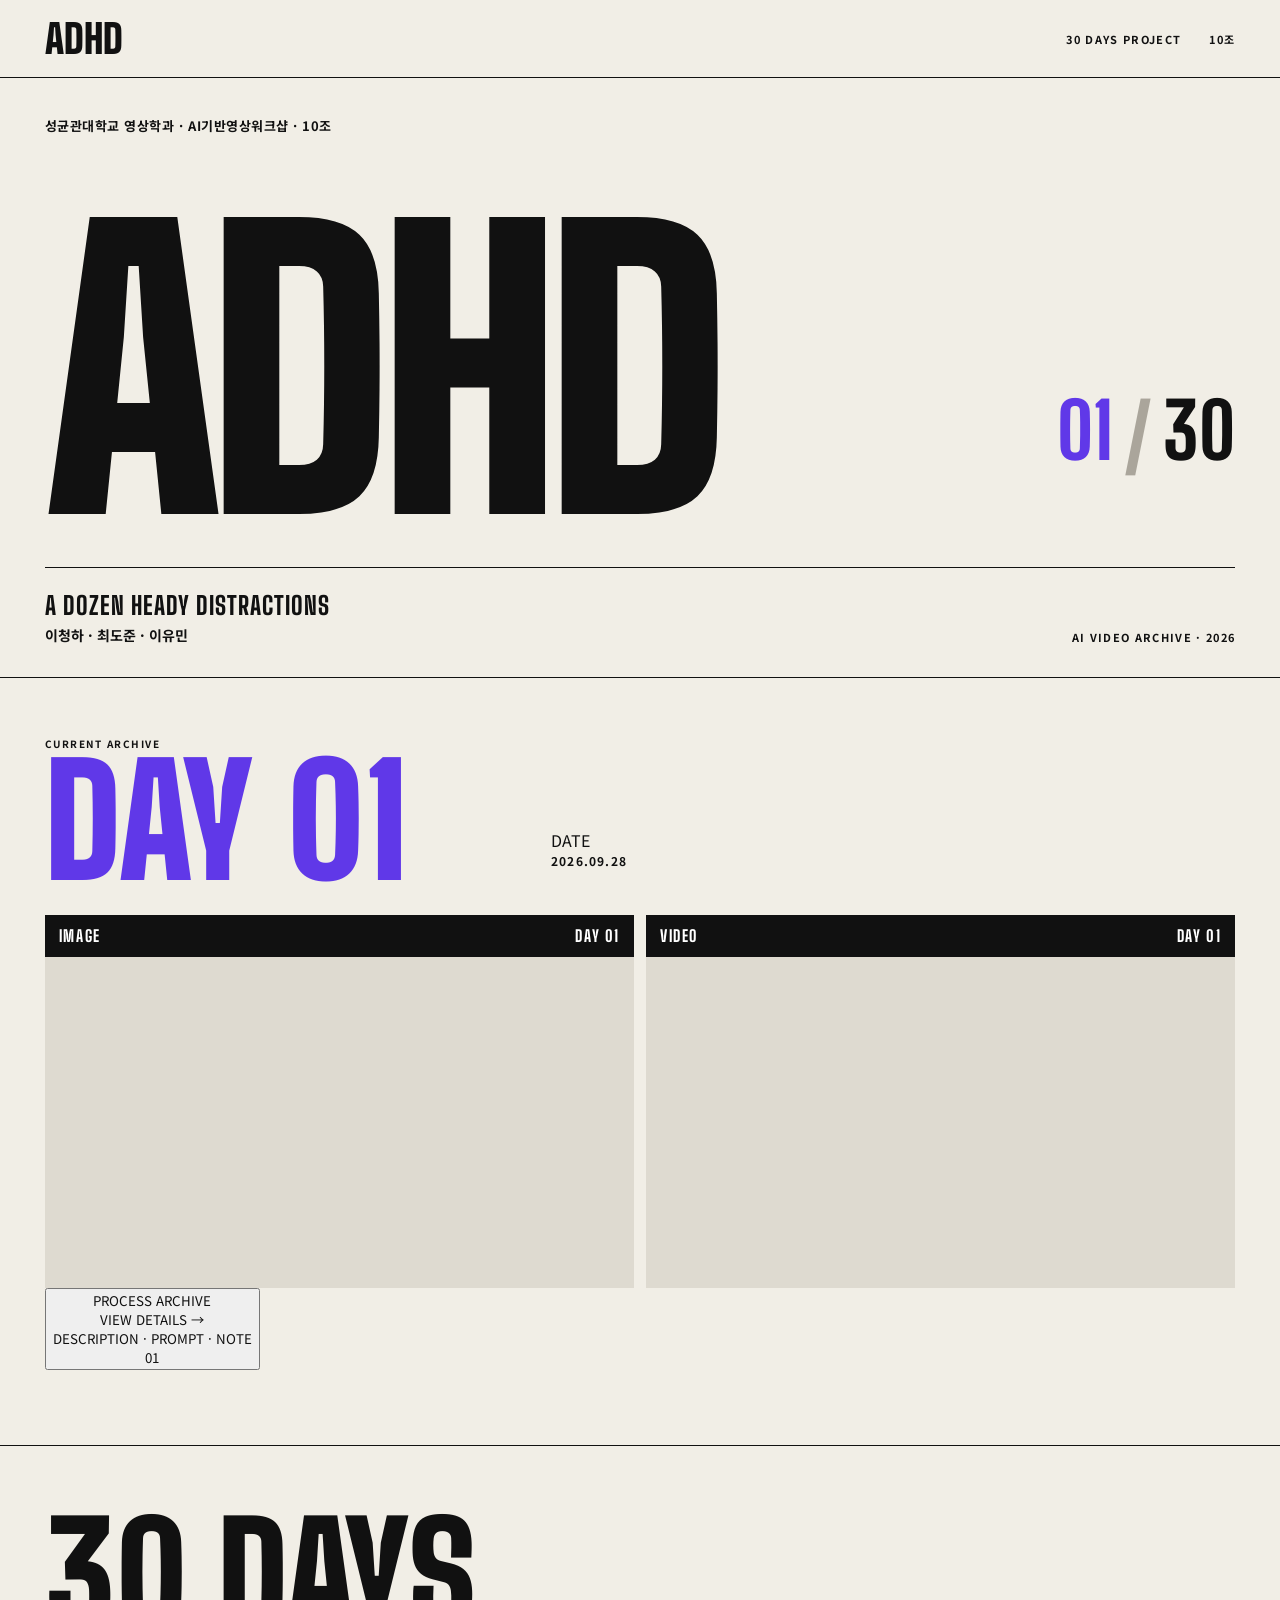
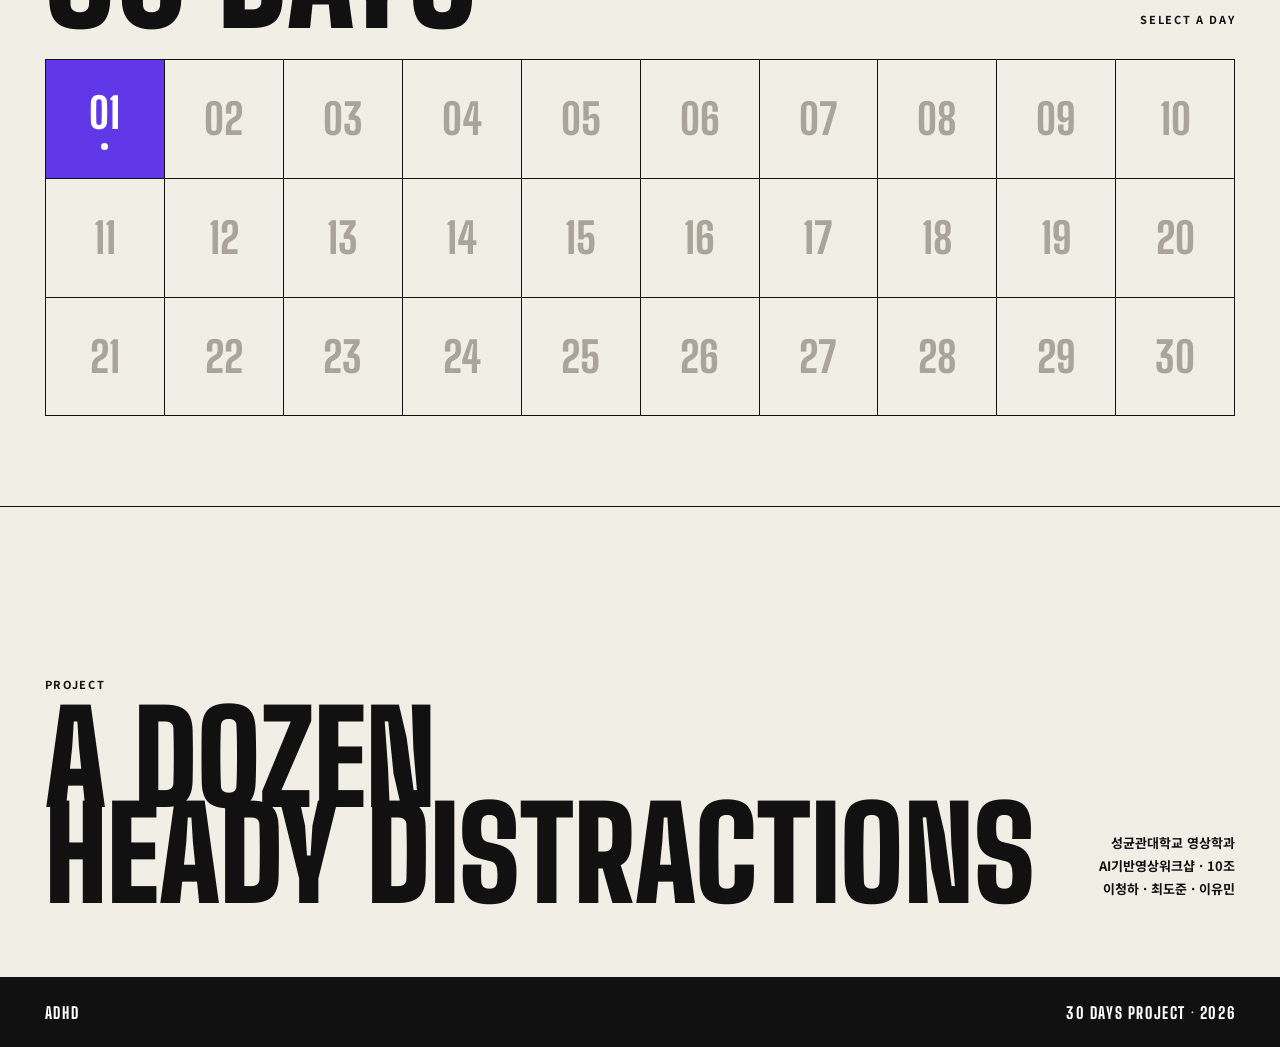
==== index.html @ 07d56ac0 "Update index.html" ====
<!DOCTYPE html>
<html lang="ko">

<head>
  <meta charset="UTF-8">
  <meta name="viewport" content="width=device-width, initial-scale=1.0">

  <title>ADHD — 30 DAYS PROJECT</title>

  <link rel="preconnect" href="https://fonts.googleapis.com">
  <link rel="preconnect" href="https://fonts.gstatic.com" crossorigin>

  <link
    href="https://fonts.googleapis.com/css2?family=Big+Shoulders+Display:wght@700;800;900&family=Noto+Sans+KR:wght@400;500;700&display=swap"
    rel="stylesheet"
  >

  <link rel="stylesheet" href="style.css">
</head>


<body>

  <!-- HEADER -->
  <header class="header">

    <a href="#" class="logo">
      ADHD
    </a>

    <div class="header-right">
      <span>30 DAYS PROJECT</span>
      <span>10조</span>
    </div>

  </header>


  <!-- =====================================================
       MAIN ARCHIVE
       ===================================================== -->

  <main id="archive-page">

    <!-- HERO -->
    <section class="hero">

      <p class="school">
        성균관대학교 영상학과 · AI기반영상워크샵 · 10조
      </p>


      <div class="hero-title">

        <h1>ADHD</h1>

        <div class="counter">

          <span id="current-count">
            01
          </span>

          <span class="slash">
            /
          </span>

          <span>
            30
          </span>

        </div>

      </div>


      <div class="hero-bottom">

        <div>

          <p class="project-name">
            A DOZEN HEADY DISTRACTIONS
          </p>

          <p class="members">
            이청하 · 최도준 · 이유민
          </p>

        </div>


        <p class="archive-label">
          AI VIDEO ARCHIVE · 2026
        </p>

      </div>

    </section>


    <!-- =====================================================
         SELECTED DAY
         ===================================================== -->

    <section class="featured">

      <div class="day-heading">

        <div>

          <p class="mini-label">
            CURRENT ARCHIVE
          </p>

          <div
            class="day-number"
            id="day-number"
          >
            DAY 01
          </div>

        </div>


        <!-- 제목은 메인에서 제거하고 날짜만 표시 -->
        <div class="day-date-area">

          <span class="date-label">
            DATE
          </span>

          <p
            class="date"
            id="day-date"
          >
            2026.09.28
          </p>

        </div>

      </div>


      <!-- IMAGE / VIDEO -->
      <div class="media-grid">

        <article class="media-card">

          <div class="media-top">

            <span>
              IMAGE
            </span>

            <span id="image-day-label">
              DAY 01
            </span>

          </div>


          <div
            class="image-box"
            id="image-box"
          ></div>

        </article>


        <article class="media-card">

          <div class="media-top">

            <span>
              VIDEO
            </span>

            <span id="video-day-label">
              DAY 01
            </span>

          </div>


          <div
            class="video-box"
            id="video-box"
          ></div>

        </article>

      </div>


      <!-- =================================================
           DETAIL LINK
           ================================================= -->

      <button
        class="details-card"
        id="details-button"
        type="button"
        aria-label="상세 제작 기록 보기"
      >

        <div class="details-card-left">

          <span class="details-kicker">
            PROCESS ARCHIVE
          </span>

          <div class="details-main-link">
            VIEW DETAILS <span class="details-arrow">→</span>
          </div>

          <span class="details-description">
            DESCRIPTION · PROMPT · NOTE
          </span>

        </div>


        <div class="details-card-number">
          01
        </div>

      </button>

    </section>



    <!-- =====================================================
         30 DAYS
         ===================================================== -->

    <section class="days">

      <div class="days-heading">

        <h2>
          30 DAYS
        </h2>

        <p>
          SELECT A DAY
        </p>

      </div>


      <div
        class="day-grid"
        id="day-grid"
      ></div>

    </section>



    <!-- =====================================================
         PROJECT FOOTER
         ===================================================== -->

    <section class="project-footer">

      <div>

        <span class="small-label">
          PROJECT
        </span>

        <h2>
          A DOZEN<br>
          HEADY DISTRACTIONS
        </h2>

      </div>


      <div class="footer-info">

        <p>
          성균관대학교 영상학과
        </p>

        <p>
          AI기반영상워크샵 · 10조
        </p>

        <p>
          이청하 · 최도준 · 이유민
        </p>

      </div>

    </section>

  </main>



  <!-- =====================================================
       DETAIL PAGE
       ===================================================== -->

  <main
    id="detail-page"
    class="detail-page hidden"
  >

    <!-- DETAIL HERO -->
    <section class="detail-hero">

      <button
        class="back-button"
        id="back-button"
        type="button"
      >
        ← BACK TO ARCHIVE
      </button>


      <div class="detail-title-row">

        <div>

          <p
            class="detail-date"
            id="detail-date"
          ></p>

          <h1
            class="detail-day"
            id="detail-day"
          >
            DAY 01
          </h1>

        </div>


        <div class="detail-title-box">

          <p>
            PROCESS ARCHIVE
          </p>

          <h2 id="detail-title"></h2>

        </div>

      </div>

    </section>



    <!-- DESCRIPTION -->
    <section class="detail-section">

      <div class="detail-label">
        01
      </div>

      <div class="detail-content">

        <p class="section-name">
          DESCRIPTION
        </p>

        <p
          class="description-text"
          id="detail-description"
        ></p>

      </div>

    </section>



    <!-- PROMPT -->
    <section class="detail-section">

      <div class="detail-label">
        02
      </div>

      <div class="detail-content">

        <p class="section-name">
          PROMPT
        </p>


        <div class="prompt-box">

          <pre id="detail-prompt"></pre>

          <button
            class="copy-button"
            id="copy-button"
            type="button"
          >
            COPY PROMPT
          </button>

        </div>

      </div>

    </section>



    <!-- NOTE -->
    <section class="detail-section">

      <div class="detail-label">
        03
      </div>

      <div class="detail-content">

        <p class="section-name">
          NOTE
        </p>

        <p
          class="description-text"
          id="detail-note"
        ></p>

      </div>

    </section>



    <!-- PREV / NEXT -->
    <section class="detail-navigation">

      <button
        id="detail-prev"
        type="button"
      >
        ← PREVIOUS DAY
      </button>

      <button
        id="detail-next"
        type="button"
      >
        NEXT DAY →
      </button>

    </section>

  </main>



  <!-- FOOTER -->
  <footer>

    <span>
      ADHD
    </span>

    <span>
      30 DAYS PROJECT · 2026
    </span>

  </footer>


  <script src="data.js"></script>
  <script src="script.js"></script>

</body>

</html>
---- style.css ----
/* =========================================
   COLORS / FONTS
   ========================================= */

:root {

  --paper: #f1eee6;

  --black: #111111;

  --gray: #d9d5cc;

  --gray2: #aaa59b;

  --purple: #6038e8;

  --red: #ff4d38;

}


* {

  box-sizing: border-box;

}


html {

  scroll-behavior: smooth;

}


body {

  margin: 0;

  background: var(--paper);

  color: var(--black);

  font-family:
    "Noto Sans KR",
    sans-serif;

}


button,
a {

  color: inherit;

}


button {

  font-family: inherit;

}


.hidden {

  display: none !important;

}



/* =========================================
   HEADER
   ========================================= */

.header {

  height: 78px;

  padding:
    0 3.5vw;


  display: flex;

  align-items: center;

  justify-content: space-between;


  position: sticky;

  top: 0;

  z-index: 100;


  border-bottom:
    1px solid
    var(--black);


  background:
    rgba(
      241,
      238,
      230,
      .96
    );


  backdrop-filter:
    blur(10px);

}


.logo {

  font-family:
    "Big Shoulders Display",
    sans-serif;


  font-size:
    40px;


  font-weight:
    900;


  line-height:
    1;


  text-decoration:
    none;

}


.header-right {

  display: flex;

  gap: 28px;


  font-size:
    11px;


  font-weight:
    700;


  letter-spacing:
    .12em;

}



/* =========================================
   HERO
   ========================================= */

.hero {

  min-height:
    600px;


  padding:
    38px 3.5vw 32px;


  display: flex;

  flex-direction: column;

  justify-content: space-between;


  border-bottom:
    1px solid
    var(--black);

}


.school {

  margin: 0;


  font-size:
    13px;


  font-weight:
    700;


  letter-spacing:
    .04em;

}


.hero-title {

  display: flex;

  align-items: flex-end;

  justify-content: space-between;


  gap:
    30px;


  margin-top:
    25px;

}


.hero h1 {

  margin:
    0 0 -1.3vw;


  font-family:
    "Big Shoulders Display",
    sans-serif;


  font-size:
    clamp(
      160px,
      29vw,
      470px
    );


  font-weight:
    900;


  line-height:
    .72;


  letter-spacing:
    -.035em;

}


.counter {

  display: flex;

  align-items: baseline;


  padding-bottom:
    1vw;


  font-family:
    "Big Shoulders Display",
    sans-serif;


  font-size:
    clamp(
      45px,
      6vw,
      95px
    );


  font-weight:
    800;

}


.counter #current-count {

  color:
    var(--purple);

}


.counter .slash {

  margin:
    0 10px;


  color:
    var(--gray2);

}


.hero-bottom {

  padding-top:
    22px;


  display: flex;

  align-items: flex-end;

  justify-content: space-between;


  gap:
    30px;


  border-top:
    1px solid
    var(--black);

}


.project-name {

  margin:
    0 0 5px;


  font-family:
    "Big Shoulders Display",
    sans-serif;


  font-size:
    25px;


  font-weight:
    800;


  letter-spacing:
    .04em;

}


.members {

  margin: 0;


  font-size:
    14px;


  font-weight:
    700;

}


.archive-label {

  margin: 0;


  font-size:
    11px;


  font-weight:
    700;


  letter-spacing:
    .12em;

}



/* =========================================
   FEATURED DAY
   ========================================= */

.featured {

  padding:
    58px 3.5vw 75px;


  scroll-margin-top:
    78px;


  border-bottom:
    1px solid
    var(--black);

}


.day-heading {

  display: grid;


  grid-template-columns:
    minmax(
      320px,
      .8fr
    )
    1.2fr;


  align-items: end;


  gap:
    50px;


  margin-bottom:
    38px;

}


.mini-label {

  margin:
    0 0 15px;


  font-size:
    10px;


  font-weight:
    700;


  letter-spacing:
    .15em;

}


.day-number {

  font-family:
    "Big Shoulders Display",
    sans-serif;


  font-size:
    clamp(
      90px,
      12vw,
      180px
    );


  font-weight:
    900;


  line-height:
    .72;


  color:
    var(--purple);

}


.day-description {

  padding-bottom:
    2px;

}


.date {

  margin:
    0 0 8px;


  font-size:
    12px;


  font-weight:
    700;


  letter-spacing:
    .1em;

}


.day-description h2 {

  max-width:
    750px;


  margin: 0;


  font-size:
    clamp(
      23px,
      3vw,
      43px
    );


  line-height:
    1.25;

}



/* =========================================
   IMAGE / VIDEO
   ========================================= */

.media-grid {

  display: grid;


  grid-template-columns:
    1fr 1fr;


  gap:
    12px;

}


.media-card {

  min-width: 0;

}


.media-top {

  height:
    42px;


  padding:
    0 14px;


  display: flex;

  align-items: center;

  justify-content: space-between;


  background:
    var(--black);


  color:
    white;


  font-family:
    "Big Shoulders Display",
    sans-serif;


  font-size:
    16px;


  font-weight:
    800;


  letter-spacing:
    .1em;

}


.image-box,
.video-box {

  width:
    100%;


  aspect-ratio:
    16 / 9;


  overflow:
    hidden;


  background:
    #dedad0;

}


.image-box img {

  display: block;


  width:
    100%;


  height:
    100%;


  object-fit:
    contain;


  background:
    #dedad0;

}


.video-box iframe {

  display: block;


  width:
    100%;


  height:
    100%;


  border:
    0;

}


.empty {

  width:
    100%;


  height:
    100%;


  display: flex;

  flex-direction: column;

  align-items: center;

  justify-content: center;


  color:
    #817d74;

}


.empty span {

  font-family:
    "Big Shoulders Display",
    sans-serif;


  font-size:
    clamp(
      70px,
      10vw,
      150px
    );


  font-weight:
    900;


  line-height:
    .8;

}


.empty p {

  margin:
    15px 0 0;


  font-family:
    "Big Shoulders Display",
    sans-serif;


  font-weight:
    800;


  letter-spacing:
    .12em;

}


.empty.dark {

  background:
    #171717;


  color:
    #696969;

}



/* =========================================
   VIEW DETAILS
   ========================================= */

.details-link-wrap {

  margin-top:
    18px;

}


.details-button {

  width:
    100%;


  padding:
    21px 0;


  display: flex;

  justify-content: space-between;

  align-items: center;


  border:
    0;


  border-top:
    1px solid
    var(--black);


  border-bottom:
    1px solid
    var(--black);


  background:
    transparent;


  cursor:
    pointer;


  font-family:
    "Big Shoulders Display",
    sans-serif;


  font-size:
    25px;


  font-weight:
    800;


  letter-spacing:
    .08em;


  transition:
    padding .2s ease,
    background .2s ease,
    color .2s ease;

}


.details-button:hover {

  padding-left:
    18px;


  padding-right:
    18px;


  background:
    var(--purple);


  color:
    white;

}



/* =========================================
   30 DAYS
   ========================================= */

.days {

  padding:
    75px 3.5vw 90px;


  border-bottom:
    1px solid
    var(--black);

}


.days-heading {

  margin-bottom:
    32px;


  display: flex;

  align-items: flex-end;

  justify-content: space-between;

}


.days-heading h2 {

  margin: 0;


  font-family:
    "Big Shoulders Display",
    sans-serif;


  font-size:
    clamp(
      80px,
      11vw,
      165px
    );


  font-weight:
    900;


  line-height:
    .75;

}


.days-heading p {

  margin: 0;


  font-size:
    11px;


  font-weight:
    700;


  letter-spacing:
    .15em;

}


.day-grid {

  display: grid;


  grid-template-columns:
    repeat(
      10,
      1fr
    );


  border-top:
    1px solid
    var(--black);


  border-left:
    1px solid
    var(--black);

}


.day-button {

  aspect-ratio:
    1 / 1;


  border:
    0;


  border-right:
    1px solid
    var(--black);


  border-bottom:
    1px solid
    var(--black);


  background:
    transparent;


  color:
    #aaa59b;


  cursor:
    pointer;


  font-family:
    "Big Shoulders Display",
    sans-serif;


  font-size:
    clamp(
      25px,
      3.3vw,
      55px
    );


  font-weight:
    800;


  transition:
    background .18s ease,
    color .18s ease;

}


.day-button:hover {

  background:
    var(--black);


  color:
    white;

}


.day-button.available {

  color:
    var(--black);

}


.day-button.available::after {

  content: "";


  display: block;


  width:
    7px;


  height:
    7px;


  margin:
    5px auto 0;


  border-radius:
    50%;


  background:
    var(--red);

}


.day-button.active {

  background:
    var(--purple);


  color:
    white;

}


.day-button.active::after {

  background:
    white;

}



/* =========================================
   PROJECT FOOTER
   ========================================= */

.project-footer {

  min-height:
    470px;


  padding:
    75px 3.5vw;


  display: flex;

  align-items: flex-end;

  justify-content: space-between;


  gap:
    50px;

}


.small-label {

  display: block;


  margin-bottom:
    18px;


  font-size:
    11px;


  font-weight:
    700;


  letter-spacing:
    .15em;

}


.project-footer h2 {

  margin: 0;


  font-family:
    "Big Shoulders Display",
    sans-serif;


  font-size:
    clamp(
      70px,
      10vw,
      150px
    );


  font-weight:
    900;


  line-height:
    .75;

}


.footer-info {

  text-align:
    right;


  font-size:
    13px;


  font-weight:
    700;

}


.footer-info p {

  margin:
    4px 0;

}



/* =========================================
   DETAIL PAGE
   ========================================= */

.detail-page {

  min-height:
    100vh;

}


.detail-hero {

  min-height:
    580px;


  padding:
    45px 3.5vw 55px;


  display: flex;

  flex-direction: column;

  justify-content: space-between;


  background:
    var(--purple);


  color:
    white;

}


.back-button {

  align-self:
    flex-start;


  padding:
    10px 0;


  border:
    0;


  border-bottom:
    1px solid
    white;


  background:
    transparent;


  color:
    white;


  cursor:
    pointer;


  font-family:
    "Big Shoulders Display",
    sans-serif;


  font-size:
    18px;


  font-weight:
    800;


  letter-spacing:
    .08em;

}


.detail-title-row {

  display: grid;


  grid-template-columns:
    1fr 1fr;


  gap:
    60px;


  align-items: end;

}


.detail-date {

  margin:
    0 0 15px;


  font-size:
    12px;


  font-weight:
    700;


  letter-spacing:
    .12em;

}


.detail-day {

  margin: 0;


  font-family:
    "Big Shoulders Display",
    sans-serif;


  font-size:
    clamp(
      120px,
      17vw,
      270px
    );


  font-weight:
    900;


  line-height:
    .7;

}


.detail-title-box {

  padding-bottom:
    5px;

}


.detail-title-box p {

  margin:
    0 0 10px;


  font-size:
    11px;


  font-weight:
    700;


  letter-spacing:
    .15em;

}


.detail-title-box h2 {

  max-width:
    700px;


  margin: 0;


  font-size:
    clamp(
      30px,
      4vw,
      60px
    );


  line-height:
    1.15;

}



/* =========================================
   DETAIL SECTIONS
   ========================================= */

.detail-section {

  display: grid;


  grid-template-columns:
    160px 1fr;


  gap:
    40px;


  padding:
    75px 3.5vw;


  border-bottom:
    1px solid
    var(--black);

}


.detail-label {

  font-family:
    "Big Shoulders Display",
    sans-serif;


  font-size:
    55px;


  font-weight:
    900;


  color:
    var(--purple);

}


.detail-content {

  max-width:
    1100px;

}


.section-name {

  margin:
    0 0 30px;


  padding-bottom:
    12px;


  border-bottom:
    1px solid
    var(--black);


  font-family:
    "Big Shoulders Display",
    sans-serif;


  font-size:
    26px;


  font-weight:
    800;


  letter-spacing:
    .1em;

}


.description-text {

  max-width:
    900px;


  margin: 0;


  font-size:
    clamp(
      18px,
      2vw,
      27px
    );


  line-height:
    1.8;


  white-space:
    pre-line;

}



/* =========================================
   PROMPT
   ========================================= */

.prompt-box {

  position:
    relative;


  padding:
    35px;


  background:
    var(--black);


  color:
    white;

}


.prompt-box pre {

  min-height:
    180px;


  margin:
    0 0 40px;


  white-space:
    pre-wrap;


  word-break:
    break-word;


  font-family:
    "Noto Sans KR",
    sans-serif;


  font-size:
    15px;


  line-height:
    1.8;

}


.copy-button {

  padding:
    11px 17px;


  border:
    1px solid
    white;


  background:
    transparent;


  color:
    white;


  cursor:
    pointer;


  font-family:
    "Big Shoulders Display",
    sans-serif;


  font-size:
    16px;


  font-weight:
    800;


  letter-spacing:
    .08em;

}


.copy-button:hover {

  background:
    white;


  color:
    var(--black);

}



/* =========================================
   DETAIL NAVIGATION
   ========================================= */

.detail-navigation {

  display: grid;


  grid-template-columns:
    1fr 1fr;

}


.detail-navigation button {

  min-height:
    150px;


  padding:
    30px 3.5vw;


  border:
    0;


  background:
    var(--paper);


  cursor:
    pointer;


  font-family:
    "Big Shoulders Display",
    sans-serif;


  font-size:
    clamp(
      25px,
      3vw,
      45px
    );


  font-weight:
    800;

}


.detail-navigation button:first-child {

  text-align:
    left;


  border-right:
    1px solid
    var(--black);

}


.detail-navigation button:last-child {

  text-align:
    right;

}


.detail-navigation button:hover:not(:disabled) {

  background:
    var(--purple);


  color:
    white;

}


.detail-navigation button:disabled {

  opacity:
    .25;


  cursor:
    default;

}



/* =========================================
   FOOTER
   ========================================= */

footer {

  min-height:
    70px;


  padding:
    0 3.5vw;


  display: flex;

  align-items: center;

  justify-content: space-between;


  background:
    var(--black);


  color:
    white;


  font-family:
    "Big Shoulders Display",
    sans-serif;


  font-weight:
    800;


  letter-spacing:
    .1em;

}



/* =========================================
   TABLET
   ========================================= */

@media (
  max-width: 900px
) {

  .hero {

    min-height:
      500px;

  }


  .day-heading {

    grid-template-columns:
      1fr;


    gap:
      30px;

  }


  .media-grid {

    grid-template-columns:
      1fr;

  }


  .day-grid {

    grid-template-columns:
      repeat(
        6,
        1fr
      );

  }


  .project-footer {

    display: block;


    min-height:
      auto;

  }


  .footer-info {

    margin-top:
      70px;


    text-align:
      left;

  }


  .detail-title-row {

    grid-template-columns:
      1fr;


    gap:
      60px;

  }


  .detail-section {

    grid-template-columns:
      100px 1fr;

  }

}



/* =========================================
   MOBILE
   ========================================= */

@media (
  max-width: 600px
) {

  .header {

    height:
      64px;


    padding:
      0 18px;

  }


  .logo {

    font-size:
      32px;

  }


  .header-right span:first-child {

    display:
      none;

  }


  .hero {

    min-height:
      450px;


    padding:
      25px 18px;

  }


  .school {

    font-size:
      11px;

  }


  .hero-title {

    display: block;

  }


  .hero h1 {

    margin-top:
      40px;


    font-size:
      42vw;

  }


  .counter {

    margin-top:
      45px;

  }


  .hero-bottom {

    display: block;

  }


  .archive-label {

    margin-top:
      18px;

  }


  .featured,
  .days,
  .project-footer {

    padding-left:
      18px;


    padding-right:
      18px;

  }


  .day-grid {

    grid-template-columns:
      repeat(
        5,
        1fr
      );

  }


  .day-button {

    font-size:
      30px;

  }


  .detail-hero {

    min-height:
      520px;


    padding:
      30px 18px;

  }


  .detail-day {

    font-size:
      34vw;

  }


  .detail-section {

    display: block;


    padding:
      50px 18px;

  }


  .detail-label {

    margin-bottom:
      25px;


    font-size:
      38px;

  }


  .prompt-box {

    padding:
      24px;

  }


  .detail-navigation {

    grid-template-columns:
      1fr;

  }


  .detail-navigation button:first-child {

    border-right:
      0;


    border-bottom:
      1px solid
      var(--black);

  }


  footer {

    padding:
      0 18px;


    font-size:
      12px;

  }

}
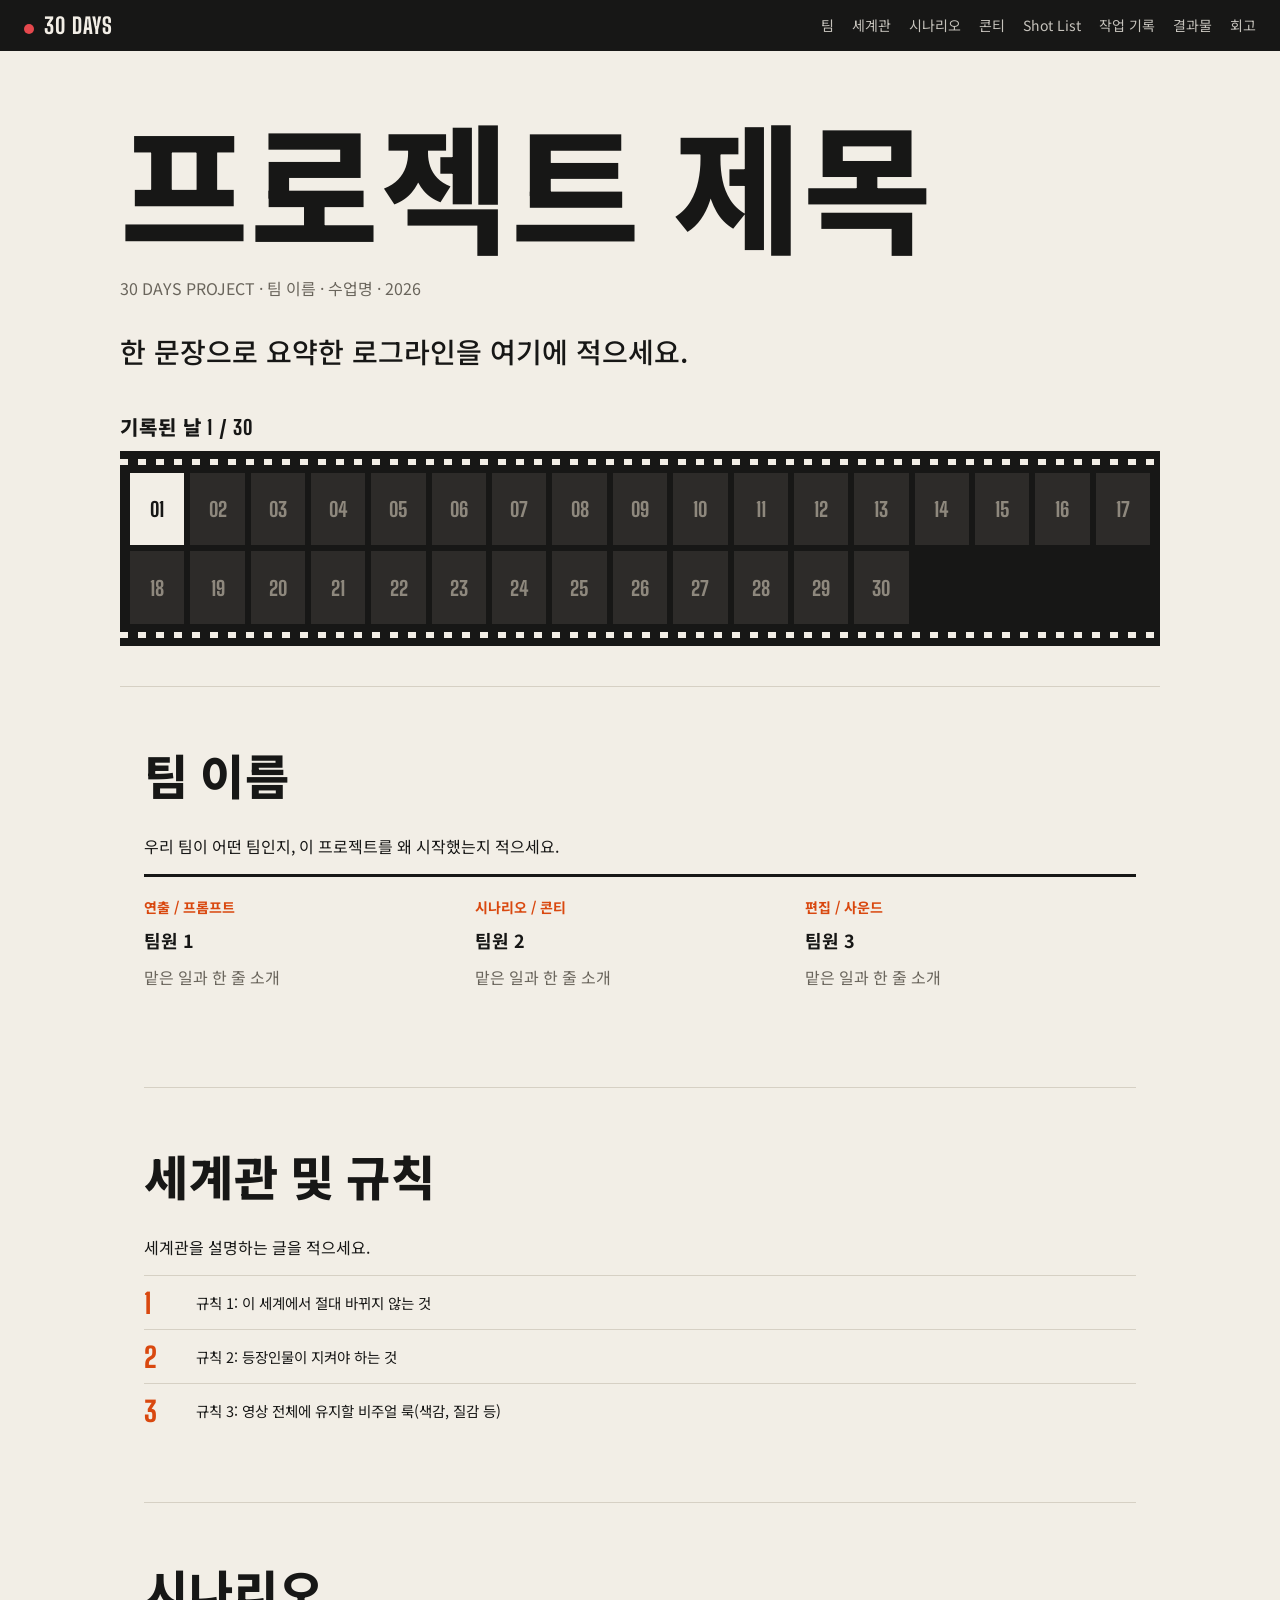
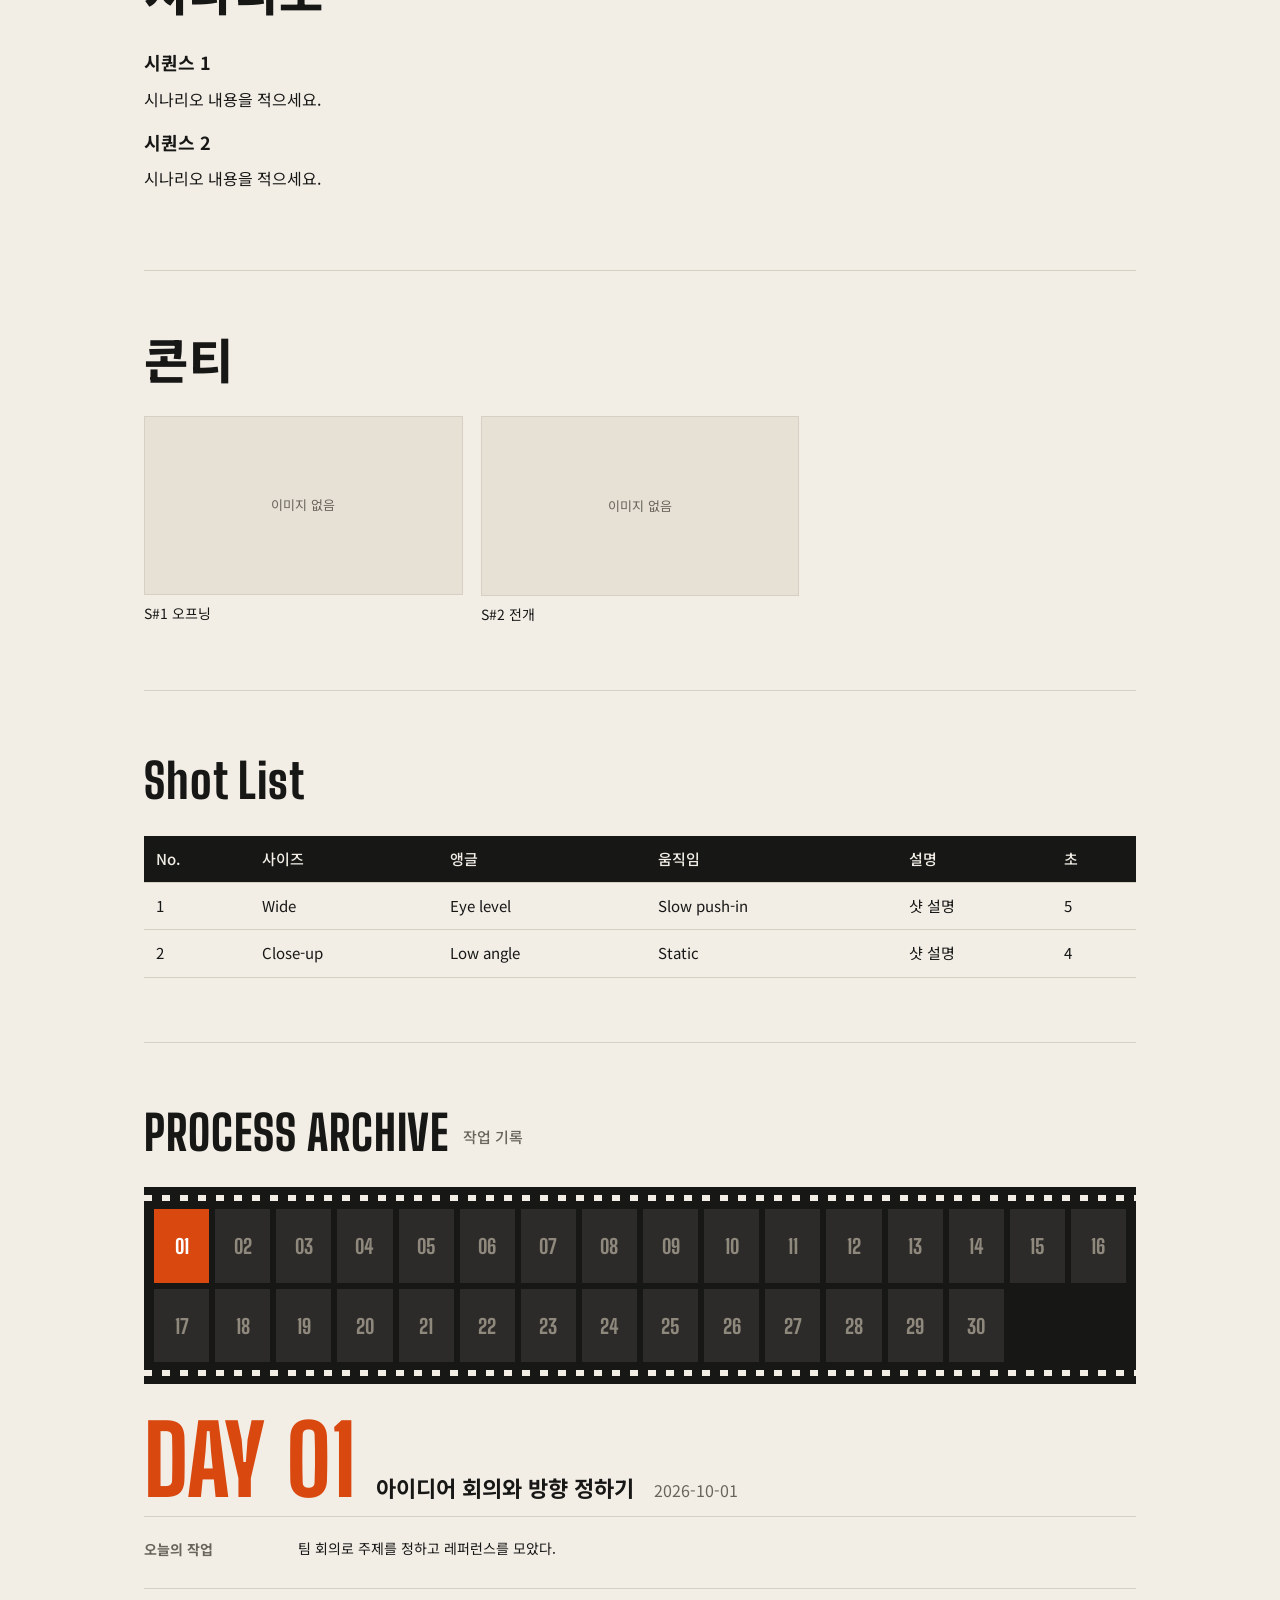
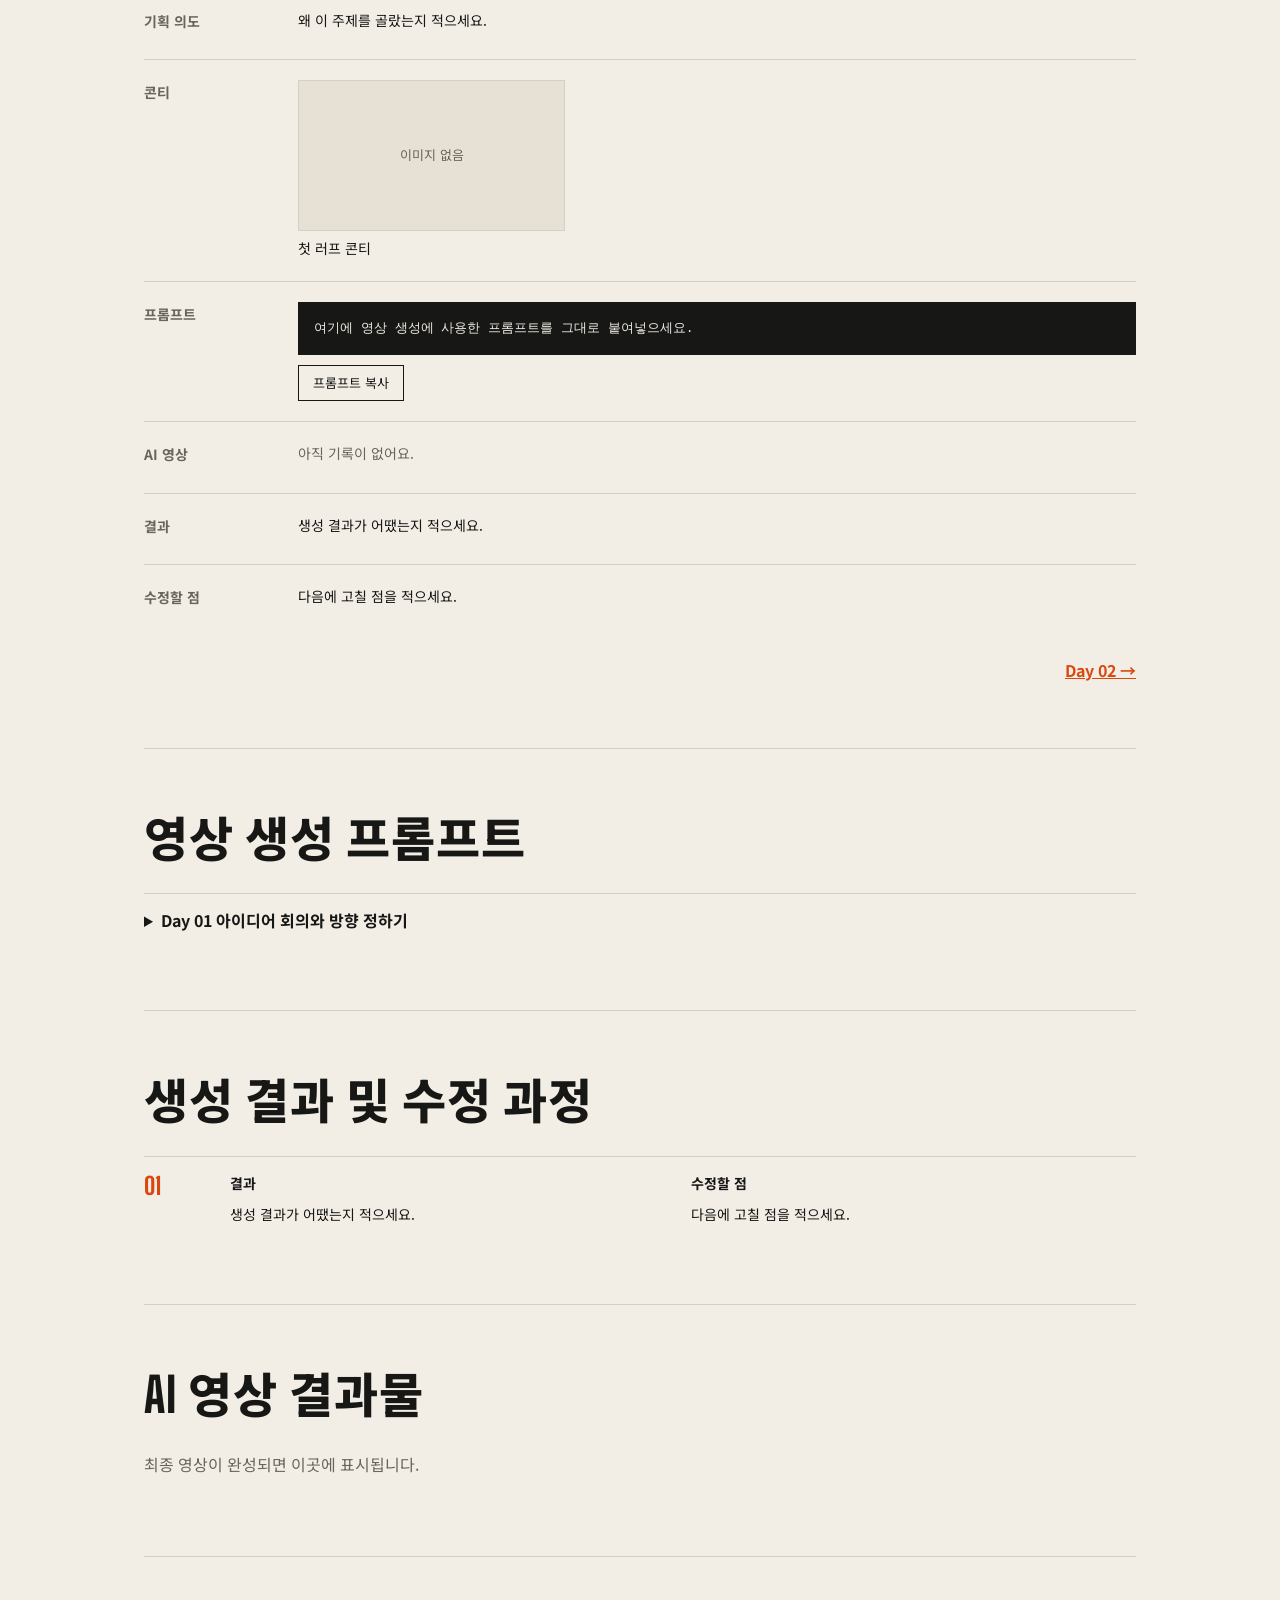
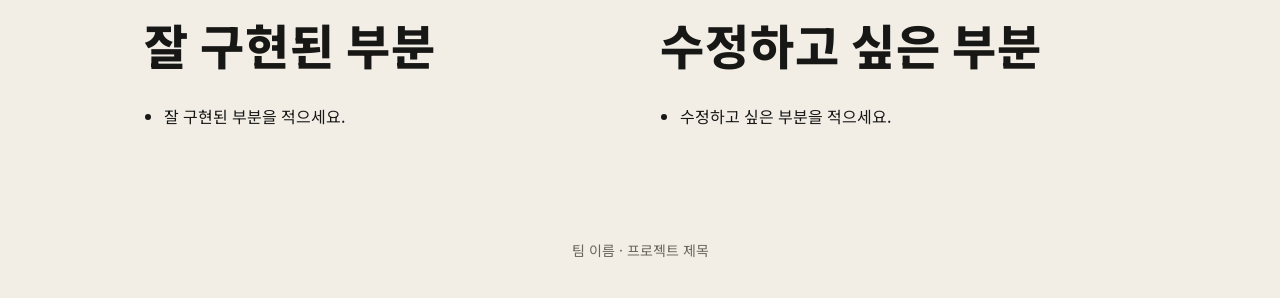
==== commit 5f0c9821: "Add files via upload" ====
--- a/index.html
+++ b/index.html
@@ -1,482 +1,19 @@
-<!DOCTYPE html>
+<!doctype html>
 <html lang="ko">
-
 <head>
-  <meta charset="UTF-8">
-  <meta name="viewport" content="width=device-width, initial-scale=1.0">
-
-  <title>ADHD — 30 DAYS PROJECT</title>
-
-  <link rel="preconnect" href="https://fonts.googleapis.com">
-  <link rel="preconnect" href="https://fonts.gstatic.com" crossorigin>
-
-  <link
-    href="https://fonts.googleapis.com/css2?family=Big+Shoulders+Display:wght@700;800;900&family=Noto+Sans+KR:wght@400;500;700&display=swap"
-    rel="stylesheet"
-  >
-
-  <link rel="stylesheet" href="style.css">
+<meta charset="utf-8">
+<meta name="viewport" content="width=device-width,initial-scale=1">
+<title>30 DAYS PROJECT</title>
+<link rel="preconnect" href="https://fonts.googleapis.com">
+<link rel="preconnect" href="https://fonts.gstatic.com" crossorigin>
+<link href="https://fonts.googleapis.com/css2?family=Big+Shoulders+Display:wght@800&family=Noto+Sans+KR:wght@400;500;700&display=swap" rel="stylesheet">
+<link rel="stylesheet" href="style.css">
 </head>
-
-
-<body>
-
-  <!-- HEADER -->
-  <header class="header">
-
-    <a href="#" class="logo">
-      ADHD
-    </a>
-
-    <div class="header-right">
-      <span>30 DAYS PROJECT</span>
-      <span>10조</span>
-    </div>
-
-  </header>
-
-
-  <!-- =====================================================
-       MAIN ARCHIVE
-       ===================================================== -->
-
-  <main id="archive-page">
-
-    <!-- HERO -->
-    <section class="hero">
-
-      <p class="school">
-        성균관대학교 영상학과 · AI기반영상워크샵 · 10조
-      </p>
-
-
-      <div class="hero-title">
-
-        <h1>ADHD</h1>
-
-        <div class="counter">
-
-          <span id="current-count">
-            01
-          </span>
-
-          <span class="slash">
-            /
-          </span>
-
-          <span>
-            30
-          </span>
-
-        </div>
-
-      </div>
-
-
-      <div class="hero-bottom">
-
-        <div>
-
-          <p class="project-name">
-            A DOZEN HEADY DISTRACTIONS
-          </p>
-
-          <p class="members">
-            이청하 · 최도준 · 이유민
-          </p>
-
-        </div>
-
-
-        <p class="archive-label">
-          AI VIDEO ARCHIVE · 2026
-        </p>
-
-      </div>
-
-    </section>
-
-
-    <!-- =====================================================
-         SELECTED DAY
-         ===================================================== -->
-
-    <section class="featured">
-
-      <div class="day-heading">
-
-        <div>
-
-          <p class="mini-label">
-            CURRENT ARCHIVE
-          </p>
-
-          <div
-            class="day-number"
-            id="day-number"
-          >
-            DAY 01
-          </div>
-
-        </div>
-
-
-        <!-- 제목은 메인에서 제거하고 날짜만 표시 -->
-        <div class="day-date-area">
-
-          <span class="date-label">
-            DATE
-          </span>
-
-          <p
-            class="date"
-            id="day-date"
-          >
-            2026.09.28
-          </p>
-
-        </div>
-
-      </div>
-
-
-      <!-- IMAGE / VIDEO -->
-      <div class="media-grid">
-
-        <article class="media-card">
-
-          <div class="media-top">
-
-            <span>
-              IMAGE
-            </span>
-
-            <span id="image-day-label">
-              DAY 01
-            </span>
-
-          </div>
-
-
-          <div
-            class="image-box"
-            id="image-box"
-          ></div>
-
-        </article>
-
-
-        <article class="media-card">
-
-          <div class="media-top">
-
-            <span>
-              VIDEO
-            </span>
-
-            <span id="video-day-label">
-              DAY 01
-            </span>
-
-          </div>
-
-
-          <div
-            class="video-box"
-            id="video-box"
-          ></div>
-
-        </article>
-
-      </div>
-
-
-      <!-- =================================================
-           DETAIL LINK
-           ================================================= -->
-
-      <button
-        class="details-card"
-        id="details-button"
-        type="button"
-        aria-label="상세 제작 기록 보기"
-      >
-
-        <div class="details-card-left">
-
-          <span class="details-kicker">
-            PROCESS ARCHIVE
-          </span>
-
-          <div class="details-main-link">
-            VIEW DETAILS <span class="details-arrow">→</span>
-          </div>
-
-          <span class="details-description">
-            DESCRIPTION · PROMPT · NOTE
-          </span>
-
-        </div>
-
-
-        <div class="details-card-number">
-          01
-        </div>
-
-      </button>
-
-    </section>
-
-
-
-    <!-- =====================================================
-         30 DAYS
-         ===================================================== -->
-
-    <section class="days">
-
-      <div class="days-heading">
-
-        <h2>
-          30 DAYS
-        </h2>
-
-        <p>
-          SELECT A DAY
-        </p>
-
-      </div>
-
-
-      <div
-        class="day-grid"
-        id="day-grid"
-      ></div>
-
-    </section>
-
-
-
-    <!-- =====================================================
-         PROJECT FOOTER
-         ===================================================== -->
-
-    <section class="project-footer">
-
-      <div>
-
-        <span class="small-label">
-          PROJECT
-        </span>
-
-        <h2>
-          A DOZEN<br>
-          HEADY DISTRACTIONS
-        </h2>
-
-      </div>
-
-
-      <div class="footer-info">
-
-        <p>
-          성균관대학교 영상학과
-        </p>
-
-        <p>
-          AI기반영상워크샵 · 10조
-        </p>
-
-        <p>
-          이청하 · 최도준 · 이유민
-        </p>
-
-      </div>
-
-    </section>
-
-  </main>
-
-
-
-  <!-- =====================================================
-       DETAIL PAGE
-       ===================================================== -->
-
-  <main
-    id="detail-page"
-    class="detail-page hidden"
-  >
-
-    <!-- DETAIL HERO -->
-    <section class="detail-hero">
-
-      <button
-        class="back-button"
-        id="back-button"
-        type="button"
-      >
-        ← BACK TO ARCHIVE
-      </button>
-
-
-      <div class="detail-title-row">
-
-        <div>
-
-          <p
-            class="detail-date"
-            id="detail-date"
-          ></p>
-
-          <h1
-            class="detail-day"
-            id="detail-day"
-          >
-            DAY 01
-          </h1>
-
-        </div>
-
-
-        <div class="detail-title-box">
-
-          <p>
-            PROCESS ARCHIVE
-          </p>
-
-          <h2 id="detail-title"></h2>
-
-        </div>
-
-      </div>
-
-    </section>
-
-
-
-    <!-- DESCRIPTION -->
-    <section class="detail-section">
-
-      <div class="detail-label">
-        01
-      </div>
-
-      <div class="detail-content">
-
-        <p class="section-name">
-          DESCRIPTION
-        </p>
-
-        <p
-          class="description-text"
-          id="detail-description"
-        ></p>
-
-      </div>
-
-    </section>
-
-
-
-    <!-- PROMPT -->
-    <section class="detail-section">
-
-      <div class="detail-label">
-        02
-      </div>
-
-      <div class="detail-content">
-
-        <p class="section-name">
-          PROMPT
-        </p>
-
-
-        <div class="prompt-box">
-
-          <pre id="detail-prompt"></pre>
-
-          <button
-            class="copy-button"
-            id="copy-button"
-            type="button"
-          >
-            COPY PROMPT
-          </button>
-
-        </div>
-
-      </div>
-
-    </section>
-
-
-
-    <!-- NOTE -->
-    <section class="detail-section">
-
-      <div class="detail-label">
-        03
-      </div>
-
-      <div class="detail-content">
-
-        <p class="section-name">
-          NOTE
-        </p>
-
-        <p
-          class="description-text"
-          id="detail-note"
-        ></p>
-
-      </div>
-
-    </section>
-
-
-
-    <!-- PREV / NEXT -->
-    <section class="detail-navigation">
-
-      <button
-        id="detail-prev"
-        type="button"
-      >
-        ← PREVIOUS DAY
-      </button>
-
-      <button
-        id="detail-next"
-        type="button"
-      >
-        NEXT DAY →
-      </button>
-
-    </section>
-
-  </main>
-
-
-
-  <!-- FOOTER -->
-  <footer>
-
-    <span>
-      ADHD
-    </span>
-
-    <span>
-      30 DAYS PROJECT · 2026
-    </span>
-
-  </footer>
-
-
-  <script src="data.js"></script>
-  <script src="script.js"></script>
-
+<body id="top">
+<header class="top"><a class="brand" href="#top" id="brand"></a><nav id="nav"></nav></header>
+<main id="app"></main>
+<footer id="foot"></footer>
+<script src="data.js"></script>
+<script src="script.js"></script>
 </body>
-
 </html>
--- a/style.css
+++ b/style.css
@@ -1,2087 +1,70 @@
-/* =========================================
-   COLORS / FONTS
-   ========================================= */
+:root{--paper:#F2EEE6;--ink:#171716;--mute:#6A655C;--line:#D6D0C4;--cell:#2D2B29;--acc:#D9480F;--rec:#E5484D;
+--disp:"Big Shoulders Display","Noto Sans KR",sans-serif;--body:"Noto Sans KR",system-ui,sans-serif}
+*{box-sizing:border-box}
+html{scroll-behavior:smooth;scroll-padding-top:64px}
+body{margin:0;background:var(--paper);color:var(--ink);font:400 16px/1.75 var(--body)}
+a{color:inherit}
+:focus-visible{outline:3px solid var(--acc);outline-offset:2px}
+.top{position:sticky;top:0;z-index:5;display:flex;justify-content:space-between;align-items:center;gap:16px;padding:12px 24px;background:var(--ink);color:var(--paper)}
+.brand{font:800 22px var(--disp);letter-spacing:.04em;text-decoration:none;white-space:nowrap}
+.brand::before{content:"";display:inline-block;width:10px;height:10px;border-radius:50%;background:var(--rec);margin-right:10px}
+nav{display:flex;gap:18px;overflow-x:auto;font-size:14px}
+nav a{text-decoration:none;white-space:nowrap;opacity:.8}nav a:hover{opacity:1;text-decoration:underline}
+.wrap{max-width:1040px;margin:0 auto;padding:0 24px}
+.hero{padding:72px 0 40px;border-bottom:1px solid var(--line)}
+.hero h1{font:800 clamp(56px,11vw,140px)/.95 var(--disp);letter-spacing:.01em;margin:0 0 18px;word-break:keep-all}
+.hero .sub{color:var(--mute);margin:0 0 28px}
+.logline{font-size:clamp(20px,3vw,28px);line-height:1.5;font-weight:500;max-width:34em;margin:0 0 40px;word-break:keep-all}
+.count{font:800 20px var(--disp);letter-spacing:.06em;margin:0 0 10px}
+.strip{position:relative;display:grid;grid-template-columns:repeat(auto-fill,minmax(52px,1fr));gap:6px;background:var(--ink);padding:22px 10px}
+.strip::before,.strip::after{content:"";position:absolute;left:0;right:0;height:6px;background:repeating-linear-gradient(90deg,var(--paper) 0 8px,transparent 8px 18px)}
+.strip::before{top:8px}.strip::after{bottom:8px}
+.cell{display:flex;align-items:center;justify-content:center;aspect-ratio:3/4;background:var(--cell);color:#8E887D;font:800 20px var(--disp);text-decoration:none}
+.cell.has{background:var(--paper);color:var(--ink)}
+.cell.on{background:var(--acc);color:#fff}
+.cell:hover{outline:2px solid var(--rec)}
+section{padding:64px 0;border-bottom:1px solid var(--line)}
+h2{font:800 clamp(32px,5vw,48px)/1.1 var(--disp);margin:0 0 28px;letter-spacing:.02em}
+h3{font-size:18px;margin:0 0 6px}
+p{margin:0 0 14px;max-width:44em;word-break:keep-all}
+.muted{color:var(--mute)}
+.cols{display:grid;grid-template-columns:repeat(auto-fit,minmax(220px,1fr));gap:0}
+.cols>div{padding:18px 24px 18px 0;border-top:3px solid var(--ink)}
+.cols .role{color:var(--acc);font-weight:700;font-size:14px;margin-bottom:6px}
+.rules{margin:0;padding:0;list-style:none;counter-reset:r}
+.rules li{font-size:14.5px;counter-increment:r;padding:14px 0 14px 52px;border-top:1px solid var(--line);position:relative}
+.rules li::before{content:counter(r);position:absolute;left:0;top:10px;font:800 28px var(--disp);color:var(--acc)}
+.boards{display:grid;grid-template-columns:repeat(auto-fill,minmax(240px,1fr));gap:18px}
+figure{margin:0}
+.frame{aspect-ratio:16/9;background:#E6E0D5;border:1px solid var(--line);display:flex;align-items:center;justify-content:center;color:var(--mute);font-size:13px;overflow:hidden}
+.frame img{width:100%;height:100%;object-fit:cover}
+figcaption{font-size:14px;margin-top:6px}
+.tw{overflow-x:auto}
+table{border-collapse:collapse;width:100%;min-width:640px;font-size:15px}
+th,td{text-align:left;padding:10px 12px;border-bottom:1px solid var(--line);vertical-align:top}
+th{background:var(--ink);color:var(--paper);font-weight:500}
+.dayhead{display:flex;align-items:baseline;flex-wrap:wrap;gap:8px 20px;margin:28px 0 8px}
+.dayhead .n{font:800 clamp(56px,9vw,96px)/1 var(--disp);color:var(--acc)}
+.dayhead .t{font-size:22px;font-weight:700}
+.row{display:grid;grid-template-columns:130px 1fr;gap:8px 24px;padding:20px 0;border-top:1px solid var(--line)}
+.row>div{font-size:14px;line-height:1.7}
+.row>h3{font-size:14px;color:var(--mute);font-weight:700}
+@media(max-width:640px){.row{grid-template-columns:1fr}.top{padding:10px 14px}}
+pre{white-space:pre-wrap;word-break:break-word;background:var(--ink);color:#F0ECE4;padding:16px;margin:0 0 10px;font:13px/1.65 ui-monospace,Menlo,Consolas,monospace}
+button{font:inherit;font-size:13px;padding:6px 14px;border:1px solid var(--ink);background:none;color:var(--ink);cursor:pointer}
+button:hover{background:var(--ink);color:var(--paper)}
+.video{aspect-ratio:16/9;margin:0 0 14px;background:#000}
+.video iframe,.video video{width:100%;height:100%;border:0}
+.pn{display:flex;justify-content:space-between;margin-top:20px}
+.pn a{color:var(--acc);font-weight:700}
+details{border-top:1px solid var(--line);padding:12px 0}
+summary{cursor:pointer;font-weight:700}
+.flow{display:grid;grid-template-columns:70px 1fr 1fr;gap:16px;padding:14px 0;border-top:1px solid var(--line);font-size:14px}
+.flow h3{font-size:14px}
+.flow b{font:800 24px var(--disp);color:var(--acc)}
+@media(max-width:640px){.flow{grid-template-columns:1fr}}
+.two{display:grid;grid-template-columns:repeat(auto-fit,minmax(280px,1fr));gap:40px}
+.two ul{margin:0;padding-left:20px}.two li{margin-bottom:8px}
+footer{padding:36px 24px;text-align:center;color:var(--mute);font-size:14px}
 
-:root {
-
-  --paper: #f1eee6;
-
-  --black: #111111;
-
-  --gray: #d9d5cc;
-
-  --gray2: #aaa59b;
-
-  --purple: #6038e8;
-
-  --red: #ff4d38;
-
-}
-
-
-* {
-
-  box-sizing: border-box;
-
-}
-
-
-html {
-
-  scroll-behavior: smooth;
-
-}
-
-
-body {
-
-  margin: 0;
-
-  background: var(--paper);
-
-  color: var(--black);
-
-  font-family:
-    "Noto Sans KR",
-    sans-serif;
-
-}
-
-
-button,
-a {
-
-  color: inherit;
-
-}
-
-
-button {
-
-  font-family: inherit;
-
-}
-
-
-.hidden {
-
-  display: none !important;
-
-}
-
-
-
-/* =========================================
-   HEADER
-   ========================================= */
-
-.header {
-
-  height: 78px;
-
-  padding:
-    0 3.5vw;
-
-
-  display: flex;
-
-  align-items: center;
-
-  justify-content: space-between;
-
-
-  position: sticky;
-
-  top: 0;
-
-  z-index: 100;
-
-
-  border-bottom:
-    1px solid
-    var(--black);
-
-
-  background:
-    rgba(
-      241,
-      238,
-      230,
-      .96
-    );
-
-
-  backdrop-filter:
-    blur(10px);
-
-}
-
-
-.logo {
-
-  font-family:
-    "Big Shoulders Display",
-    sans-serif;
-
-
-  font-size:
-    40px;
-
-
-  font-weight:
-    900;
-
-
-  line-height:
-    1;
-
-
-  text-decoration:
-    none;
-
-}
-
-
-.header-right {
-
-  display: flex;
-
-  gap: 28px;
-
-
-  font-size:
-    11px;
-
-
-  font-weight:
-    700;
-
-
-  letter-spacing:
-    .12em;
-
-}
-
-
-
-/* =========================================
-   HERO
-   ========================================= */
-
-.hero {
-
-  min-height:
-    600px;
-
-
-  padding:
-    38px 3.5vw 32px;
-
-
-  display: flex;
-
-  flex-direction: column;
-
-  justify-content: space-between;
-
-
-  border-bottom:
-    1px solid
-    var(--black);
-
-}
-
-
-.school {
-
-  margin: 0;
-
-
-  font-size:
-    13px;
-
-
-  font-weight:
-    700;
-
-
-  letter-spacing:
-    .04em;
-
-}
-
-
-.hero-title {
-
-  display: flex;
-
-  align-items: flex-end;
-
-  justify-content: space-between;
-
-
-  gap:
-    30px;
-
-
-  margin-top:
-    25px;
-
-}
-
-
-.hero h1 {
-
-  margin:
-    0 0 -1.3vw;
-
-
-  font-family:
-    "Big Shoulders Display",
-    sans-serif;
-
-
-  font-size:
-    clamp(
-      160px,
-      29vw,
-      470px
-    );
-
-
-  font-weight:
-    900;
-
-
-  line-height:
-    .72;
-
-
-  letter-spacing:
-    -.035em;
-
-}
-
-
-.counter {
-
-  display: flex;
-
-  align-items: baseline;
-
-
-  padding-bottom:
-    1vw;
-
-
-  font-family:
-    "Big Shoulders Display",
-    sans-serif;
-
-
-  font-size:
-    clamp(
-      45px,
-      6vw,
-      95px
-    );
-
-
-  font-weight:
-    800;
-
-}
-
-
-.counter #current-count {
-
-  color:
-    var(--purple);
-
-}
-
-
-.counter .slash {
-
-  margin:
-    0 10px;
-
-
-  color:
-    var(--gray2);
-
-}
-
-
-.hero-bottom {
-
-  padding-top:
-    22px;
-
-
-  display: flex;
-
-  align-items: flex-end;
-
-  justify-content: space-between;
-
-
-  gap:
-    30px;
-
-
-  border-top:
-    1px solid
-    var(--black);
-
-}
-
-
-.project-name {
-
-  margin:
-    0 0 5px;
-
-
-  font-family:
-    "Big Shoulders Display",
-    sans-serif;
-
-
-  font-size:
-    25px;
-
-
-  font-weight:
-    800;
-
-
-  letter-spacing:
-    .04em;
-
-}
-
-
-.members {
-
-  margin: 0;
-
-
-  font-size:
-    14px;
-
-
-  font-weight:
-    700;
-
-}
-
-
-.archive-label {
-
-  margin: 0;
-
-
-  font-size:
-    11px;
-
-
-  font-weight:
-    700;
-
-
-  letter-spacing:
-    .12em;
-
-}
-
-
-
-/* =========================================
-   FEATURED DAY
-   ========================================= */
-
-.featured {
-
-  padding:
-    58px 3.5vw 75px;
-
-
-  scroll-margin-top:
-    78px;
-
-
-  border-bottom:
-    1px solid
-    var(--black);
-
-}
-
-
-.day-heading {
-
-  display: grid;
-
-
-  grid-template-columns:
-    minmax(
-      320px,
-      .8fr
-    )
-    1.2fr;
-
-
-  align-items: end;
-
-
-  gap:
-    50px;
-
-
-  margin-bottom:
-    38px;
-
-}
-
-
-.mini-label {
-
-  margin:
-    0 0 15px;
-
-
-  font-size:
-    10px;
-
-
-  font-weight:
-    700;
-
-
-  letter-spacing:
-    .15em;
-
-}
-
-
-.day-number {
-
-  font-family:
-    "Big Shoulders Display",
-    sans-serif;
-
-
-  font-size:
-    clamp(
-      90px,
-      12vw,
-      180px
-    );
-
-
-  font-weight:
-    900;
-
-
-  line-height:
-    .72;
-
-
-  color:
-    var(--purple);
-
-}
-
-
-.day-description {
-
-  padding-bottom:
-    2px;
-
-}
-
-
-.date {
-
-  margin:
-    0 0 8px;
-
-
-  font-size:
-    12px;
-
-
-  font-weight:
-    700;
-
-
-  letter-spacing:
-    .1em;
-
-}
-
-
-.day-description h2 {
-
-  max-width:
-    750px;
-
-
-  margin: 0;
-
-
-  font-size:
-    clamp(
-      23px,
-      3vw,
-      43px
-    );
-
-
-  line-height:
-    1.25;
-
-}
-
-
-
-/* =========================================
-   IMAGE / VIDEO
-   ========================================= */
-
-.media-grid {
-
-  display: grid;
-
-
-  grid-template-columns:
-    1fr 1fr;
-
-
-  gap:
-    12px;
-
-}
-
-
-.media-card {
-
-  min-width: 0;
-
-}
-
-
-.media-top {
-
-  height:
-    42px;
-
-
-  padding:
-    0 14px;
-
-
-  display: flex;
-
-  align-items: center;
-
-  justify-content: space-between;
-
-
-  background:
-    var(--black);
-
-
-  color:
-    white;
-
-
-  font-family:
-    "Big Shoulders Display",
-    sans-serif;
-
-
-  font-size:
-    16px;
-
-
-  font-weight:
-    800;
-
-
-  letter-spacing:
-    .1em;
-
-}
-
-
-.image-box,
-.video-box {
-
-  width:
-    100%;
-
-
-  aspect-ratio:
-    16 / 9;
-
-
-  overflow:
-    hidden;
-
-
-  background:
-    #dedad0;
-
-}
-
-
-.image-box img {
-
-  display: block;
-
-
-  width:
-    100%;
-
-
-  height:
-    100%;
-
-
-  object-fit:
-    contain;
-
-
-  background:
-    #dedad0;
-
-}
-
-
-.video-box iframe {
-
-  display: block;
-
-
-  width:
-    100%;
-
-
-  height:
-    100%;
-
-
-  border:
-    0;
-
-}
-
-
-.empty {
-
-  width:
-    100%;
-
-
-  height:
-    100%;
-
-
-  display: flex;
-
-  flex-direction: column;
-
-  align-items: center;
-
-  justify-content: center;
-
-
-  color:
-    #817d74;
-
-}
-
-
-.empty span {
-
-  font-family:
-    "Big Shoulders Display",
-    sans-serif;
-
-
-  font-size:
-    clamp(
-      70px,
-      10vw,
-      150px
-    );
-
-
-  font-weight:
-    900;
-
-
-  line-height:
-    .8;
-
-}
-
-
-.empty p {
-
-  margin:
-    15px 0 0;
-
-
-  font-family:
-    "Big Shoulders Display",
-    sans-serif;
-
-
-  font-weight:
-    800;
-
-
-  letter-spacing:
-    .12em;
-
-}
-
-
-.empty.dark {
-
-  background:
-    #171717;
-
-
-  color:
-    #696969;
-
-}
-
-
-
-/* =========================================
-   VIEW DETAILS
-   ========================================= */
-
-.details-link-wrap {
-
-  margin-top:
-    18px;
-
-}
-
-
-.details-button {
-
-  width:
-    100%;
-
-
-  padding:
-    21px 0;
-
-
-  display: flex;
-
-  justify-content: space-between;
-
-  align-items: center;
-
-
-  border:
-    0;
-
-
-  border-top:
-    1px solid
-    var(--black);
-
-
-  border-bottom:
-    1px solid
-    var(--black);
-
-
-  background:
-    transparent;
-
-
-  cursor:
-    pointer;
-
-
-  font-family:
-    "Big Shoulders Display",
-    sans-serif;
-
-
-  font-size:
-    25px;
-
-
-  font-weight:
-    800;
-
-
-  letter-spacing:
-    .08em;
-
-
-  transition:
-    padding .2s ease,
-    background .2s ease,
-    color .2s ease;
-
-}
-
-
-.details-button:hover {
-
-  padding-left:
-    18px;
-
-
-  padding-right:
-    18px;
-
-
-  background:
-    var(--purple);
-
-
-  color:
-    white;
-
-}
-
-
-
-/* =========================================
-   30 DAYS
-   ========================================= */
-
-.days {
-
-  padding:
-    75px 3.5vw 90px;
-
-
-  border-bottom:
-    1px solid
-    var(--black);
-
-}
-
-
-.days-heading {
-
-  margin-bottom:
-    32px;
-
-
-  display: flex;
-
-  align-items: flex-end;
-
-  justify-content: space-between;
-
-}
-
-
-.days-heading h2 {
-
-  margin: 0;
-
-
-  font-family:
-    "Big Shoulders Display",
-    sans-serif;
-
-
-  font-size:
-    clamp(
-      80px,
-      11vw,
-      165px
-    );
-
-
-  font-weight:
-    900;
-
-
-  line-height:
-    .75;
-
-}
-
-
-.days-heading p {
-
-  margin: 0;
-
-
-  font-size:
-    11px;
-
-
-  font-weight:
-    700;
-
-
-  letter-spacing:
-    .15em;
-
-}
-
-
-.day-grid {
-
-  display: grid;
-
-
-  grid-template-columns:
-    repeat(
-      10,
-      1fr
-    );
-
-
-  border-top:
-    1px solid
-    var(--black);
-
-
-  border-left:
-    1px solid
-    var(--black);
-
-}
-
-
-.day-button {
-
-  aspect-ratio:
-    1 / 1;
-
-
-  border:
-    0;
-
-
-  border-right:
-    1px solid
-    var(--black);
-
-
-  border-bottom:
-    1px solid
-    var(--black);
-
-
-  background:
-    transparent;
-
-
-  color:
-    #aaa59b;
-
-
-  cursor:
-    pointer;
-
-
-  font-family:
-    "Big Shoulders Display",
-    sans-serif;
-
-
-  font-size:
-    clamp(
-      25px,
-      3.3vw,
-      55px
-    );
-
-
-  font-weight:
-    800;
-
-
-  transition:
-    background .18s ease,
-    color .18s ease;
-
-}
-
-
-.day-button:hover {
-
-  background:
-    var(--black);
-
-
-  color:
-    white;
-
-}
-
-
-.day-button.available {
-
-  color:
-    var(--black);
-
-}
-
-
-.day-button.available::after {
-
-  content: "";
-
-
-  display: block;
-
-
-  width:
-    7px;
-
-
-  height:
-    7px;
-
-
-  margin:
-    5px auto 0;
-
-
-  border-radius:
-    50%;
-
-
-  background:
-    var(--red);
-
-}
-
-
-.day-button.active {
-
-  background:
-    var(--purple);
-
-
-  color:
-    white;
-
-}
-
-
-.day-button.active::after {
-
-  background:
-    white;
-
-}
-
-
-
-/* =========================================
-   PROJECT FOOTER
-   ========================================= */
-
-.project-footer {
-
-  min-height:
-    470px;
-
-
-  padding:
-    75px 3.5vw;
-
-
-  display: flex;
-
-  align-items: flex-end;
-
-  justify-content: space-between;
-
-
-  gap:
-    50px;
-
-}
-
-
-.small-label {
-
-  display: block;
-
-
-  margin-bottom:
-    18px;
-
-
-  font-size:
-    11px;
-
-
-  font-weight:
-    700;
-
-
-  letter-spacing:
-    .15em;
-
-}
-
-
-.project-footer h2 {
-
-  margin: 0;
-
-
-  font-family:
-    "Big Shoulders Display",
-    sans-serif;
-
-
-  font-size:
-    clamp(
-      70px,
-      10vw,
-      150px
-    );
-
-
-  font-weight:
-    900;
-
-
-  line-height:
-    .75;
-
-}
-
-
-.footer-info {
-
-  text-align:
-    right;
-
-
-  font-size:
-    13px;
-
-
-  font-weight:
-    700;
-
-}
-
-
-.footer-info p {
-
-  margin:
-    4px 0;
-
-}
-
-
-
-/* =========================================
-   DETAIL PAGE
-   ========================================= */
-
-.detail-page {
-
-  min-height:
-    100vh;
-
-}
-
-
-.detail-hero {
-
-  min-height:
-    580px;
-
-
-  padding:
-    45px 3.5vw 55px;
-
-
-  display: flex;
-
-  flex-direction: column;
-
-  justify-content: space-between;
-
-
-  background:
-    var(--purple);
-
-
-  color:
-    white;
-
-}
-
-
-.back-button {
-
-  align-self:
-    flex-start;
-
-
-  padding:
-    10px 0;
-
-
-  border:
-    0;
-
-
-  border-bottom:
-    1px solid
-    white;
-
-
-  background:
-    transparent;
-
-
-  color:
-    white;
-
-
-  cursor:
-    pointer;
-
-
-  font-family:
-    "Big Shoulders Display",
-    sans-serif;
-
-
-  font-size:
-    18px;
-
-
-  font-weight:
-    800;
-
-
-  letter-spacing:
-    .08em;
-
-}
-
-
-.detail-title-row {
-
-  display: grid;
-
-
-  grid-template-columns:
-    1fr 1fr;
-
-
-  gap:
-    60px;
-
-
-  align-items: end;
-
-}
-
-
-.detail-date {
-
-  margin:
-    0 0 15px;
-
-
-  font-size:
-    12px;
-
-
-  font-weight:
-    700;
-
-
-  letter-spacing:
-    .12em;
-
-}
-
-
-.detail-day {
-
-  margin: 0;
-
-
-  font-family:
-    "Big Shoulders Display",
-    sans-serif;
-
-
-  font-size:
-    clamp(
-      120px,
-      17vw,
-      270px
-    );
-
-
-  font-weight:
-    900;
-
-
-  line-height:
-    .7;
-
-}
-
-
-.detail-title-box {
-
-  padding-bottom:
-    5px;
-
-}
-
-
-.detail-title-box p {
-
-  margin:
-    0 0 10px;
-
-
-  font-size:
-    11px;
-
-
-  font-weight:
-    700;
-
-
-  letter-spacing:
-    .15em;
-
-}
-
-
-.detail-title-box h2 {
-
-  max-width:
-    700px;
-
-
-  margin: 0;
-
-
-  font-size:
-    clamp(
-      30px,
-      4vw,
-      60px
-    );
-
-
-  line-height:
-    1.15;
-
-}
-
-
-
-/* =========================================
-   DETAIL SECTIONS
-   ========================================= */
-
-.detail-section {
-
-  display: grid;
-
-
-  grid-template-columns:
-    160px 1fr;
-
-
-  gap:
-    40px;
-
-
-  padding:
-    75px 3.5vw;
-
-
-  border-bottom:
-    1px solid
-    var(--black);
-
-}
-
-
-.detail-label {
-
-  font-family:
-    "Big Shoulders Display",
-    sans-serif;
-
-
-  font-size:
-    55px;
-
-
-  font-weight:
-    900;
-
-
-  color:
-    var(--purple);
-
-}
-
-
-.detail-content {
-
-  max-width:
-    1100px;
-
-}
-
-
-.section-name {
-
-  margin:
-    0 0 30px;
-
-
-  padding-bottom:
-    12px;
-
-
-  border-bottom:
-    1px solid
-    var(--black);
-
-
-  font-family:
-    "Big Shoulders Display",
-    sans-serif;
-
-
-  font-size:
-    26px;
-
-
-  font-weight:
-    800;
-
-
-  letter-spacing:
-    .1em;
-
-}
-
-
-.description-text {
-
-  max-width:
-    900px;
-
-
-  margin: 0;
-
-
-  font-size:
-    clamp(
-      18px,
-      2vw,
-      27px
-    );
-
-
-  line-height:
-    1.8;
-
-
-  white-space:
-    pre-line;
-
-}
-
-
-
-/* =========================================
-   PROMPT
-   ========================================= */
-
-.prompt-box {
-
-  position:
-    relative;
-
-
-  padding:
-    35px;
-
-
-  background:
-    var(--black);
-
-
-  color:
-    white;
-
-}
-
-
-.prompt-box pre {
-
-  min-height:
-    180px;
-
-
-  margin:
-    0 0 40px;
-
-
-  white-space:
-    pre-wrap;
-
-
-  word-break:
-    break-word;
-
-
-  font-family:
-    "Noto Sans KR",
-    sans-serif;
-
-
-  font-size:
-    15px;
-
-
-  line-height:
-    1.8;
-
-}
-
-
-.copy-button {
-
-  padding:
-    11px 17px;
-
-
-  border:
-    1px solid
-    white;
-
-
-  background:
-    transparent;
-
-
-  color:
-    white;
-
-
-  cursor:
-    pointer;
-
-
-  font-family:
-    "Big Shoulders Display",
-    sans-serif;
-
-
-  font-size:
-    16px;
-
-
-  font-weight:
-    800;
-
-
-  letter-spacing:
-    .08em;
-
-}
-
-
-.copy-button:hover {
-
-  background:
-    white;
-
-
-  color:
-    var(--black);
-
-}
-
-
-
-/* =========================================
-   DETAIL NAVIGATION
-   ========================================= */
-
-.detail-navigation {
-
-  display: grid;
-
-
-  grid-template-columns:
-    1fr 1fr;
-
-}
-
-
-.detail-navigation button {
-
-  min-height:
-    150px;
-
-
-  padding:
-    30px 3.5vw;
-
-
-  border:
-    0;
-
-
-  background:
-    var(--paper);
-
-
-  cursor:
-    pointer;
-
-
-  font-family:
-    "Big Shoulders Display",
-    sans-serif;
-
-
-  font-size:
-    clamp(
-      25px,
-      3vw,
-      45px
-    );
-
-
-  font-weight:
-    800;
-
-}
-
-
-.detail-navigation button:first-child {
-
-  text-align:
-    left;
-
-
-  border-right:
-    1px solid
-    var(--black);
-
-}
-
-
-.detail-navigation button:last-child {
-
-  text-align:
-    right;
-
-}
-
-
-.detail-navigation button:hover:not(:disabled) {
-
-  background:
-    var(--purple);
-
-
-  color:
-    white;
-
-}
-
-
-.detail-navigation button:disabled {
-
-  opacity:
-    .25;
-
-
-  cursor:
-    default;
-
-}
-
-
-
-/* =========================================
-   FOOTER
-   ========================================= */
-
-footer {
-
-  min-height:
-    70px;
-
-
-  padding:
-    0 3.5vw;
-
-
-  display: flex;
-
-  align-items: center;
-
-  justify-content: space-between;
-
-
-  background:
-    var(--black);
-
-
-  color:
-    white;
-
-
-  font-family:
-    "Big Shoulders Display",
-    sans-serif;
-
-
-  font-weight:
-    800;
-
-
-  letter-spacing:
-    .1em;
-
-}
-
-
-
-/* =========================================
-   TABLET
-   ========================================= */
-
-@media (
-  max-width: 900px
-) {
-
-  .hero {
-
-    min-height:
-      500px;
-
-  }
-
-
-  .day-heading {
-
-    grid-template-columns:
-      1fr;
-
-
-    gap:
-      30px;
-
-  }
-
-
-  .media-grid {
-
-    grid-template-columns:
-      1fr;
-
-  }
-
-
-  .day-grid {
-
-    grid-template-columns:
-      repeat(
-        6,
-        1fr
-      );
-
-  }
-
-
-  .project-footer {
-
-    display: block;
-
-
-    min-height:
-      auto;
-
-  }
-
-
-  .footer-info {
-
-    margin-top:
-      70px;
-
-
-    text-align:
-      left;
-
-  }
-
-
-  .detail-title-row {
-
-    grid-template-columns:
-      1fr;
-
-
-    gap:
-      60px;
-
-  }
-
-
-  .detail-section {
-
-    grid-template-columns:
-      100px 1fr;
-
-  }
-
-}
-
-
-
-/* =========================================
-   MOBILE
-   ========================================= */
-
-@media (
-  max-width: 600px
-) {
-
-  .header {
-
-    height:
-      64px;
-
-
-    padding:
-      0 18px;
-
-  }
-
-
-  .logo {
-
-    font-size:
-      32px;
-
-  }
-
-
-  .header-right span:first-child {
-
-    display:
-      none;
-
-  }
-
-
-  .hero {
-
-    min-height:
-      450px;
-
-
-    padding:
-      25px 18px;
-
-  }
-
-
-  .school {
-
-    font-size:
-      11px;
-
-  }
-
-
-  .hero-title {
-
-    display: block;
-
-  }
-
-
-  .hero h1 {
-
-    margin-top:
-      40px;
-
-
-    font-size:
-      42vw;
-
-  }
-
-
-  .counter {
-
-    margin-top:
-      45px;
-
-  }
-
-
-  .hero-bottom {
-
-    display: block;
-
-  }
-
-
-  .archive-label {
-
-    margin-top:
-      18px;
-
-  }
-
-
-  .featured,
-  .days,
-  .project-footer {
-
-    padding-left:
-      18px;
-
-
-    padding-right:
-      18px;
-
-  }
-
-
-  .day-grid {
-
-    grid-template-columns:
-      repeat(
-        5,
-        1fr
-      );
-
-  }
-
-
-  .day-button {
-
-    font-size:
-      30px;
-
-  }
-
-
-  .detail-hero {
-
-    min-height:
-      520px;
-
-
-    padding:
-      30px 18px;
-
-  }
-
-
-  .detail-day {
-
-    font-size:
-      34vw;
-
-  }
-
-
-  .detail-section {
-
-    display: block;
-
-
-    padding:
-      50px 18px;
-
-  }
-
-
-  .detail-label {
-
-    margin-bottom:
-      25px;
-
-
-    font-size:
-      38px;
-
-  }
-
-
-  .prompt-box {
-
-    padding:
-      24px;
-
-  }
-
-
-  .detail-navigation {
-
-    grid-template-columns:
-      1fr;
-
-  }
-
-
-  .detail-navigation button:first-child {
-
-    border-right:
-      0;
-
-
-    border-bottom:
-      1px solid
-      var(--black);
-
-  }
-
-
-  footer {
-
-    padding:
-      0 18px;
-
-
-    font-size:
-      12px;
-
-  }
-
-}
+h2 small{font:500 15px var(--body);letter-spacing:0;color:var(--mute);margin-left:14px;vertical-align:middle}
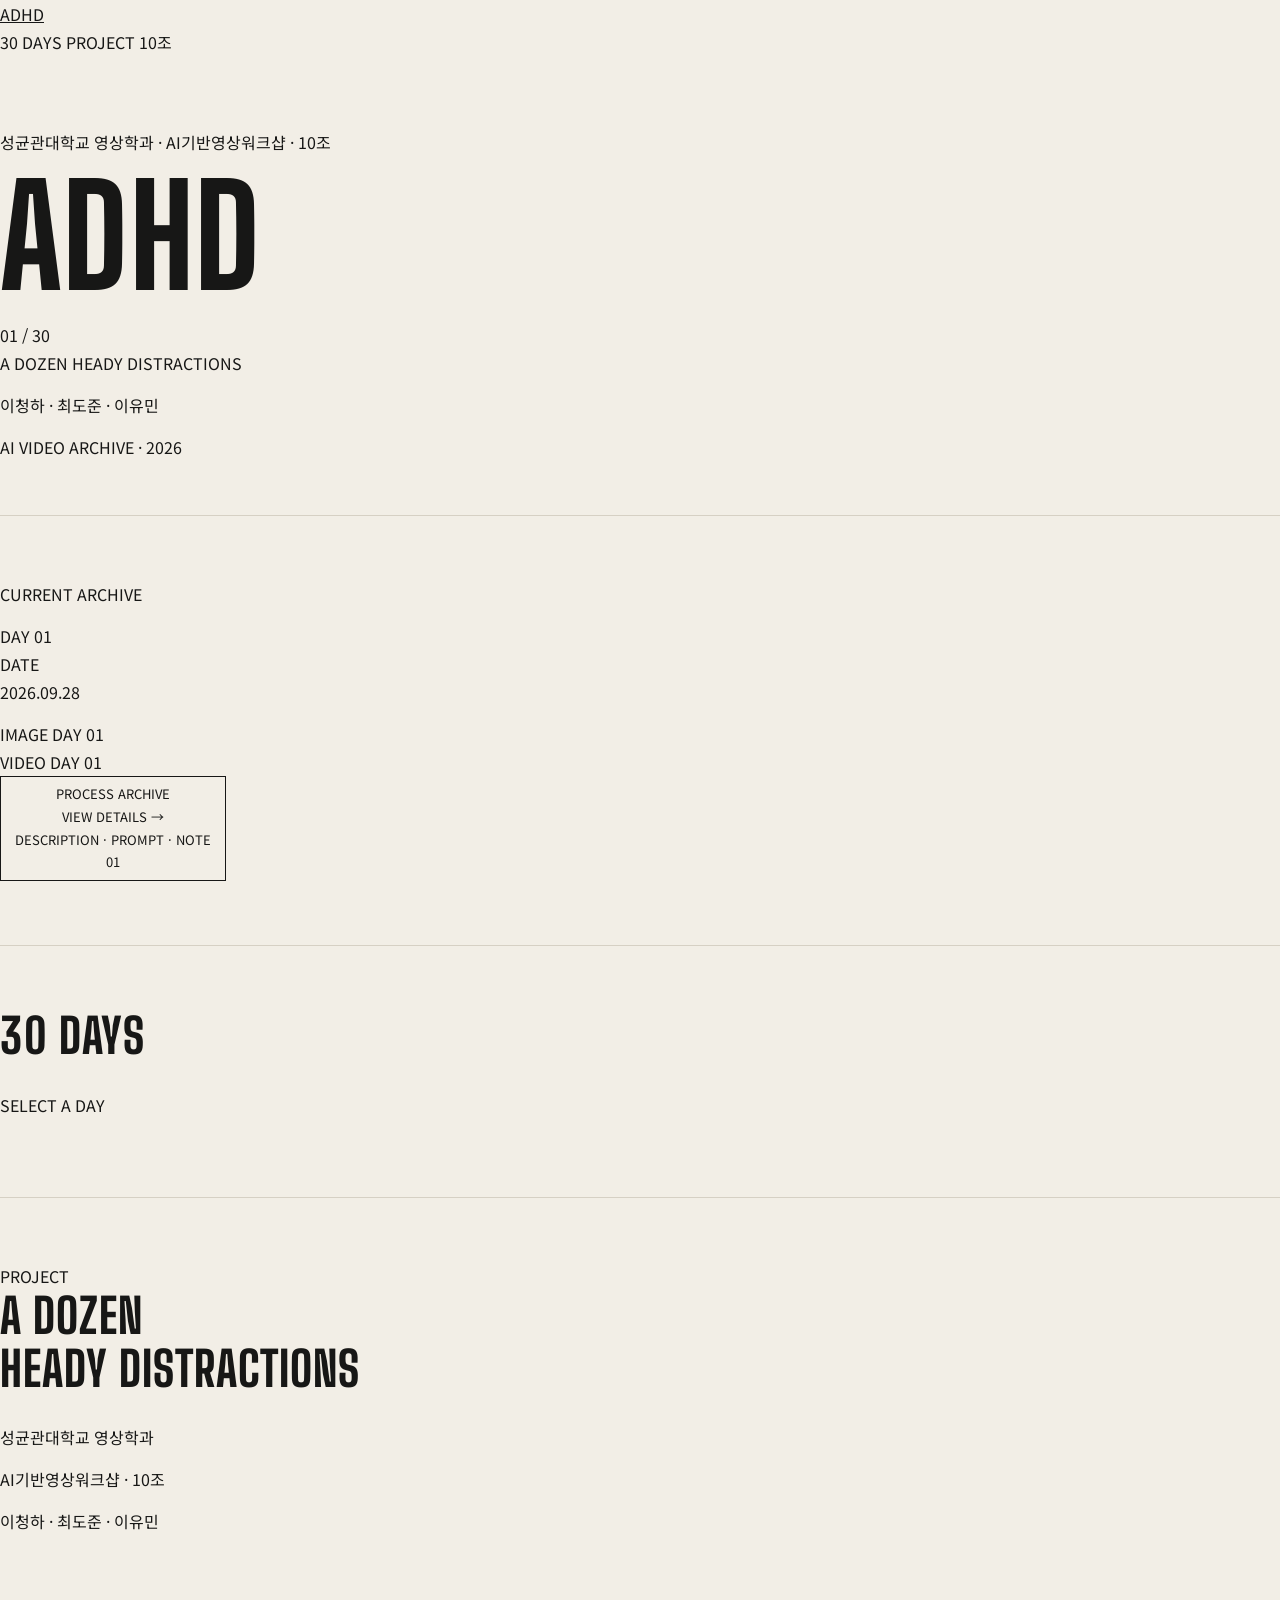
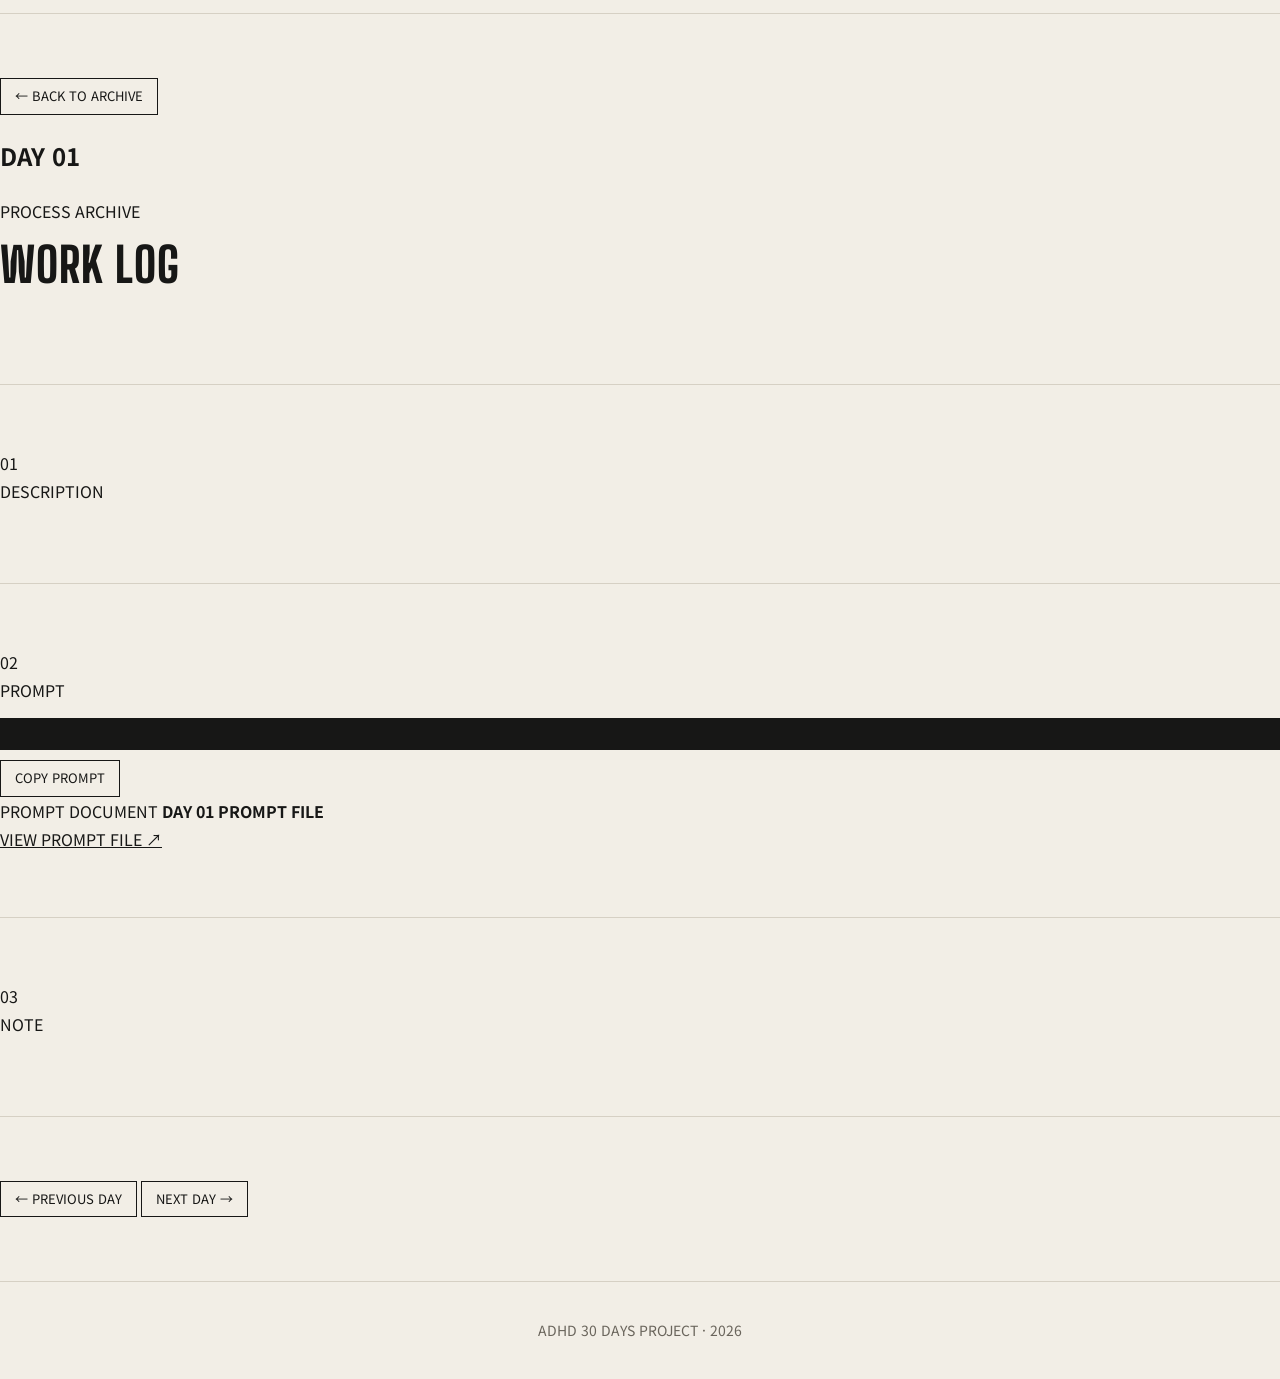
==== commit 18d3388e: "Update index.html" ====
--- a/index.html
+++ b/index.html
@@ -1,19 +1,524 @@
-<!doctype html>
+<!DOCTYPE html>
 <html lang="ko">
+
 <head>
-<meta charset="utf-8">
-<meta name="viewport" content="width=device-width,initial-scale=1">
-<title>30 DAYS PROJECT</title>
-<link rel="preconnect" href="https://fonts.googleapis.com">
-<link rel="preconnect" href="https://fonts.gstatic.com" crossorigin>
-<link href="https://fonts.googleapis.com/css2?family=Big+Shoulders+Display:wght@800&family=Noto+Sans+KR:wght@400;500;700&display=swap" rel="stylesheet">
-<link rel="stylesheet" href="style.css">
+  <meta charset="UTF-8">
+  <meta name="viewport" content="width=device-width, initial-scale=1.0">
+
+  <title>ADHD — 30 DAYS PROJECT</title>
+
+  <link rel="preconnect" href="https://fonts.googleapis.com">
+  <link rel="preconnect" href="https://fonts.gstatic.com" crossorigin>
+
+  <link
+    href="https://fonts.googleapis.com/css2?family=Big+Shoulders+Display:wght@700;800;900&family=Noto+Sans+KR:wght@400;500;700&display=swap"
+    rel="stylesheet"
+  >
+
+  <link rel="stylesheet" href="style.css">
 </head>
-<body id="top">
-<header class="top"><a class="brand" href="#top" id="brand"></a><nav id="nav"></nav></header>
-<main id="app"></main>
-<footer id="foot"></footer>
-<script src="data.js"></script>
-<script src="script.js"></script>
+
+<body>
+
+  <!-- HEADER -->
+  <header class="header">
+
+    <a href="#" class="logo">
+      ADHD
+    </a>
+
+    <div class="header-right">
+      <span>30 DAYS PROJECT</span>
+      <span>10조</span>
+    </div>
+
+  </header>
+
+
+  <!-- =====================================================
+       MAIN ARCHIVE
+       ===================================================== -->
+
+  <main id="archive-page">
+
+    <!-- HERO -->
+    <section class="hero">
+
+      <p class="school">
+        성균관대학교 영상학과 · AI기반영상워크샵 · 10조
+      </p>
+
+
+      <div class="hero-title">
+
+        <h1>ADHD</h1>
+
+        <div class="counter">
+
+          <span id="current-count">
+            01
+          </span>
+
+          <span class="slash">
+            /
+          </span>
+
+          <span>
+            30
+          </span>
+
+        </div>
+
+      </div>
+
+
+      <div class="hero-bottom">
+
+        <div>
+
+          <p class="project-name">
+            A DOZEN HEADY DISTRACTIONS
+          </p>
+
+          <p class="members">
+            이청하 · 최도준 · 이유민
+          </p>
+
+        </div>
+
+
+        <p class="archive-label">
+          AI VIDEO ARCHIVE · 2026
+        </p>
+
+      </div>
+
+    </section>
+
+
+    <!-- =====================================================
+         SELECTED DAY
+         ===================================================== -->
+
+    <section class="featured">
+
+      <div class="day-heading">
+
+        <div>
+
+          <p class="mini-label">
+            CURRENT ARCHIVE
+          </p>
+
+          <div
+            class="day-number"
+            id="day-number"
+          >
+            DAY 01
+          </div>
+
+        </div>
+
+
+        <div class="day-date-area">
+
+          <span class="date-label">
+            DATE
+          </span>
+
+          <p
+            class="date"
+            id="day-date"
+          >
+            2026.09.28
+          </p>
+
+        </div>
+
+      </div>
+
+
+      <!-- IMAGE / VIDEO -->
+      <div class="media-grid">
+
+        <article class="media-card">
+
+          <div class="media-top">
+
+            <span>
+              IMAGE
+            </span>
+
+            <span id="image-day-label">
+              DAY 01
+            </span>
+
+          </div>
+
+
+          <div
+            class="image-box"
+            id="image-box"
+          ></div>
+
+        </article>
+
+
+        <article class="media-card">
+
+          <div class="media-top">
+
+            <span>
+              VIDEO
+            </span>
+
+            <span id="video-day-label">
+              DAY 01
+            </span>
+
+          </div>
+
+
+          <div
+            class="video-box"
+            id="video-box"
+          ></div>
+
+        </article>
+
+      </div>
+
+
+      <!-- DETAIL LINK -->
+      <button
+        class="details-card"
+        id="details-button"
+        type="button"
+        aria-label="상세 제작 기록 보기"
+      >
+
+        <div class="details-card-left">
+
+          <span class="details-kicker">
+            PROCESS ARCHIVE
+          </span>
+
+          <div class="details-main-link">
+
+            <span>
+              VIEW DETAILS
+            </span>
+
+            <span class="details-arrow">
+              →
+            </span>
+
+          </div>
+
+          <span class="details-description">
+            DESCRIPTION · PROMPT · NOTE
+          </span>
+
+        </div>
+
+
+        <div class="details-card-number">
+          01
+        </div>
+
+      </button>
+
+    </section>
+
+
+
+    <!-- =====================================================
+         30 DAYS
+         ===================================================== -->
+
+    <section class="days">
+
+      <div class="days-heading">
+
+        <h2>
+          30 DAYS
+        </h2>
+
+        <p>
+          SELECT A DAY
+        </p>
+
+      </div>
+
+
+      <div
+        class="day-grid"
+        id="day-grid"
+      ></div>
+
+    </section>
+
+
+
+    <!-- =====================================================
+         PROJECT FOOTER
+         ===================================================== -->
+
+    <section class="project-footer">
+
+      <div>
+
+        <span class="small-label">
+          PROJECT
+        </span>
+
+        <h2>
+          A DOZEN<br>
+          HEADY DISTRACTIONS
+        </h2>
+
+      </div>
+
+
+      <div class="footer-info">
+
+        <p>
+          성균관대학교 영상학과
+        </p>
+
+        <p>
+          AI기반영상워크샵 · 10조
+        </p>
+
+        <p>
+          이청하 · 최도준 · 이유민
+        </p>
+
+      </div>
+
+    </section>
+
+  </main>
+
+
+
+  <!-- =====================================================
+       DETAIL PAGE
+       ===================================================== -->
+
+  <main
+    id="detail-page"
+    class="detail-page hidden"
+  >
+
+    <!-- DETAIL HERO -->
+    <section class="detail-hero">
+
+      <button
+        class="back-button"
+        id="back-button"
+        type="button"
+      >
+        ← BACK TO ARCHIVE
+      </button>
+
+
+      <div class="detail-title-row">
+
+        <div>
+
+          <p
+            class="detail-date"
+            id="detail-date"
+          ></p>
+
+          <h1
+            class="detail-day"
+            id="detail-day"
+          >
+            DAY 01
+          </h1>
+
+        </div>
+
+
+        <div class="detail-title-box">
+
+          <p>
+            PROCESS ARCHIVE
+          </p>
+
+          <h2 id="detail-title">
+            WORK LOG
+          </h2>
+
+        </div>
+
+      </div>
+
+    </section>
+
+
+
+    <!-- DESCRIPTION -->
+    <section class="detail-section">
+
+      <div class="detail-label">
+        01
+      </div>
+
+      <div class="detail-content">
+
+        <p class="section-name">
+          DESCRIPTION
+        </p>
+
+        <p
+          class="description-text"
+          id="detail-description"
+        ></p>
+
+      </div>
+
+    </section>
+
+
+
+    <!-- PROMPT -->
+    <section class="detail-section">
+
+      <div class="detail-label">
+        02
+      </div>
+
+      <div class="detail-content">
+
+        <p class="section-name">
+          PROMPT
+        </p>
+
+
+        <!-- 텍스트 프롬프트 -->
+        <div
+          class="prompt-box"
+          id="prompt-text-box"
+        >
+
+          <pre id="detail-prompt"></pre>
+
+          <button
+            class="copy-button"
+            id="copy-button"
+            type="button"
+          >
+            COPY PROMPT
+          </button>
+
+        </div>
+
+
+        <!-- 파일 프롬프트 -->
+        <div
+          class="prompt-file-box hidden"
+          id="prompt-file-box"
+        >
+
+          <div class="prompt-file-info">
+
+            <span class="prompt-file-label">
+              PROMPT DOCUMENT
+            </span>
+
+            <strong id="prompt-file-name">
+              DAY 01 PROMPT FILE
+            </strong>
+
+          </div>
+
+
+          <a
+            class="prompt-file-link"
+            id="prompt-file-link"
+            href="#"
+            target="_blank"
+            rel="noopener"
+          >
+            VIEW PROMPT FILE
+            <span>↗</span>
+          </a>
+
+        </div>
+
+      </div>
+
+    </section>
+
+
+
+    <!-- NOTE -->
+    <section class="detail-section">
+
+      <div class="detail-label">
+        03
+      </div>
+
+      <div class="detail-content">
+
+        <p class="section-name">
+          NOTE
+        </p>
+
+        <p
+          class="description-text"
+          id="detail-note"
+        ></p>
+
+      </div>
+
+    </section>
+
+
+
+    <!-- PREVIOUS / NEXT -->
+    <section class="detail-navigation">
+
+      <button
+        id="detail-prev"
+        type="button"
+      >
+        ← PREVIOUS DAY
+      </button>
+
+      <button
+        id="detail-next"
+        type="button"
+      >
+        NEXT DAY →
+      </button>
+
+    </section>
+
+  </main>
+
+
+
+  <!-- FOOTER -->
+  <footer>
+
+    <span>
+      ADHD
+    </span>
+
+    <span>
+      30 DAYS PROJECT · 2026
+    </span>
+
+  </footer>
+
+
+  <script src="data.js"></script>
+  <script src="script.js"></script>
+
 </body>
+
 </html>
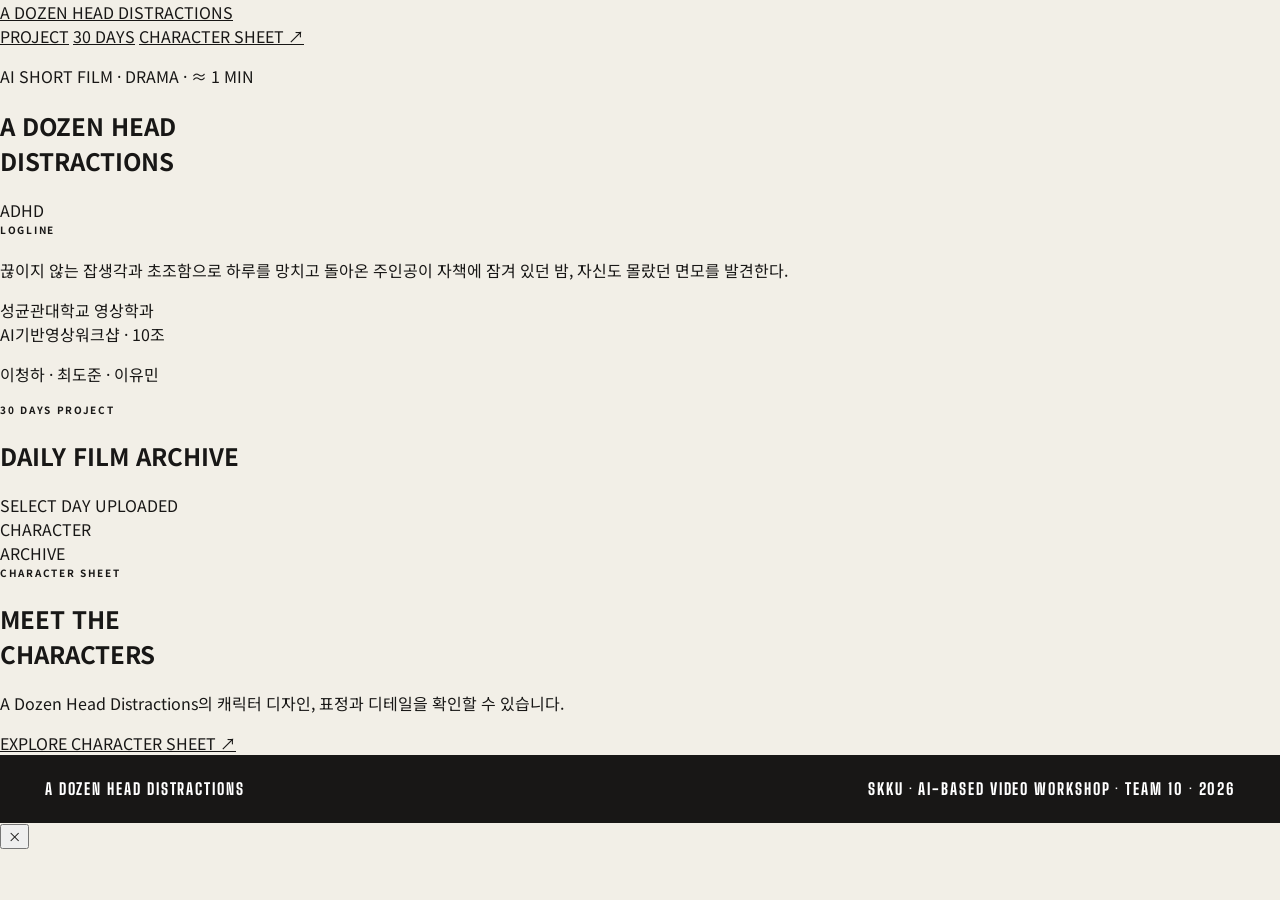
==== commit 289c7cea: "Update index.html" ====
--- a/index.html
+++ b/index.html
@@ -1,17 +1,16 @@
-<!DOCTYPE html>
+<!doctype html>
 <html lang="ko">
+<head>
+  <meta charset="utf-8">
+  <meta name="viewport" content="width=device-width, initial-scale=1">
 
-<head>
-  <meta charset="UTF-8">
-  <meta name="viewport" content="width=device-width, initial-scale=1.0">
-
-  <title>ADHD — 30 DAYS PROJECT</title>
+  <title>A DOZEN HEAD DISTRACTIONS</title>
 
   <link rel="preconnect" href="https://fonts.googleapis.com">
   <link rel="preconnect" href="https://fonts.gstatic.com" crossorigin>
 
   <link
-    href="https://fonts.googleapis.com/css2?family=Big+Shoulders+Display:wght@700;800;900&family=Noto+Sans+KR:wght@400;500;700&display=swap"
+    href="https://fonts.googleapis.com/css2?family=Big+Shoulders+Display:wght@600;700;800&family=Noto+Sans+KR:wght@400;500;600;700&display=swap"
     rel="stylesheet"
   >
 
@@ -20,505 +19,166 @@
 
 <body>
 
-  <!-- HEADER -->
-  <header class="header">
+<header class="site-header">
+  <a href="index.html" class="site-logo">
+    A DOZEN HEAD DISTRACTIONS
+  </a>
 
-    <a href="#" class="logo">
-      ADHD
-    </a>
+  <nav class="site-nav">
+    <a href="#project">PROJECT</a>
+    <a href="#archive">30 DAYS</a>
+    <a href="character.html">CHARACTER SHEET ↗</a>
+  </nav>
+</header>
 
-    <div class="header-right">
-      <span>30 DAYS PROJECT</span>
-      <span>10조</span>
+
+<main>
+
+  <!-- PROJECT INTRO -->
+  <section class="project-hero" id="project">
+
+    <div class="hero-title-area">
+      <p class="eyebrow">AI SHORT FILM · DRAMA · ≈ 1 MIN</p>
+
+      <h1>
+        A DOZEN HEAD<br>
+        DISTRACTIONS
+      </h1>
+
+      <div class="adhd-tag">ADHD</div>
     </div>
 
-  </header>
+
+    <div class="hero-logline">
+      <span class="small-label">LOGLINE</span>
+
+      <p>
+        끊이지 않는 잡생각과 초조함으로 하루를 망치고 돌아온
+        주인공이 자책에 잠겨 있던 밤,
+        자신도 몰랐던 면모를 발견한다.
+      </p>
+    </div>
 
 
-  <!-- =====================================================
-       MAIN ARCHIVE
-       ===================================================== -->
-
-  <main id="archive-page">
-
-    <!-- HERO -->
-    <section class="hero">
-
-      <p class="school">
-        성균관대학교 영상학과 · AI기반영상워크샵 · 10조
+    <div class="hero-credit">
+      <p>
+        성균관대학교 영상학과<br>
+        AI기반영상워크샵 · 10조
       </p>
 
+      <p class="member-names">
+        이청하 · 최도준 · 이유민
+      </p>
+    </div>
 
-      <div class="hero-title">
+  </section>
 
-        <h1>ADHD</h1>
 
-        <div class="counter">
+  <!-- 30 DAYS -->
+  <section class="archive-section" id="archive">
 
-          <span id="current-count">
-            01
-          </span>
-
-          <span class="slash">
-            /
-          </span>
-
-          <span>
-            30
-          </span>
-
-        </div>
-
+    <div class="archive-heading">
+      <div>
+        <span class="small-label">30 DAYS PROJECT</span>
+        <h2>DAILY FILM ARCHIVE</h2>
       </div>
 
-
-      <div class="hero-bottom">
-
-        <div>
-
-          <p class="project-name">
-            A DOZEN HEADY DISTRACTIONS
-          </p>
-
-          <p class="members">
-            이청하 · 최도준 · 이유민
-          </p>
-
-        </div>
+      <div id="archive-status"></div>
+    </div>
 
 
-        <p class="archive-label">
-          AI VIDEO ARCHIVE · 2026
-        </p>
+    <!-- 선택한 DAY 영상 -->
+    <div id="day-main"></div>
 
+
+    <!-- DAY 01 ~ 30 -->
+    <div class="day-selector-wrap">
+
+      <div class="selector-heading">
+        <span>SELECT DAY</span>
+
+        <span class="uploaded-key">
+          <i></i>
+          UPLOADED
+        </span>
       </div>
 
-    </section>
+      <div id="day-selector" class="day-selector"></div>
+
+    </div>
+
+  </section>
 
 
-    <!-- =====================================================
-         SELECTED DAY
-         ===================================================== -->
+  <!-- CHARACTER ENTRY -->
+  <section class="character-entry">
 
-    <section class="featured">
+    <div class="character-entry-number">
+      CHARACTER<br>
+      ARCHIVE
+    </div>
 
-      <div class="day-heading">
+    <div class="character-entry-copy">
 
-        <div>
+      <span class="small-label">
+        CHARACTER SHEET
+      </span>
 
-          <p class="mini-label">
-            CURRENT ARCHIVE
-          </p>
+      <h2>
+        MEET THE<br>
+        CHARACTERS
+      </h2>
 
-          <div
-            class="day-number"
-            id="day-number"
-          >
-            DAY 01
-          </div>
+      <p>
+        A Dozen Head Distractions의 캐릭터 디자인,
+        표정과 디테일을 확인할 수 있습니다.
+      </p>
 
-        </div>
+      <a href="character.html" class="detail-link">
+        EXPLORE CHARACTER SHEET
+        <span>↗</span>
+      </a>
+
+    </div>
+
+  </section>
+
+</main>
 
 
-        <div class="day-date-area">
+<footer>
+  <div>A DOZEN HEAD DISTRACTIONS</div>
 
-          <span class="date-label">
-            DATE
-          </span>
-
-          <p
-            class="date"
-            id="day-date"
-          >
-            2026.09.28
-          </p>
-
-        </div>
-
-      </div>
+  <div>
+    SKKU · AI-BASED VIDEO WORKSHOP · TEAM 10 · 2026
+  </div>
+</footer>
 
 
-      <!-- IMAGE / VIDEO -->
-      <div class="media-grid">
+<!-- DAY DETAIL MODAL -->
+<div id="detail-modal" class="modal" aria-hidden="true">
 
-        <article class="media-card">
+  <div class="modal-backdrop" data-close-modal></div>
 
-          <div class="media-top">
+  <div class="modal-panel">
 
-            <span>
-              IMAGE
-            </span>
+    <button
+      class="modal-close"
+      data-close-modal
+      aria-label="Close"
+    >
+      ×
+    </button>
 
-            <span id="image-day-label">
-              DAY 01
-            </span>
+    <div id="detail-content"></div>
 
-          </div>
+  </div>
+
+</div>
 
 
-          <div
-            class="image-box"
-            id="image-box"
-          ></div>
-
-        </article>
-
-
-        <article class="media-card">
-
-          <div class="media-top">
-
-            <span>
-              VIDEO
-            </span>
-
-            <span id="video-day-label">
-              DAY 01
-            </span>
-
-          </div>
-
-
-          <div
-            class="video-box"
-            id="video-box"
-          ></div>
-
-        </article>
-
-      </div>
-
-
-      <!-- DETAIL LINK -->
-      <button
-        class="details-card"
-        id="details-button"
-        type="button"
-        aria-label="상세 제작 기록 보기"
-      >
-
-        <div class="details-card-left">
-
-          <span class="details-kicker">
-            PROCESS ARCHIVE
-          </span>
-
-          <div class="details-main-link">
-
-            <span>
-              VIEW DETAILS
-            </span>
-
-            <span class="details-arrow">
-              →
-            </span>
-
-          </div>
-
-          <span class="details-description">
-            DESCRIPTION · PROMPT · NOTE
-          </span>
-
-        </div>
-
-
-        <div class="details-card-number">
-          01
-        </div>
-
-      </button>
-
-    </section>
-
-
-
-    <!-- =====================================================
-         30 DAYS
-         ===================================================== -->
-
-    <section class="days">
-
-      <div class="days-heading">
-
-        <h2>
-          30 DAYS
-        </h2>
-
-        <p>
-          SELECT A DAY
-        </p>
-
-      </div>
-
-
-      <div
-        class="day-grid"
-        id="day-grid"
-      ></div>
-
-    </section>
-
-
-
-    <!-- =====================================================
-         PROJECT FOOTER
-         ===================================================== -->
-
-    <section class="project-footer">
-
-      <div>
-
-        <span class="small-label">
-          PROJECT
-        </span>
-
-        <h2>
-          A DOZEN<br>
-          HEADY DISTRACTIONS
-        </h2>
-
-      </div>
-
-
-      <div class="footer-info">
-
-        <p>
-          성균관대학교 영상학과
-        </p>
-
-        <p>
-          AI기반영상워크샵 · 10조
-        </p>
-
-        <p>
-          이청하 · 최도준 · 이유민
-        </p>
-
-      </div>
-
-    </section>
-
-  </main>
-
-
-
-  <!-- =====================================================
-       DETAIL PAGE
-       ===================================================== -->
-
-  <main
-    id="detail-page"
-    class="detail-page hidden"
-  >
-
-    <!-- DETAIL HERO -->
-    <section class="detail-hero">
-
-      <button
-        class="back-button"
-        id="back-button"
-        type="button"
-      >
-        ← BACK TO ARCHIVE
-      </button>
-
-
-      <div class="detail-title-row">
-
-        <div>
-
-          <p
-            class="detail-date"
-            id="detail-date"
-          ></p>
-
-          <h1
-            class="detail-day"
-            id="detail-day"
-          >
-            DAY 01
-          </h1>
-
-        </div>
-
-
-        <div class="detail-title-box">
-
-          <p>
-            PROCESS ARCHIVE
-          </p>
-
-          <h2 id="detail-title">
-            WORK LOG
-          </h2>
-
-        </div>
-
-      </div>
-
-    </section>
-
-
-
-    <!-- DESCRIPTION -->
-    <section class="detail-section">
-
-      <div class="detail-label">
-        01
-      </div>
-
-      <div class="detail-content">
-
-        <p class="section-name">
-          DESCRIPTION
-        </p>
-
-        <p
-          class="description-text"
-          id="detail-description"
-        ></p>
-
-      </div>
-
-    </section>
-
-
-
-    <!-- PROMPT -->
-    <section class="detail-section">
-
-      <div class="detail-label">
-        02
-      </div>
-
-      <div class="detail-content">
-
-        <p class="section-name">
-          PROMPT
-        </p>
-
-
-        <!-- 텍스트 프롬프트 -->
-        <div
-          class="prompt-box"
-          id="prompt-text-box"
-        >
-
-          <pre id="detail-prompt"></pre>
-
-          <button
-            class="copy-button"
-            id="copy-button"
-            type="button"
-          >
-            COPY PROMPT
-          </button>
-
-        </div>
-
-
-        <!-- 파일 프롬프트 -->
-        <div
-          class="prompt-file-box hidden"
-          id="prompt-file-box"
-        >
-
-          <div class="prompt-file-info">
-
-            <span class="prompt-file-label">
-              PROMPT DOCUMENT
-            </span>
-
-            <strong id="prompt-file-name">
-              DAY 01 PROMPT FILE
-            </strong>
-
-          </div>
-
-
-          <a
-            class="prompt-file-link"
-            id="prompt-file-link"
-            href="#"
-            target="_blank"
-            rel="noopener"
-          >
-            VIEW PROMPT FILE
-            <span>↗</span>
-          </a>
-
-        </div>
-
-      </div>
-
-    </section>
-
-
-
-    <!-- NOTE -->
-    <section class="detail-section">
-
-      <div class="detail-label">
-        03
-      </div>
-
-      <div class="detail-content">
-
-        <p class="section-name">
-          NOTE
-        </p>
-
-        <p
-          class="description-text"
-          id="detail-note"
-        ></p>
-
-      </div>
-
-    </section>
-
-
-
-    <!-- PREVIOUS / NEXT -->
-    <section class="detail-navigation">
-
-      <button
-        id="detail-prev"
-        type="button"
-      >
-        ← PREVIOUS DAY
-      </button>
-
-      <button
-        id="detail-next"
-        type="button"
-      >
-        NEXT DAY →
-      </button>
-
-    </section>
-
-  </main>
-
-
-
-  <!-- FOOTER -->
-  <footer>
-
-    <span>
-      ADHD
-    </span>
-
-    <span>
-      30 DAYS PROJECT · 2026
-    </span>
-
-  </footer>
-
-
-  <script src="data.js"></script>
-  <script src="script.js"></script>
+<script src="data.js"></script>
+<script src="script.js"></script>
 
 </body>
-
 </html>
--- a/style.css
+++ b/style.css
@@ -1,70 +1,2104 @@
-:root{--paper:#F2EEE6;--ink:#171716;--mute:#6A655C;--line:#D6D0C4;--cell:#2D2B29;--acc:#D9480F;--rec:#E5484D;
---disp:"Big Shoulders Display","Noto Sans KR",sans-serif;--body:"Noto Sans KR",system-ui,sans-serif}
-*{box-sizing:border-box}
-html{scroll-behavior:smooth;scroll-padding-top:64px}
-body{margin:0;background:var(--paper);color:var(--ink);font:400 16px/1.75 var(--body)}
-a{color:inherit}
-:focus-visible{outline:3px solid var(--acc);outline-offset:2px}
-.top{position:sticky;top:0;z-index:5;display:flex;justify-content:space-between;align-items:center;gap:16px;padding:12px 24px;background:var(--ink);color:var(--paper)}
-.brand{font:800 22px var(--disp);letter-spacing:.04em;text-decoration:none;white-space:nowrap}
-.brand::before{content:"";display:inline-block;width:10px;height:10px;border-radius:50%;background:var(--rec);margin-right:10px}
-nav{display:flex;gap:18px;overflow-x:auto;font-size:14px}
-nav a{text-decoration:none;white-space:nowrap;opacity:.8}nav a:hover{opacity:1;text-decoration:underline}
-.wrap{max-width:1040px;margin:0 auto;padding:0 24px}
-.hero{padding:72px 0 40px;border-bottom:1px solid var(--line)}
-.hero h1{font:800 clamp(56px,11vw,140px)/.95 var(--disp);letter-spacing:.01em;margin:0 0 18px;word-break:keep-all}
-.hero .sub{color:var(--mute);margin:0 0 28px}
-.logline{font-size:clamp(20px,3vw,28px);line-height:1.5;font-weight:500;max-width:34em;margin:0 0 40px;word-break:keep-all}
-.count{font:800 20px var(--disp);letter-spacing:.06em;margin:0 0 10px}
-.strip{position:relative;display:grid;grid-template-columns:repeat(auto-fill,minmax(52px,1fr));gap:6px;background:var(--ink);padding:22px 10px}
-.strip::before,.strip::after{content:"";position:absolute;left:0;right:0;height:6px;background:repeating-linear-gradient(90deg,var(--paper) 0 8px,transparent 8px 18px)}
-.strip::before{top:8px}.strip::after{bottom:8px}
-.cell{display:flex;align-items:center;justify-content:center;aspect-ratio:3/4;background:var(--cell);color:#8E887D;font:800 20px var(--disp);text-decoration:none}
-.cell.has{background:var(--paper);color:var(--ink)}
-.cell.on{background:var(--acc);color:#fff}
-.cell:hover{outline:2px solid var(--rec)}
-section{padding:64px 0;border-bottom:1px solid var(--line)}
-h2{font:800 clamp(32px,5vw,48px)/1.1 var(--disp);margin:0 0 28px;letter-spacing:.02em}
-h3{font-size:18px;margin:0 0 6px}
-p{margin:0 0 14px;max-width:44em;word-break:keep-all}
-.muted{color:var(--mute)}
-.cols{display:grid;grid-template-columns:repeat(auto-fit,minmax(220px,1fr));gap:0}
-.cols>div{padding:18px 24px 18px 0;border-top:3px solid var(--ink)}
-.cols .role{color:var(--acc);font-weight:700;font-size:14px;margin-bottom:6px}
-.rules{margin:0;padding:0;list-style:none;counter-reset:r}
-.rules li{font-size:14.5px;counter-increment:r;padding:14px 0 14px 52px;border-top:1px solid var(--line);position:relative}
-.rules li::before{content:counter(r);position:absolute;left:0;top:10px;font:800 28px var(--disp);color:var(--acc)}
-.boards{display:grid;grid-template-columns:repeat(auto-fill,minmax(240px,1fr));gap:18px}
-figure{margin:0}
-.frame{aspect-ratio:16/9;background:#E6E0D5;border:1px solid var(--line);display:flex;align-items:center;justify-content:center;color:var(--mute);font-size:13px;overflow:hidden}
-.frame img{width:100%;height:100%;object-fit:cover}
-figcaption{font-size:14px;margin-top:6px}
-.tw{overflow-x:auto}
-table{border-collapse:collapse;width:100%;min-width:640px;font-size:15px}
-th,td{text-align:left;padding:10px 12px;border-bottom:1px solid var(--line);vertical-align:top}
-th{background:var(--ink);color:var(--paper);font-weight:500}
-.dayhead{display:flex;align-items:baseline;flex-wrap:wrap;gap:8px 20px;margin:28px 0 8px}
-.dayhead .n{font:800 clamp(56px,9vw,96px)/1 var(--disp);color:var(--acc)}
-.dayhead .t{font-size:22px;font-weight:700}
-.row{display:grid;grid-template-columns:130px 1fr;gap:8px 24px;padding:20px 0;border-top:1px solid var(--line)}
-.row>div{font-size:14px;line-height:1.7}
-.row>h3{font-size:14px;color:var(--mute);font-weight:700}
-@media(max-width:640px){.row{grid-template-columns:1fr}.top{padding:10px 14px}}
-pre{white-space:pre-wrap;word-break:break-word;background:var(--ink);color:#F0ECE4;padding:16px;margin:0 0 10px;font:13px/1.65 ui-monospace,Menlo,Consolas,monospace}
-button{font:inherit;font-size:13px;padding:6px 14px;border:1px solid var(--ink);background:none;color:var(--ink);cursor:pointer}
-button:hover{background:var(--ink);color:var(--paper)}
-.video{aspect-ratio:16/9;margin:0 0 14px;background:#000}
-.video iframe,.video video{width:100%;height:100%;border:0}
-.pn{display:flex;justify-content:space-between;margin-top:20px}
-.pn a{color:var(--acc);font-weight:700}
-details{border-top:1px solid var(--line);padding:12px 0}
-summary{cursor:pointer;font-weight:700}
-.flow{display:grid;grid-template-columns:70px 1fr 1fr;gap:16px;padding:14px 0;border-top:1px solid var(--line);font-size:14px}
-.flow h3{font-size:14px}
-.flow b{font:800 24px var(--disp);color:var(--acc)}
-@media(max-width:640px){.flow{grid-template-columns:1fr}}
-.two{display:grid;grid-template-columns:repeat(auto-fit,minmax(280px,1fr));gap:40px}
-.two ul{margin:0;padding-left:20px}.two li{margin-bottom:8px}
-footer{padding:36px 24px;text-align:center;color:var(--mute);font-size:14px}
-
-h2 small{font:500 15px var(--body);letter-spacing:0;color:var(--mute);margin-left:14px;vertical-align:middle}
+/* =========================================
+   COLORS
+   ========================================= */
+
+:root {
+
+  --paper: #f2efe7;
+
+  --paper-dark: #e7e1d8;
+
+  --black: #181716;
+
+  --soft-black: #292624;
+
+  --gray: #d6d0c7;
+
+  --gray2: #8f8880;
+
+  /* 차분한 버건디 */
+  --accent: #754b50;
+
+  --accent-dark: #493437;
+
+  --accent-soft: #c9b8b5;
+
+  --accent-pale: #e6ded9;
+
+}
+
+
+* {
+  box-sizing: border-box;
+}
+
+
+html {
+  scroll-behavior: smooth;
+}
+
+
+body {
+
+  margin: 0;
+
+  background:
+    var(--paper);
+
+  color:
+    var(--black);
+
+  font-family:
+    "Noto Sans KR",
+    sans-serif;
+
+}
+
+
+button,
+a {
+  color: inherit;
+}
+
+
+button {
+  font-family: inherit;
+}
+
+
+.hidden {
+  display: none !important;
+}
+
+
+
+/* =========================================
+   HEADER
+   ========================================= */
+
+.header {
+
+  height: 74px;
+
+  padding:
+    0 3.5vw;
+
+  display: flex;
+
+  align-items: center;
+
+  justify-content: space-between;
+
+  position: sticky;
+
+  top: 0;
+
+  z-index: 100;
+
+  border-bottom:
+    1px solid var(--black);
+
+  background:
+    rgba(242, 239, 231, .96);
+
+  backdrop-filter:
+    blur(10px);
+
+}
+
+
+.logo {
+
+  font-family:
+    "Big Shoulders Display",
+    sans-serif;
+
+  font-size: 36px;
+
+  font-weight: 900;
+
+  line-height: 1;
+
+  letter-spacing: .02em;
+
+  text-decoration: none;
+
+}
+
+
+.header-right {
+
+  display: flex;
+
+  gap: 28px;
+
+  font-size: 11px;
+
+  font-weight: 700;
+
+  letter-spacing: .14em;
+
+}
+
+
+
+/* =========================================
+   HERO
+   ========================================= */
+
+.hero {
+
+  min-height: 510px;
+
+  padding:
+    34px 3.5vw 30px;
+
+  display: flex;
+
+  flex-direction: column;
+
+  justify-content: space-between;
+
+  border-bottom:
+    1px solid var(--black);
+
+}
+
+
+.school {
+
+  margin: 0;
+
+  font-size: 12px;
+
+  font-weight: 700;
+
+  line-height: 1.7;
+
+  letter-spacing: .04em;
+
+}
+
+
+.hero-title {
+
+  display: flex;
+
+  align-items: flex-end;
+
+  justify-content: space-between;
+
+  gap: 30px;
+
+  margin-top: 22px;
+
+}
+
+
+.hero h1 {
+
+  margin:
+    0 0 -.6vw;
+
+  font-family:
+    "Big Shoulders Display",
+    sans-serif;
+
+  font-size:
+    clamp(
+      125px,
+      21vw,
+      330px
+    );
+
+  font-weight: 900;
+
+  line-height: .8;
+
+  letter-spacing: -.015em;
+
+}
+
+
+.counter {
+
+  display: flex;
+
+  align-items: baseline;
+
+  padding-bottom: 1vw;
+
+  font-family:
+    "Big Shoulders Display",
+    sans-serif;
+
+  font-size:
+    clamp(
+      40px,
+      5vw,
+      76px
+    );
+
+  font-weight: 800;
+
+  line-height: 1;
+
+}
+
+
+.counter #current-count {
+  color: var(--accent);
+}
+
+
+.counter .slash {
+
+  margin:
+    0 9px;
+
+  color:
+    var(--gray2);
+
+}
+
+
+
+/* =========================================
+   HERO BOTTOM
+   ========================================= */
+
+.hero-bottom {
+
+  padding-top: 21px;
+
+  display: flex;
+
+  align-items: flex-end;
+
+  justify-content: space-between;
+
+  gap: 30px;
+
+  border-top:
+    1px solid var(--black);
+
+}
+
+
+/*
+  영문 글씨가 너무 붙어 보이지 않도록
+  행간 / 자간 조정
+*/
+
+.project-name {
+
+  margin:
+    0 0 9px;
+
+  font-family:
+    "Big Shoulders Display",
+    sans-serif;
+
+  font-size: 22px;
+
+  font-weight: 800;
+
+  line-height: 1.2;
+
+  letter-spacing: .075em;
+
+}
+
+
+.members {
+
+  margin: 0;
+
+  font-size: 13px;
+
+  font-weight: 700;
+
+  line-height: 1.7;
+
+  letter-spacing: .02em;
+
+}
+
+
+.archive-label {
+
+  margin: 0;
+
+  font-size: 10px;
+
+  font-weight: 700;
+
+  line-height: 1.6;
+
+  letter-spacing: .16em;
+
+}
+
+
+
+/* =========================================
+   FEATURED DAY
+   ========================================= */
+
+.featured {
+
+  padding:
+    55px 3.5vw 72px;
+
+  scroll-margin-top: 74px;
+
+  border-bottom:
+    1px solid var(--black);
+
+}
+
+
+.day-heading {
+
+  display: flex;
+
+  justify-content: space-between;
+
+  align-items: flex-end;
+
+  gap: 40px;
+
+  margin-bottom: 34px;
+
+}
+
+
+.mini-label {
+
+  margin:
+    0 0 13px;
+
+  font-size: 9px;
+
+  font-weight: 700;
+
+  line-height: 1.6;
+
+  letter-spacing: .17em;
+
+}
+
+
+.day-number {
+
+  font-family:
+    "Big Shoulders Display",
+    sans-serif;
+
+  font-size:
+    clamp(
+      68px,
+      8.5vw,
+      125px
+    );
+
+  font-weight: 900;
+
+  line-height: .8;
+
+  letter-spacing: .01em;
+
+  color:
+    var(--accent);
+
+}
+
+
+.day-date-area {
+
+  text-align: right;
+
+  padding-bottom: 2px;
+
+}
+
+
+.date-label {
+
+  display: block;
+
+  margin-bottom: 6px;
+
+  color:
+    var(--gray2);
+
+  font-size: 9px;
+
+  font-weight: 700;
+
+  line-height: 1.5;
+
+  letter-spacing: .16em;
+
+}
+
+
+.date {
+
+  margin: 0;
+
+  font-family:
+    "Big Shoulders Display",
+    sans-serif;
+
+  font-size: 22px;
+
+  font-weight: 800;
+
+  line-height: 1;
+
+  letter-spacing: .06em;
+
+}
+
+
+
+/* =========================================
+   IMAGE / VIDEO
+   ========================================= */
+
+.media-grid {
+
+  display: grid;
+
+  grid-template-columns:
+    1fr 1fr;
+
+  gap: 12px;
+
+}
+
+
+.media-card {
+  min-width: 0;
+}
+
+
+.media-top {
+
+  height: 40px;
+
+  padding:
+    0 14px;
+
+  display: flex;
+
+  align-items: center;
+
+  justify-content: space-between;
+
+  background:
+    var(--black);
+
+  color:
+    white;
+
+  font-family:
+    "Big Shoulders Display",
+    sans-serif;
+
+  font-size: 15px;
+
+  font-weight: 800;
+
+  line-height: 1;
+
+  letter-spacing: .12em;
+
+}
+
+
+.image-box,
+.video-box {
+
+  width: 100%;
+
+  aspect-ratio:
+    16 / 9;
+
+  overflow: hidden;
+
+  background:
+    #ded9d0;
+
+}
+
+
+.image-box img {
+
+  display: block;
+
+  width: 100%;
+
+  height: 100%;
+
+  object-fit: contain;
+
+  background:
+    #ded9d0;
+
+}
+
+
+.video-box iframe {
+
+  display: block;
+
+  width: 100%;
+
+  height: 100%;
+
+  border: 0;
+
+}
+
+
+
+/* =========================================
+   EMPTY MEDIA
+   ========================================= */
+
+.empty {
+
+  width: 100%;
+
+  height: 100%;
+
+  display: flex;
+
+  flex-direction: column;
+
+  align-items: center;
+
+  justify-content: center;
+
+  color:
+    #817b74;
+
+}
+
+
+.empty span {
+
+  font-family:
+    "Big Shoulders Display",
+    sans-serif;
+
+  font-size:
+    clamp(
+      60px,
+      8vw,
+      120px
+    );
+
+  font-weight: 900;
+
+  line-height: .85;
+
+}
+
+
+.empty p {
+
+  margin:
+    15px 0 0;
+
+  font-family:
+    "Big Shoulders Display",
+    sans-serif;
+
+  font-weight: 800;
+
+  line-height: 1.3;
+
+  letter-spacing: .14em;
+
+}
+
+
+.empty.dark {
+
+  background:
+    #191817;
+
+  color:
+    #69625f;
+
+}
+
+
+
+/* =========================================
+   VIEW DETAILS
+   ========================================= */
+
+.details-card {
+
+  width: 100%;
+
+  margin-top: 22px;
+
+  padding:
+    25px 27px;
+
+  display: flex;
+
+  align-items: center;
+
+  justify-content: space-between;
+
+  border:
+    1px solid #8f847c;
+
+  border-left:
+    5px solid var(--accent);
+
+  background:
+    transparent;
+
+  color:
+    var(--black);
+
+  text-align: left;
+
+  cursor: pointer;
+
+  transition:
+    background .2s ease,
+    color .2s ease,
+    border-color .2s ease;
+
+}
+
+
+.details-card-left {
+
+  display: flex;
+
+  flex-direction: column;
+
+  align-items: flex-start;
+
+}
+
+
+.details-kicker {
+
+  margin-bottom: 8px;
+
+  color:
+    var(--accent);
+
+  font-size: 9px;
+
+  font-weight: 700;
+
+  line-height: 1.5;
+
+  letter-spacing: .18em;
+
+}
+
+
+.details-main-link {
+
+  display: inline-flex;
+
+  align-items: center;
+
+  gap: 7px;
+
+  font-family:
+    "Big Shoulders Display",
+    sans-serif;
+
+  font-size:
+    clamp(
+      27px,
+      3vw,
+      39px
+    );
+
+  font-weight: 900;
+
+  line-height: 1.05;
+
+  letter-spacing: .045em;
+
+}
+
+
+.details-arrow {
+
+  display: inline-block;
+
+  margin-left: 2px;
+
+  color:
+    var(--accent);
+
+  font-size: .95em;
+
+  transition:
+    transform .2s ease;
+
+}
+
+
+.details-description {
+
+  margin-top: 11px;
+
+  color:
+    #6e6761;
+
+  font-size: 9px;
+
+  font-weight: 700;
+
+  line-height: 1.6;
+
+  letter-spacing: .14em;
+
+}
+
+
+.details-card-number {
+
+  font-family:
+    "Big Shoulders Display",
+    sans-serif;
+
+  font-size: 52px;
+
+  font-weight: 900;
+
+  line-height: 1;
+
+  color:
+    var(--accent);
+
+  opacity: .28;
+
+}
+
+
+.details-card:hover {
+
+  background:
+    var(--accent-dark);
+
+  border-color:
+    var(--accent-dark);
+
+  color:
+    #f4f0e8;
+
+}
+
+
+.details-card:hover
+.details-kicker,
+
+.details-card:hover
+.details-arrow,
+
+.details-card:hover
+.details-description {
+
+  color:
+    #f4f0e8;
+
+}
+
+
+.details-card:hover
+.details-arrow {
+
+  transform:
+    translateX(5px);
+
+}
+
+
+
+/* =========================================
+   30 DAYS
+   ========================================= */
+
+.days {
+
+  padding:
+    70px 3.5vw 88px;
+
+  border-bottom:
+    1px solid var(--black);
+
+}
+
+
+.days-heading {
+
+  margin-bottom: 30px;
+
+  display: flex;
+
+  align-items: flex-end;
+
+  justify-content: space-between;
+
+}
+
+
+.days-heading h2 {
+
+  margin: 0;
+
+  font-family:
+    "Big Shoulders Display",
+    sans-serif;
+
+  font-size:
+    clamp(
+      70px,
+      9vw,
+      135px
+    );
+
+  font-weight: 900;
+
+  line-height: .82;
+
+  letter-spacing: .01em;
+
+}
+
+
+.days-heading p {
+
+  margin: 0;
+
+  font-size: 10px;
+
+  font-weight: 700;
+
+  line-height: 1.5;
+
+  letter-spacing: .17em;
+
+}
+
+
+.day-grid {
+
+  display: grid;
+
+  grid-template-columns:
+    repeat(
+      10,
+      1fr
+    );
+
+  border-top:
+    1px solid var(--black);
+
+  border-left:
+    1px solid var(--black);
+
+}
+
+
+.day-button {
+
+  aspect-ratio:
+    1 / 1;
+
+  border: 0;
+
+  border-right:
+    1px solid var(--black);
+
+  border-bottom:
+    1px solid var(--black);
+
+  background:
+    transparent;
+
+  color:
+    #aaa39b;
+
+  cursor: pointer;
+
+  font-family:
+    "Big Shoulders Display",
+    sans-serif;
+
+  font-size:
+    clamp(
+      23px,
+      3vw,
+      48px
+    );
+
+  font-weight: 800;
+
+  line-height: 1;
+
+  transition:
+    background .18s ease,
+    color .18s ease;
+
+}
+
+
+.day-button:hover {
+
+  background:
+    var(--black);
+
+  color:
+    white;
+
+}
+
+
+.day-button.available {
+  color: var(--black);
+}
+
+
+.day-button.available::after {
+
+  content: "";
+
+  display: block;
+
+  width: 6px;
+
+  height: 6px;
+
+  margin:
+    6px auto 0;
+
+  border-radius:
+    50%;
+
+  background:
+    var(--accent);
+
+}
+
+
+.day-button.active {
+
+  background:
+    var(--accent);
+
+  color:
+    white;
+
+}
+
+
+.day-button.active::after {
+  background: white;
+}
+
+
+
+/* =========================================
+   PROJECT FOOTER
+   ========================================= */
+
+.project-footer {
+
+  min-height:
+    430px;
+
+  padding:
+    70px 3.5vw;
+
+  display: flex;
+
+  align-items: flex-end;
+
+  justify-content: space-between;
+
+  gap: 50px;
+
+}
+
+
+.small-label {
+
+  display: block;
+
+  margin-bottom: 21px;
+
+  font-size: 10px;
+
+  font-weight: 700;
+
+  line-height: 1.5;
+
+  letter-spacing: .17em;
+
+}
+
+
+.project-footer h2 {
+
+  margin: 0;
+
+  font-family:
+    "Big Shoulders Display",
+    sans-serif;
+
+  font-size:
+    clamp(
+      58px,
+      7.5vw,
+      115px
+    );
+
+  font-weight: 900;
+
+  /*
+    기존보다 행간을 넓힘
+  */
+
+  line-height: .88;
+
+  letter-spacing: .025em;
+
+}
+
+
+.footer-info {
+
+  text-align: right;
+
+  font-size: 12px;
+
+  font-weight: 700;
+
+  line-height: 1.65;
+
+}
+
+
+.footer-info p {
+
+  margin:
+    5px 0;
+
+}
+
+
+
+/* =========================================
+   DETAIL PAGE
+   ========================================= */
+
+.detail-page {
+
+  min-height:
+    100vh;
+
+}
+
+
+
+/* =========================================
+   DETAIL HERO
+   ========================================= */
+
+.detail-hero {
+
+  min-height:
+    500px;
+
+  padding:
+    42px 3.5vw 50px;
+
+  display: flex;
+
+  flex-direction: column;
+
+  justify-content: space-between;
+
+  background:
+    var(--accent-dark);
+
+  color:
+    #f4f0e8;
+
+}
+
+
+.back-button {
+
+  align-self:
+    flex-start;
+
+  padding:
+    10px 0;
+
+  border: 0;
+
+  border-bottom:
+    1px solid #f4f0e8;
+
+  background:
+    transparent;
+
+  color:
+    #f4f0e8;
+
+  cursor: pointer;
+
+  font-family:
+    "Big Shoulders Display",
+    sans-serif;
+
+  font-size: 17px;
+
+  font-weight: 800;
+
+  line-height: 1.2;
+
+  letter-spacing: .1em;
+
+}
+
+
+.detail-title-row {
+
+  display: grid;
+
+  grid-template-columns:
+    1fr 1fr;
+
+  gap: 60px;
+
+  align-items: end;
+
+}
+
+
+.detail-date {
+
+  margin:
+    0 0 14px;
+
+  font-size: 11px;
+
+  font-weight: 700;
+
+  line-height: 1.5;
+
+  letter-spacing: .14em;
+
+}
+
+
+.detail-day {
+
+  margin: 0;
+
+  font-family:
+    "Big Shoulders Display",
+    sans-serif;
+
+  font-size:
+    clamp(
+      90px,
+      13vw,
+      200px
+    );
+
+  font-weight: 900;
+
+  line-height: .78;
+
+  letter-spacing: .01em;
+
+}
+
+
+.detail-title-box {
+
+  padding-bottom: 4px;
+
+}
+
+
+.detail-title-box p {
+
+  margin:
+    0 0 13px;
+
+  font-size: 10px;
+
+  font-weight: 700;
+
+  line-height: 1.6;
+
+  letter-spacing: .18em;
+
+}
+
+
+.detail-title-box h2 {
+
+  max-width:
+    700px;
+
+  margin: 0;
+
+  font-family:
+    "Big Shoulders Display",
+    sans-serif;
+
+  font-size:
+    clamp(
+      34px,
+      4vw,
+      58px
+    );
+
+  font-weight: 900;
+
+  line-height: 1.05;
+
+  letter-spacing: .06em;
+
+}
+
+
+
+/* =========================================
+   DETAIL SECTIONS
+   ========================================= */
+
+.detail-section {
+
+  display: grid;
+
+  grid-template-columns:
+    125px 1fr;
+
+  gap: 40px;
+
+  padding:
+    66px 3.5vw;
+
+  border-bottom:
+    1px solid var(--black);
+
+}
+
+
+.detail-label {
+
+  font-family:
+    "Big Shoulders Display",
+    sans-serif;
+
+  font-size: 46px;
+
+  font-weight: 900;
+
+  line-height: 1;
+
+  color:
+    var(--accent);
+
+}
+
+
+.detail-content {
+
+  max-width:
+    1100px;
+
+}
+
+
+.section-name {
+
+  margin:
+    0 0 27px;
+
+  padding-bottom:
+    12px;
+
+  border-bottom:
+    1px solid var(--black);
+
+  font-family:
+    "Big Shoulders Display",
+    sans-serif;
+
+  font-size: 23px;
+
+  font-weight: 800;
+
+  line-height: 1.2;
+
+  letter-spacing: .12em;
+
+}
+
+
+
+/* =========================================
+   DESCRIPTION / NOTE 본문
+
+   여기 글씨를 요청대로 더 작게 조정함.
+   한국어 내용을 쓰는 부분.
+   ========================================= */
+
+.description-text {
+
+  max-width:
+    850px;
+
+  margin: 0;
+
+  font-size:
+    clamp(
+      14px,
+      1.15vw,
+      17px
+    );
+
+  font-weight: 400;
+
+  line-height: 1.85;
+
+  letter-spacing:
+    -.01em;
+
+  color:
+    #393532;
+
+  white-space:
+    pre-line;
+
+}
+
+
+
+/* =========================================
+   TEXT PROMPT
+   ========================================= */
+
+.prompt-box {
+
+  position: relative;
+
+  padding:
+    31px;
+
+  background:
+    var(--soft-black);
+
+  color:
+    white;
+
+}
+
+
+.prompt-box pre {
+
+  min-height:
+    145px;
+
+  margin:
+    0 0 30px;
+
+  white-space:
+    pre-wrap;
+
+  word-break:
+    break-word;
+
+  font-family:
+    "Noto Sans KR",
+    sans-serif;
+
+  font-size:
+    13px;
+
+  font-weight:
+    400;
+
+  line-height:
+    1.8;
+
+}
+
+
+.copy-button {
+
+  padding:
+    10px 16px;
+
+  border:
+    1px solid #f4f0e8;
+
+  background:
+    transparent;
+
+  color:
+    #f4f0e8;
+
+  cursor:
+    pointer;
+
+  font-family:
+    "Big Shoulders Display",
+    sans-serif;
+
+  font-size: 15px;
+
+  font-weight: 800;
+
+  line-height: 1;
+
+  letter-spacing: .1em;
+
+}
+
+
+.copy-button:hover {
+
+  background:
+    #f4f0e8;
+
+  color:
+    var(--black);
+
+}
+
+
+
+/* =========================================
+   PROMPT FILE
+   ========================================= */
+
+.prompt-file-box {
+
+  min-height:
+    180px;
+
+  padding:
+    30px;
+
+  display: flex;
+
+  align-items: center;
+
+  justify-content: space-between;
+
+  gap:
+    40px;
+
+  border:
+    1px solid #8f847c;
+
+  border-left:
+    5px solid var(--accent);
+
+  background:
+    var(--paper-dark);
+
+}
+
+
+.prompt-file-info {
+
+  display: flex;
+
+  flex-direction: column;
+
+  gap:
+    9px;
+
+}
+
+
+.prompt-file-label {
+
+  color:
+    var(--accent);
+
+  font-size:
+    9px;
+
+  font-weight:
+    700;
+
+  line-height:
+    1.5;
+
+  letter-spacing:
+    .17em;
+
+}
+
+
+.prompt-file-info strong {
+
+  font-family:
+    "Big Shoulders Display",
+    sans-serif;
+
+  font-size:
+    clamp(
+      25px,
+      3vw,
+      38px
+    );
+
+  font-weight:
+    900;
+
+  line-height:
+    1.1;
+
+  letter-spacing:
+    .04em;
+
+}
+
+
+.prompt-file-link {
+
+  flex-shrink:
+    0;
+
+  padding:
+    14px 17px;
+
+  display:
+    inline-flex;
+
+  align-items:
+    center;
+
+  gap:
+    8px;
+
+  border:
+    1px solid var(--accent-dark);
+
+  background:
+    var(--accent-dark);
+
+  color:
+    #f4f0e8;
+
+  text-decoration:
+    none;
+
+  font-family:
+    "Big Shoulders Display",
+    sans-serif;
+
+  font-size:
+    17px;
+
+  font-weight:
+    800;
+
+  line-height:
+    1;
+
+  letter-spacing:
+    .08em;
+
+}
+
+
+.prompt-file-link:hover {
+
+  background:
+    var(--accent);
+
+  border-color:
+    var(--accent);
+
+}
+
+
+
+/* =========================================
+   DETAIL NAVIGATION
+   ========================================= */
+
+.detail-navigation {
+
+  display: grid;
+
+  grid-template-columns:
+    1fr 1fr;
+
+}
+
+
+.detail-navigation button {
+
+  min-height:
+    135px;
+
+  padding:
+    30px 3.5vw;
+
+  border: 0;
+
+  background:
+    var(--paper);
+
+  cursor:
+    pointer;
+
+  font-family:
+    "Big Shoulders Display",
+    sans-serif;
+
+  font-size:
+    clamp(
+      23px,
+      2.6vw,
+      38px
+    );
+
+  font-weight: 800;
+
+  line-height:
+    1.1;
+
+  letter-spacing:
+    .04em;
+
+}
+
+
+.detail-navigation
+button:first-child {
+
+  text-align: left;
+
+  border-right:
+    1px solid var(--black);
+
+}
+
+
+.detail-navigation
+button:last-child {
+
+  text-align: right;
+
+}
+
+
+.detail-navigation
+button:hover:not(:disabled) {
+
+  background:
+    var(--accent-dark);
+
+  color:
+    white;
+
+}
+
+
+.detail-navigation
+button:disabled {
+
+  opacity:
+    .25;
+
+  cursor:
+    default;
+
+}
+
+
+
+/* =========================================
+   FOOTER
+   ========================================= */
+
+footer {
+
+  min-height:
+    68px;
+
+  padding:
+    0 3.5vw;
+
+  display: flex;
+
+  align-items: center;
+
+  justify-content: space-between;
+
+  background:
+    var(--black);
+
+  color:
+    white;
+
+  font-family:
+    "Big Shoulders Display",
+    sans-serif;
+
+  font-weight:
+    800;
+
+  line-height:
+    1.2;
+
+  letter-spacing:
+    .12em;
+
+}
+
+
+
+/* =========================================
+   TABLET
+   ========================================= */
+
+@media (
+  max-width: 900px
+) {
+
+  .hero {
+    min-height: 460px;
+  }
+
+
+  .media-grid {
+
+    grid-template-columns:
+      1fr;
+
+  }
+
+
+  .day-grid {
+
+    grid-template-columns:
+      repeat(
+        6,
+        1fr
+      );
+
+  }
+
+
+  .project-footer {
+
+    display: block;
+
+    min-height: auto;
+
+  }
+
+
+  .footer-info {
+
+    margin-top: 65px;
+
+    text-align: left;
+
+  }
+
+
+  .detail-title-row {
+
+    grid-template-columns:
+      1fr;
+
+    gap: 55px;
+
+  }
+
+
+  .detail-section {
+
+    grid-template-columns:
+      90px 1fr;
+
+  }
+
+}
+
+
+
+/* =========================================
+   MOBILE
+   ========================================= */
+
+@media (
+  max-width: 600px
+) {
+
+  .header {
+
+    height: 62px;
+
+    padding:
+      0 18px;
+
+  }
+
+
+  .logo {
+    font-size: 30px;
+  }
+
+
+  .header-right
+  span:first-child {
+
+    display: none;
+
+  }
+
+
+  .hero {
+
+    min-height: 400px;
+
+    padding:
+      24px 18px;
+
+  }
+
+
+  .school {
+
+    font-size: 10px;
+
+    line-height: 1.7;
+
+  }
+
+
+  .hero-title {
+    display: block;
+  }
+
+
+  .hero h1 {
+
+    margin-top: 35px;
+
+    font-size: 34vw;
+
+    line-height: .85;
+
+  }
+
+
+  .counter {
+
+    margin-top: 38px;
+
+    font-size: 46px;
+
+  }
+
+
+  .hero-bottom {
+    display: block;
+  }
+
+
+  .archive-label {
+    margin-top: 16px;
+  }
+
+
+  .featured,
+  .days,
+  .project-footer {
+
+    padding-left: 18px;
+
+    padding-right: 18px;
+
+  }
+
+
+  .day-heading {
+    display: block;
+  }
+
+
+  .day-date-area {
+
+    margin-top: 28px;
+
+    text-align: left;
+
+  }
+
+
+  .day-grid {
+
+    grid-template-columns:
+      repeat(
+        5,
+        1fr
+      );
+
+  }
+
+
+  .day-button {
+    font-size: 28px;
+  }
+
+
+  .details-card {
+
+    padding:
+      20px;
+
+  }
+
+
+  .details-card-number {
+
+    font-size: 40px;
+
+  }
+
+
+  .details-main-link {
+
+    font-size: 29px;
+
+  }
+
+
+  .detail-hero {
+
+    min-height: 450px;
+
+    padding:
+      28px 18px;
+
+  }
+
+
+  .detail-day {
+
+    font-size: 28vw;
+
+  }
+
+
+  .detail-section {
+
+    display: block;
+
+    padding:
+      46px 18px;
+
+  }
+
+
+  .detail-label {
+
+    margin-bottom: 22px;
+
+    font-size: 34px;
+
+  }
+
+
+  /*
+    모바일에서도 DESCRIPTION / NOTE
+    본문이 너무 커지지 않도록 유지
+  */
+
+  .description-text {
+
+    font-size: 14px;
+
+    line-height: 1.8;
+
+  }
+
+
+  .prompt-box {
+    padding: 22px;
+  }
+
+
+  .prompt-file-box {
+
+    min-height: auto;
+
+    padding: 22px;
+
+    flex-direction: column;
+
+    align-items: flex-start;
+
+  }
+
+
+  .prompt-file-link {
+
+    width: 100%;
+
+    justify-content: space-between;
+
+  }
+  .detail-navigation {
+
+    grid-template-columns:
+      1fr;
+
+  }
+  .detail-navigation
+  button:first-child {
+
+    border-right: 0;
+
+    border-bottom:
+      1px solid var(--black);
+
+  }
+
+
+  footer {
+
+    padding:
+      0 18px;
+
+    font-size: 11px;
+
+  }
+
+}
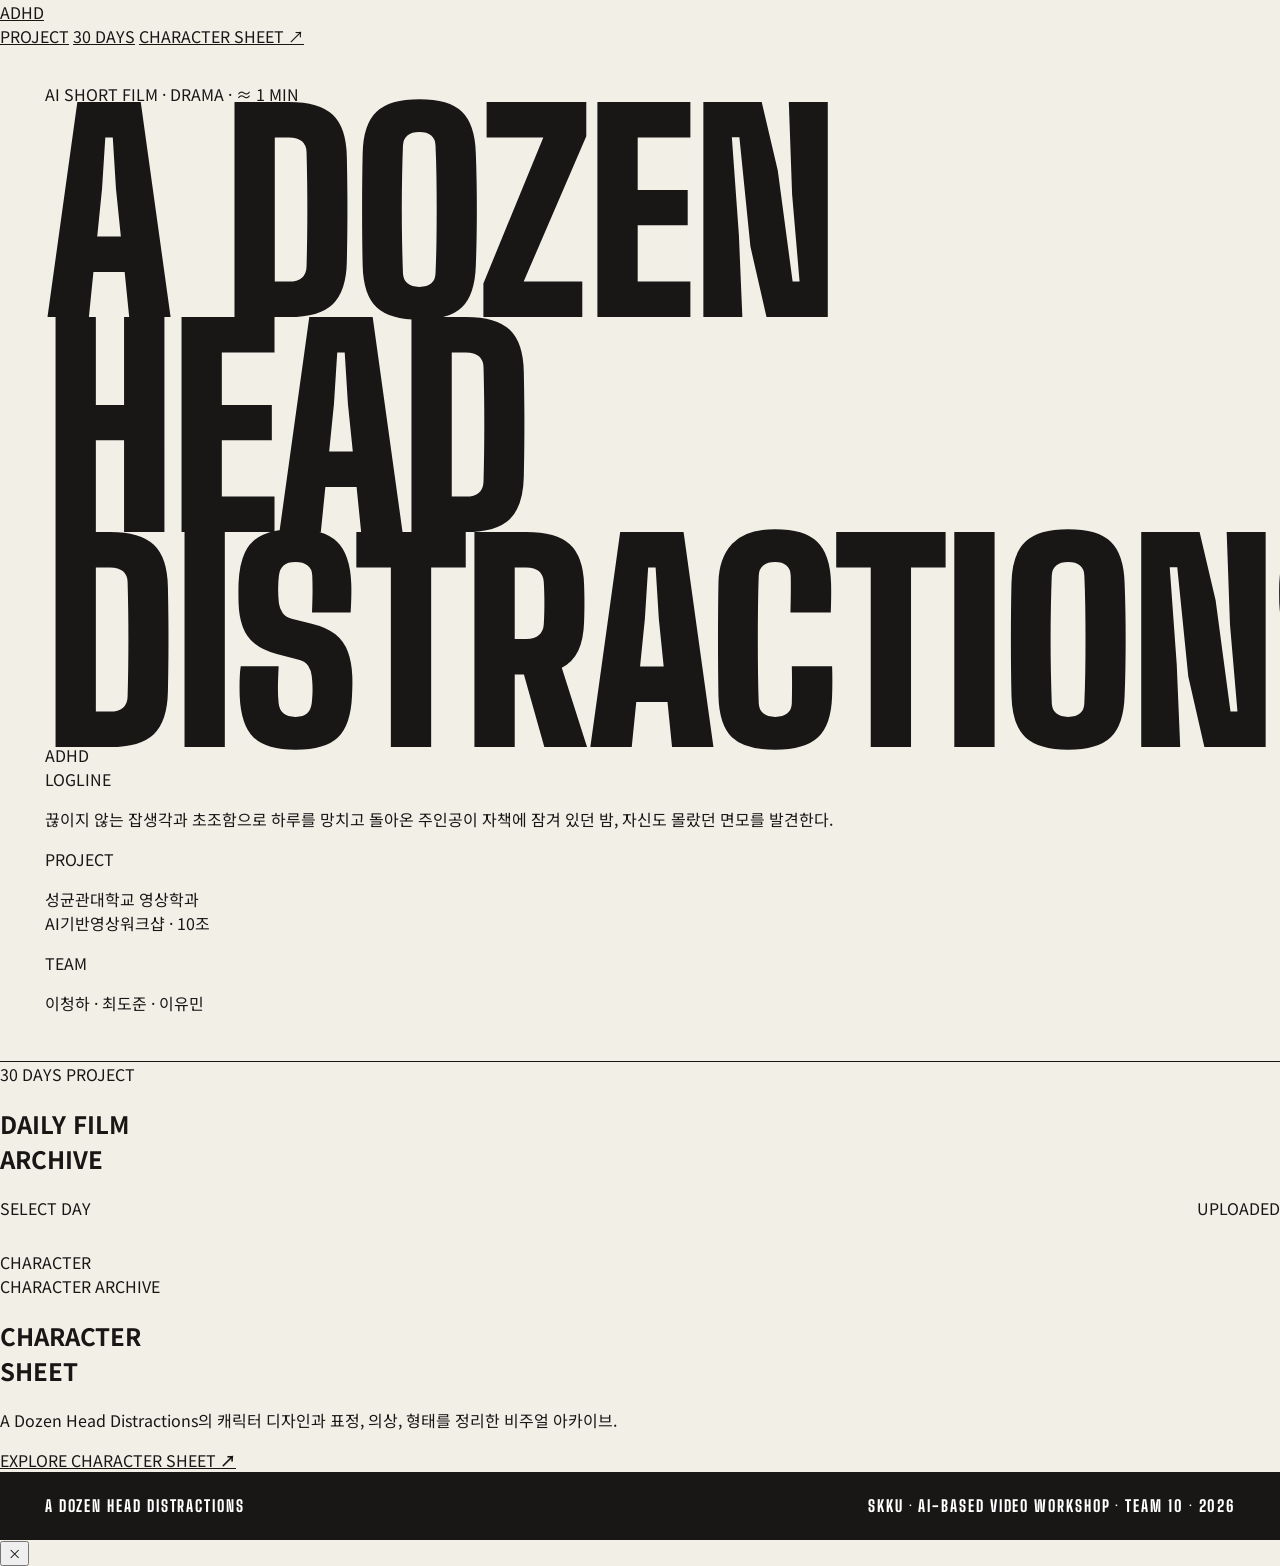
==== commit 4e1b139d: "Update index.html" ====
--- a/index.html
+++ b/index.html
@@ -4,27 +4,21 @@
   <meta charset="utf-8">
   <meta name="viewport" content="width=device-width, initial-scale=1">
 
-  <title>A DOZEN HEAD DISTRACTIONS</title>
+  <title>A Dozen Head Distractions</title>
 
   <link rel="preconnect" href="https://fonts.googleapis.com">
   <link rel="preconnect" href="https://fonts.gstatic.com" crossorigin>
-
-  <link
-    href="https://fonts.googleapis.com/css2?family=Big+Shoulders+Display:wght@600;700;800&family=Noto+Sans+KR:wght@400;500;600;700&display=swap"
-    rel="stylesheet"
-  >
+  <link href="https://fonts.googleapis.com/css2?family=Big+Shoulders+Display:wght@600;700;800&family=Noto+Sans+KR:wght@400;500;600;700&display=swap" rel="stylesheet">
 
   <link rel="stylesheet" href="style.css">
 </head>
 
 <body>
 
-<header class="site-header">
-  <a href="index.html" class="site-logo">
-    A DOZEN HEAD DISTRACTIONS
-  </a>
-
-  <nav class="site-nav">
+<header class="topbar">
+  <a class="brand" href="#top">ADHD</a>
+
+  <nav>
     <a href="#project">PROJECT</a>
     <a href="#archive">30 DAYS</a>
     <a href="character.html">CHARACTER SHEET ↗</a>
@@ -32,112 +26,170 @@
 </header>
 
 
-<main>
-
-  <!-- PROJECT INTRO -->
-  <section class="project-hero" id="project">
-
-    <div class="hero-title-area">
-      <p class="eyebrow">AI SHORT FILM · DRAMA · ≈ 1 MIN</p>
+<main id="top">
+
+  <!-- =====================================================
+       PROJECT
+       ===================================================== -->
+
+  <section class="hero" id="project">
+
+    <div class="hero-left">
+
+      <div class="hero-kicker">
+        AI SHORT FILM · DRAMA · ≈ 1 MIN
+      </div>
 
       <h1>
         A DOZEN HEAD<br>
         DISTRACTIONS
       </h1>
 
-      <div class="adhd-tag">ADHD</div>
-    </div>
-
-
-    <div class="hero-logline">
-      <span class="small-label">LOGLINE</span>
-
-      <p>
+      <div class="hero-tag">
+        ADHD
+      </div>
+
+    </div>
+
+
+    <div class="hero-right">
+
+      <div class="logline-mark"></div>
+
+      <div class="section-label">
+        LOGLINE
+      </div>
+
+      <p class="logline">
         끊이지 않는 잡생각과 초조함으로 하루를 망치고 돌아온
         주인공이 자책에 잠겨 있던 밤,
         자신도 몰랐던 면모를 발견한다.
       </p>
-    </div>
-
-
-    <div class="hero-credit">
-      <p>
-        성균관대학교 영상학과<br>
-        AI기반영상워크샵 · 10조
-      </p>
-
-      <p class="member-names">
-        이청하 · 최도준 · 이유민
-      </p>
+
+
+      <div class="credits">
+
+        <div>
+          <span>PROJECT</span>
+          <p>
+            성균관대학교 영상학과<br>
+            AI기반영상워크샵 · 10조
+          </p>
+        </div>
+
+        <div>
+          <span>TEAM</span>
+          <p>
+            이청하 · 최도준 · 이유민
+          </p>
+        </div>
+
+      </div>
+
     </div>
 
   </section>
 
 
-  <!-- 30 DAYS -->
-  <section class="archive-section" id="archive">
-
-    <div class="archive-heading">
+
+  <!-- =====================================================
+       30 DAYS
+       ===================================================== -->
+
+  <section class="archive" id="archive">
+
+    <div class="archive-title">
+
       <div>
-        <span class="small-label">30 DAYS PROJECT</span>
-        <h2>DAILY FILM ARCHIVE</h2>
-      </div>
-
-      <div id="archive-status"></div>
-    </div>
-
-
-    <!-- 선택한 DAY 영상 -->
-    <div id="day-main"></div>
-
-
-    <!-- DAY 01 ~ 30 -->
-    <div class="day-selector-wrap">
-
-      <div class="selector-heading">
-        <span>SELECT DAY</span>
-
-        <span class="uploaded-key">
+        <span class="section-label">
+          30 DAYS PROJECT
+        </span>
+
+        <h2>
+          DAILY FILM<br>
+          ARCHIVE
+        </h2>
+      </div>
+
+      <div id="current-status"></div>
+
+    </div>
+
+
+    <!-- 현재 선택된 DAY -->
+    <div id="current-day"></div>
+
+
+    <!-- 날짜 선택 -->
+    <div class="days-area">
+
+      <div class="days-heading">
+
+        <span>
+          SELECT DAY
+        </span>
+
+        <span class="uploaded-legend">
           <i></i>
           UPLOADED
         </span>
-      </div>
-
-      <div id="day-selector" class="day-selector"></div>
+
+      </div>
+
+      <div
+        class="days-grid"
+        id="days-grid"
+      ></div>
 
     </div>
 
   </section>
 
 
-  <!-- CHARACTER ENTRY -->
+
+  <!-- =====================================================
+       CHARACTER SHEET ENTRY
+       ===================================================== -->
+
   <section class="character-entry">
 
-    <div class="character-entry-number">
-      CHARACTER<br>
-      ARCHIVE
-    </div>
-
-    <div class="character-entry-copy">
-
-      <span class="small-label">
-        CHARACTER SHEET
-      </span>
-
-      <h2>
-        MEET THE<br>
-        CHARACTERS
-      </h2>
-
-      <p>
-        A Dozen Head Distractions의 캐릭터 디자인,
-        표정과 디테일을 확인할 수 있습니다.
-      </p>
-
-      <a href="character.html" class="detail-link">
-        EXPLORE CHARACTER SHEET
-        <span>↗</span>
-      </a>
+    <div class="character-bg-word">
+      CHARACTER
+    </div>
+
+
+    <div class="character-entry-inner">
+
+      <div>
+
+        <span class="section-label">
+          CHARACTER ARCHIVE
+        </span>
+
+        <h2>
+          CHARACTER<br>
+          SHEET
+        </h2>
+
+      </div>
+
+
+      <div class="character-entry-text">
+
+        <p>
+          A Dozen Head Distractions의 캐릭터 디자인과
+          표정, 의상, 형태를 정리한 비주얼 아카이브.
+        </p>
+
+        <a
+          class="arrow-link"
+          href="character.html"
+        >
+          EXPLORE CHARACTER SHEET
+          <b>↗</b>
+        </a>
+
+      </div>
 
     </div>
 
@@ -146,33 +198,51 @@
 </main>
 
 
+
 <footer>
-  <div>A DOZEN HEAD DISTRACTIONS</div>
+
+  <div>
+    A DOZEN HEAD DISTRACTIONS
+  </div>
 
   <div>
     SKKU · AI-BASED VIDEO WORKSHOP · TEAM 10 · 2026
   </div>
+
 </footer>
 
 
-<!-- DAY DETAIL MODAL -->
-<div id="detail-modal" class="modal" aria-hidden="true">
-
-  <div class="modal-backdrop" data-close-modal></div>
-
-  <div class="modal-panel">
+
+<!-- =====================================================
+     VIEW DETAILS
+     ===================================================== -->
+
+<div
+  class="detail-overlay"
+  id="detail-overlay"
+  aria-hidden="true"
+>
+
+  <div
+    class="detail-background"
+    data-close
+  ></div>
+
+
+  <aside class="detail-panel">
 
     <button
-      class="modal-close"
-      data-close-modal
-      aria-label="Close"
+      class="detail-close"
+      data-close
+      aria-label="close"
     >
       ×
     </button>
 
+
     <div id="detail-content"></div>
 
-  </div>
+  </aside>
 
 </div>
 
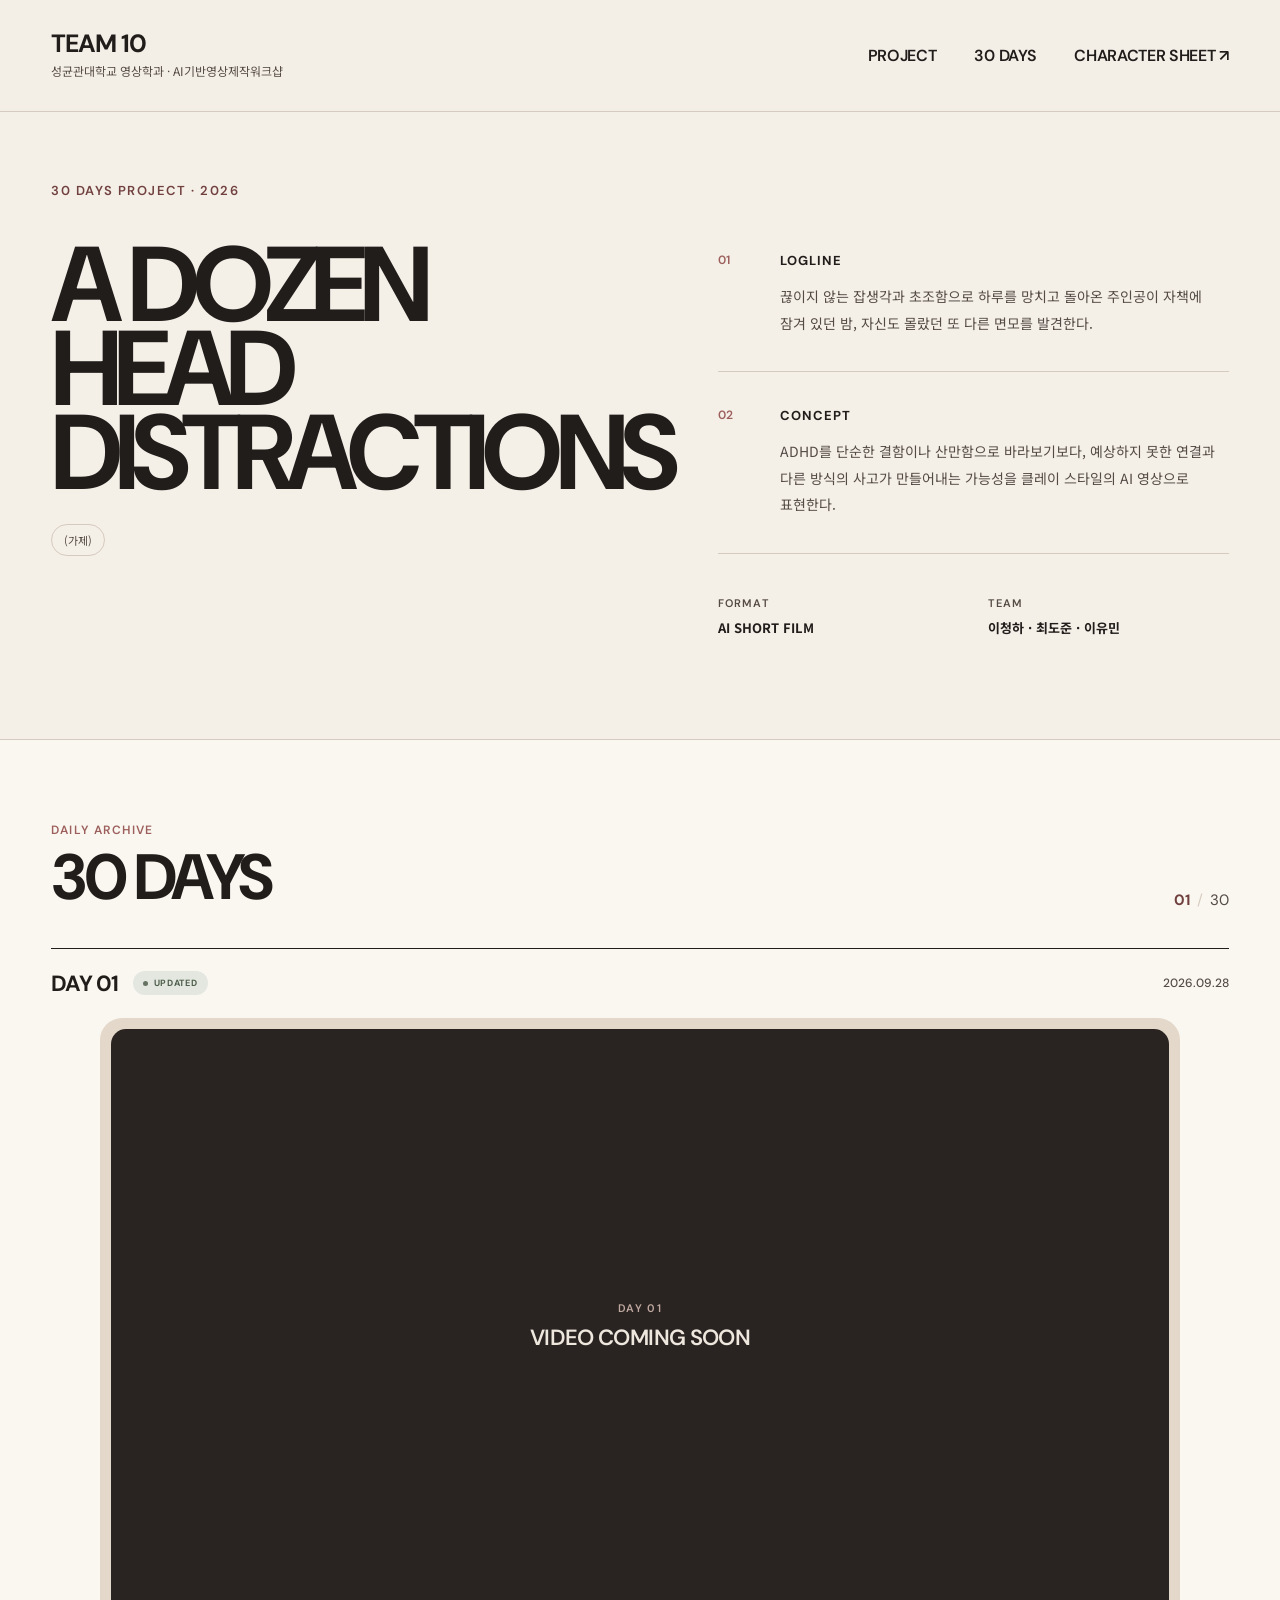
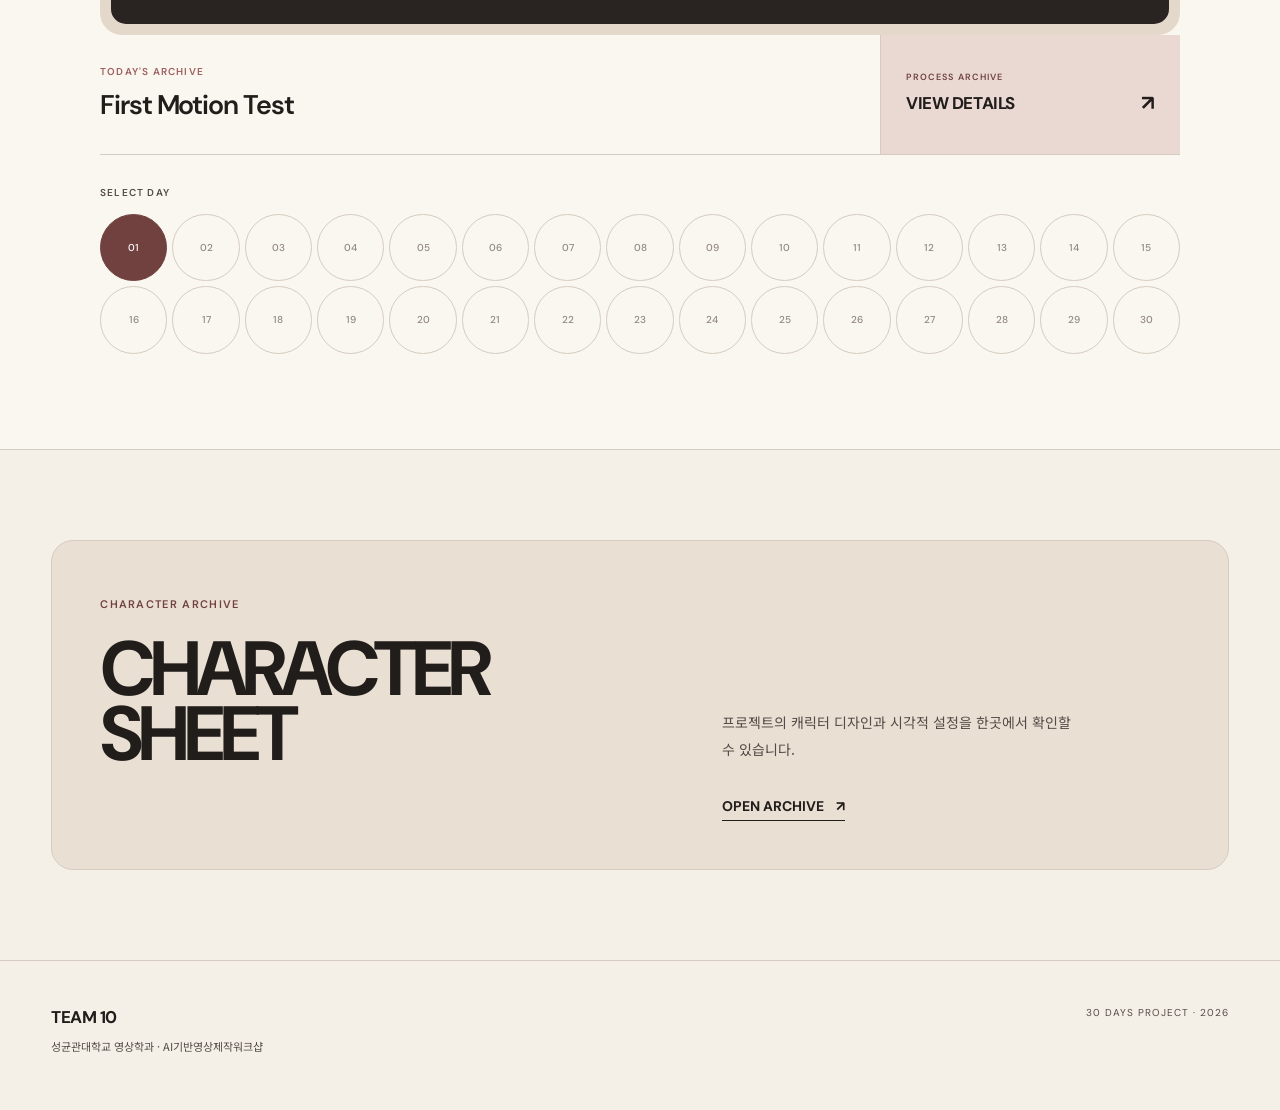
==== commit 18f1f630: "Update index.html" ====
--- a/index.html
+++ b/index.html
@@ -1,254 +1,479 @@
-<!doctype html>
+<!DOCTYPE html>
 <html lang="ko">
 <head>
-  <meta charset="utf-8">
-  <meta name="viewport" content="width=device-width, initial-scale=1">
-
-  <title>A Dozen Head Distractions</title>
-
+  <meta charset="UTF-8" />
+  <meta name="viewport" content="width=device-width, initial-scale=1.0" />
+
+  <title>TEAM 10 — 30 DAYS PROJECT</title>
+
+  <!-- Korean / English typography -->
   <link rel="preconnect" href="https://fonts.googleapis.com">
   <link rel="preconnect" href="https://fonts.gstatic.com" crossorigin>
-  <link href="https://fonts.googleapis.com/css2?family=Big+Shoulders+Display:wght@600;700;800&family=Noto+Sans+KR:wght@400;500;600;700&display=swap" rel="stylesheet">
-
-  <link rel="stylesheet" href="style.css">
+
+  <link
+    href="https://fonts.googleapis.com/css2?family=DM+Sans:wght@400;500;600;700&family=Noto+Sans+KR:wght@400;500;600;700&display=swap"
+    rel="stylesheet"
+  >
+
+  <link rel="stylesheet" href="./style.css" />
 </head>
 
 <body>
 
-<header class="topbar">
-  <a class="brand" href="#top">ADHD</a>
-
-  <nav>
-    <a href="#project">PROJECT</a>
-    <a href="#archive">30 DAYS</a>
-    <a href="character.html">CHARACTER SHEET ↗</a>
-  </nav>
-</header>
-
-
-<main id="top">
-
-  <!-- =====================================================
-       PROJECT
-       ===================================================== -->
-
-  <section class="hero" id="project">
-
-    <div class="hero-left">
-
-      <div class="hero-kicker">
-        AI SHORT FILM · DRAMA · ≈ 1 MIN
-      </div>
-
-      <h1>
-        A DOZEN HEAD<br>
-        DISTRACTIONS
-      </h1>
-
-      <div class="hero-tag">
-        ADHD
+  <!-- ======================================================
+       HEADER
+  ======================================================= -->
+
+  <header class="site-header">
+
+    <a href="./index.html" class="brand">
+      <span class="brand-title">TEAM 10</span>
+      <span class="brand-sub">
+        성균관대학교 영상학과 · AI기반영상제작워크샵
+      </span>
+    </a>
+
+    <nav class="main-nav">
+      <a href="#project">PROJECT</a>
+      <a href="#archive">30 DAYS</a>
+      <a href="./character.html">CHARACTER SHEET ↗</a>
+    </nav>
+
+  </header>
+
+
+  <main>
+
+    <!-- ======================================================
+         PROJECT INTRO
+    ======================================================= -->
+
+    <section class="project-intro" id="project">
+
+      <div class="intro-label">
+        30 DAYS PROJECT · 2026
+      </div>
+
+      <div class="intro-grid">
+
+        <div class="intro-title-wrap">
+
+          <h1 class="project-title">
+            A DOZEN<br>
+            HEAD<br>
+            DISTRACTIONS
+          </h1>
+
+          <span class="working-title">(가제)</span>
+
+        </div>
+
+
+        <div class="project-info">
+
+          <div class="info-block">
+            <span class="info-number">01</span>
+
+            <div>
+              <span class="info-label">LOGLINE</span>
+
+              <p>
+                끊이지 않는 잡생각과 초조함으로 하루를 망치고 돌아온
+                주인공이 자책에 잠겨 있던 밤, 자신도 몰랐던 또 다른
+                면모를 발견한다.
+              </p>
+            </div>
+          </div>
+
+
+          <div class="info-block">
+            <span class="info-number">02</span>
+
+            <div>
+              <span class="info-label">CONCEPT</span>
+
+              <p>
+                ADHD를 단순한 결함이나 산만함으로 바라보기보다,
+                예상하지 못한 연결과 다른 방식의 사고가 만들어내는
+                가능성을 클레이 스타일의 AI 영상으로 표현한다.
+              </p>
+            </div>
+          </div>
+
+
+          <div class="project-meta">
+
+            <div>
+              <span>FORMAT</span>
+              <strong>AI SHORT FILM</strong>
+            </div>
+
+            <div>
+              <span>TEAM</span>
+              <strong>이청하 · 최도준 · 이유민</strong>
+            </div>
+
+          </div>
+
+        </div>
+
+      </div>
+
+    </section>
+
+
+
+    <!-- ======================================================
+         DAILY ARCHIVE
+    ======================================================= -->
+
+    <section class="archive" id="archive">
+
+      <div class="section-heading">
+
+        <div>
+          <span class="section-kicker">DAILY ARCHIVE</span>
+          <h2>30 DAYS</h2>
+        </div>
+
+        <div class="archive-progress">
+          <span id="completedCount">01</span>
+          <span class="progress-divider">/</span>
+          <span>30</span>
+        </div>
+
+      </div>
+
+
+      <!-- CURRENT DAY -->
+
+      <article class="day-feature">
+
+        <div class="day-topline">
+
+          <div class="day-heading">
+            <span class="day-number" id="dayNumber">DAY 01</span>
+
+            <span class="uploaded-badge" id="uploadedBadge">
+              <span class="badge-dot"></span>
+              UPDATED
+            </span>
+          </div>
+
+          <time id="dayDate">
+            2026.09.28
+          </time>
+
+        </div>
+
+
+        <!-- VIDEO -->
+
+        <div class="video-shell" id="videoShell">
+
+          <div class="video-frame" id="videoContainer">
+
+            <div class="video-placeholder">
+              <span>DAY 01</span>
+              <p>VIDEO ARCHIVE</p>
+            </div>
+
+          </div>
+
+        </div>
+
+
+        <!-- DAY INFORMATION / DETAILS CTA -->
+
+        <div class="day-bottom">
+
+          <div class="day-summary">
+
+            <span class="day-summary-label">
+              TODAY'S ARCHIVE
+            </span>
+
+            <h3 id="dayTitle">
+              First Motion Test
+            </h3>
+
+          </div>
+
+
+          <button
+            class="details-button"
+            id="detailsButton"
+            type="button"
+          >
+            <span class="details-small">
+              PROCESS ARCHIVE
+            </span>
+
+            <span class="details-main">
+              VIEW DETAILS
+              <span class="details-arrow">↗</span>
+            </span>
+          </button>
+
+        </div>
+
+
+        <!-- DAY SELECTOR -->
+
+        <div class="day-selector-wrap">
+
+          <span class="selector-title">
+            SELECT DAY
+          </span>
+
+          <div class="day-selector" id="daySelector">
+          </div>
+
+        </div>
+
+      </article>
+
+    </section>
+
+
+
+    <!-- ======================================================
+         CHARACTER CTA
+    ======================================================= -->
+
+    <section class="character-entry">
+
+      <a
+        href="./character.html"
+        class="character-card"
+      >
+
+        <div class="character-left">
+
+          <span class="character-index">
+            CHARACTER ARCHIVE
+          </span>
+
+          <h2>
+            CHARACTER<br>
+            SHEET
+          </h2>
+
+        </div>
+
+
+        <div class="character-right">
+
+          <p>
+            프로젝트의 캐릭터 디자인과 시각적 설정을
+            한곳에서 확인할 수 있습니다.
+          </p>
+
+          <span class="character-link">
+            OPEN ARCHIVE
+            <span>↗</span>
+          </span>
+
+        </div>
+
+      </a>
+
+    </section>
+
+  </main>
+
+
+
+  <!-- ======================================================
+       DETAILS PANEL
+  ======================================================= -->
+
+  <div
+    class="details-overlay"
+    id="detailsOverlay"
+    aria-hidden="true"
+  >
+
+    <div class="details-panel">
+
+      <div class="details-header">
+
+        <div>
+
+          <span class="detail-day" id="detailDay">
+            DAY 01
+          </span>
+
+          <h2 id="detailTitle">
+            First Motion Test
+          </h2>
+
+        </div>
+
+
+        <button
+          class="close-button"
+          id="closeDetails"
+          type="button"
+          aria-label="Close"
+        >
+          ×
+        </button>
+
+      </div>
+
+
+
+      <div class="detail-content">
+
+
+        <!-- DESCRIPTION -->
+
+        <section class="detail-section">
+
+          <div class="detail-number">
+            01
+          </div>
+
+          <div class="detail-body">
+
+            <span class="detail-label">
+              DESCRIPTION
+            </span>
+
+            <p id="detailDescription">
+            </p>
+
+          </div>
+
+        </section>
+
+
+
+        <!-- PROMPT -->
+
+        <section class="detail-section">
+
+          <div class="detail-number">
+            02
+          </div>
+
+          <div class="detail-body">
+
+            <span class="detail-label">
+              PROMPT
+            </span>
+
+            <p id="detailPrompt">
+            </p>
+
+
+            <a
+              href="./day1-prompt.pdf"
+              target="_blank"
+              class="prompt-file"
+              id="promptFile"
+            >
+
+              <span class="file-icon">
+                PDF
+              </span>
+
+              <span class="file-info">
+                <strong>
+                  VIEW PROMPT FILE
+                </strong>
+
+                <small>
+                  DAY 01 · PDF DOCUMENT
+                </small>
+              </span>
+
+              <span class="file-arrow">
+                ↗
+              </span>
+
+            </a>
+
+          </div>
+
+        </section>
+
+
+
+        <!-- NOTE -->
+
+        <section class="detail-section">
+
+          <div class="detail-number">
+            03
+          </div>
+
+          <div class="detail-body">
+
+            <span class="detail-label">
+              NOTE
+            </span>
+
+            <p id="detailNote">
+            </p>
+
+          </div>
+
+        </section>
+
+
+      </div>
+
+
+      <div class="detail-footer">
+
+        <button
+          class="detail-prev"
+          id="detailPrev"
+          type="button"
+        >
+          ← PREVIOUS DAY
+        </button>
+
+        <button
+          class="detail-next"
+          id="detailNext"
+          type="button"
+        >
+          NEXT DAY →
+        </button>
+
       </div>
 
     </div>
 
-
-    <div class="hero-right">
-
-      <div class="logline-mark"></div>
-
-      <div class="section-label">
-        LOGLINE
-      </div>
-
-      <p class="logline">
-        끊이지 않는 잡생각과 초조함으로 하루를 망치고 돌아온
-        주인공이 자책에 잠겨 있던 밤,
-        자신도 몰랐던 면모를 발견한다.
-      </p>
-
-
-      <div class="credits">
-
-        <div>
-          <span>PROJECT</span>
-          <p>
-            성균관대학교 영상학과<br>
-            AI기반영상워크샵 · 10조
-          </p>
-        </div>
-
-        <div>
-          <span>TEAM</span>
-          <p>
-            이청하 · 최도준 · 이유민
-          </p>
-        </div>
-
-      </div>
-
+  </div>
+
+
+
+  <!-- ======================================================
+       FOOTER
+  ======================================================= -->
+
+  <footer class="site-footer">
+
+    <div>
+      <strong>TEAM 10</strong>
+      <span>
+        성균관대학교 영상학과 · AI기반영상제작워크샵
+      </span>
     </div>
 
-  </section>
-
-
-
-  <!-- =====================================================
-       30 DAYS
-       ===================================================== -->
-
-  <section class="archive" id="archive">
-
-    <div class="archive-title">
-
-      <div>
-        <span class="section-label">
-          30 DAYS PROJECT
-        </span>
-
-        <h2>
-          DAILY FILM<br>
-          ARCHIVE
-        </h2>
-      </div>
-
-      <div id="current-status"></div>
-
+    <div class="footer-year">
+      30 DAYS PROJECT · 2026
     </div>
 
-
-    <!-- 현재 선택된 DAY -->
-    <div id="current-day"></div>
-
-
-    <!-- 날짜 선택 -->
-    <div class="days-area">
-
-      <div class="days-heading">
-
-        <span>
-          SELECT DAY
-        </span>
-
-        <span class="uploaded-legend">
-          <i></i>
-          UPLOADED
-        </span>
-
-      </div>
-
-      <div
-        class="days-grid"
-        id="days-grid"
-      ></div>
-
-    </div>
-
-  </section>
-
-
-
-  <!-- =====================================================
-       CHARACTER SHEET ENTRY
-       ===================================================== -->
-
-  <section class="character-entry">
-
-    <div class="character-bg-word">
-      CHARACTER
-    </div>
-
-
-    <div class="character-entry-inner">
-
-      <div>
-
-        <span class="section-label">
-          CHARACTER ARCHIVE
-        </span>
-
-        <h2>
-          CHARACTER<br>
-          SHEET
-        </h2>
-
-      </div>
-
-
-      <div class="character-entry-text">
-
-        <p>
-          A Dozen Head Distractions의 캐릭터 디자인과
-          표정, 의상, 형태를 정리한 비주얼 아카이브.
-        </p>
-
-        <a
-          class="arrow-link"
-          href="character.html"
-        >
-          EXPLORE CHARACTER SHEET
-          <b>↗</b>
-        </a>
-
-      </div>
-
-    </div>
-
-  </section>
-
-</main>
-
-
-
-<footer>
-
-  <div>
-    A DOZEN HEAD DISTRACTIONS
-  </div>
-
-  <div>
-    SKKU · AI-BASED VIDEO WORKSHOP · TEAM 10 · 2026
-  </div>
-
-</footer>
-
-
-
-<!-- =====================================================
-     VIEW DETAILS
-     ===================================================== -->
-
-<div
-  class="detail-overlay"
-  id="detail-overlay"
-  aria-hidden="true"
->
-
-  <div
-    class="detail-background"
-    data-close
-  ></div>
-
-
-  <aside class="detail-panel">
-
-    <button
-      class="detail-close"
-      data-close
-      aria-label="close"
-    >
-      ×
-    </button>
-
-
-    <div id="detail-content"></div>
-
-  </aside>
-
-</div>
-
-
-<script src="data.js"></script>
-<script src="script.js"></script>
+  </footer>
+
+
+  <script src="./data.js"></script>
+  <script src="./script.js"></script>
 
 </body>
 </html>
--- a/style.css
+++ b/style.css
@@ -1,2104 +1,1381 @@
-/* =========================================
-   COLORS
-   ========================================= */
+/* =========================================================
+   ROOT
+========================================================= */
 
 :root {
-
-  --paper: #f2efe7;
-
-  --paper-dark: #e7e1d8;
-
-  --black: #181716;
-
-  --soft-black: #292624;
-
-  --gray: #d6d0c7;
-
-  --gray2: #8f8880;
-
-  /* 차분한 버건디 */
-  --accent: #754b50;
-
-  --accent-dark: #493437;
-
-  --accent-soft: #c9b8b5;
-
-  --accent-pale: #e6ded9;
-
-}
-
+  --paper: #f4efe7;
+  --paper-light: #faf7f1;
+
+  --ink: #211d1b;
+  --ink-soft: #554b46;
+
+  --line: #d6cbc0;
+
+  --clay: #9d5f5c;
+  --clay-dark: #71413f;
+  --clay-light: #ead9d3;
+
+  --brown: #775b4d;
+  --cream: #e7d6be;
+
+  --green: #667363;
+
+  --radius: 22px;
+
+  --font-en: "DM Sans", sans-serif;
+  --font-ko: "Noto Sans KR", sans-serif;
+}
+
+
+/* =========================================================
+   RESET
+========================================================= */
 
 * {
   box-sizing: border-box;
 }
 
-
 html {
   scroll-behavior: smooth;
 }
 
-
 body {
-
   margin: 0;
-
-  background:
-    var(--paper);
-
-  color:
-    var(--black);
-
-  font-family:
-    "Noto Sans KR",
-    sans-serif;
-
-}
-
-
-button,
+  background: var(--paper);
+  color: var(--ink);
+  font-family: var(--font-ko);
+  -webkit-font-smoothing: antialiased;
+}
+
 a {
   color: inherit;
-}
-
+  text-decoration: none;
+}
 
 button {
-  font-family: inherit;
-}
-
-
-.hidden {
-  display: none !important;
-}
-
-
-
-/* =========================================
+  font: inherit;
+}
+
+img {
+  display: block;
+  width: 100%;
+}
+
+
+/* =========================================================
    HEADER
-   ========================================= */
-
-.header {
-
-  height: 74px;
-
-  padding:
-    0 3.5vw;
-
-  display: flex;
-
+========================================================= */
+
+.site-header {
+  min-height: 112px;
+
+  padding: 25px 4vw;
+
+  display: flex;
   align-items: center;
-
   justify-content: space-between;
 
+  border-bottom: 1px solid var(--line);
+
+  background: rgba(244, 239, 231, 0.96);
+
   position: sticky;
-
   top: 0;
+  z-index: 50;
+
+  backdrop-filter: blur(10px);
+}
+
+
+.brand {
+  display: flex;
+  flex-direction: column;
+  gap: 5px;
+}
+
+
+.brand-title {
+  font-family: var(--font-en);
+  font-size: 25px;
+  line-height: 1;
+  font-weight: 700;
+  letter-spacing: -0.04em;
+}
+
+
+.brand-sub {
+  font-size: 12px;
+  line-height: 1.6;
+  color: var(--ink-soft);
+}
+
+
+.main-nav {
+  display: flex;
+  align-items: center;
+  gap: 38px;
+}
+
+
+.main-nav a {
+  font-family: var(--font-en);
+  font-size: 16px;
+  font-weight: 600;
+
+  letter-spacing: -0.02em;
+
+  position: relative;
+}
+
+
+.main-nav a::after {
+  content: "";
+
+  position: absolute;
+
+  left: 0;
+  bottom: -6px;
+
+  width: 0;
+  height: 2px;
+
+  background: var(--clay);
+
+  transition: width 0.25s ease;
+}
+
+
+.main-nav a:hover::after {
+  width: 100%;
+}
+
+
+/* =========================================================
+   PROJECT
+========================================================= */
+
+.project-intro {
+  padding: 70px 4vw 100px;
+}
+
+
+.intro-label {
+  font-family: var(--font-en);
+
+  font-size: 13px;
+  font-weight: 600;
+
+  letter-spacing: 0.12em;
+
+  margin-bottom: 45px;
+
+  color: var(--clay-dark);
+}
+
+
+.intro-grid {
+  display: grid;
+
+  grid-template-columns:
+    minmax(400px, 1.05fr)
+    minmax(350px, 0.95fr);
+
+  gap: 8vw;
+}
+
+
+.intro-title-wrap {
+  position: relative;
+}
+
+
+.project-title {
+  margin: 0;
+
+  font-family: var(--font-en);
+
+  font-size: clamp(64px, 8.3vw, 138px);
+  line-height: 0.79;
+
+  letter-spacing: -0.075em;
+
+  font-weight: 700;
+}
+
+
+.working-title {
+  display: inline-block;
+
+  margin-top: 28px;
+
+  padding: 7px 12px;
+
+  border: 1px solid var(--line);
+  border-radius: 999px;
+
+  font-size: 11px;
+
+  color: var(--ink-soft);
+}
+
+
+.project-info {
+  padding-top: 8px;
+}
+
+
+.info-block {
+  display: grid;
+
+  grid-template-columns: 42px 1fr;
+
+  gap: 20px;
+
+  padding: 0 0 35px;
+  margin-bottom: 35px;
+
+  border-bottom: 1px solid var(--line);
+}
+
+
+.info-number {
+  font-family: var(--font-en);
+
+  font-size: 12px;
+  font-weight: 600;
+
+  color: var(--clay);
+}
+
+
+.info-label {
+  display: block;
+
+  font-family: var(--font-en);
+
+  font-size: 13px;
+  font-weight: 700;
+
+  letter-spacing: 0.08em;
+
+  margin-bottom: 14px;
+}
+
+
+.info-block p {
+  margin: 0;
+
+  max-width: 620px;
+
+  font-size: 14px;
+  font-weight: 400;
+
+  line-height: 1.9;
+
+  word-break: keep-all;
+
+  color: var(--ink-soft);
+}
+
+
+.project-meta {
+  display: grid;
+  grid-template-columns: 1fr 1fr;
+
+  gap: 30px;
+
+  margin-top: 42px;
+}
+
+
+.project-meta div {
+  display: flex;
+  flex-direction: column;
+
+  gap: 8px;
+}
+
+
+.project-meta span {
+  font-family: var(--font-en);
+
+  font-size: 11px;
+  font-weight: 600;
+
+  letter-spacing: 0.1em;
+
+  color: var(--ink-soft);
+}
+
+
+.project-meta strong {
+  font-size: 13px;
+
+  line-height: 1.6;
+}
+
+
+/* =========================================================
+   ARCHIVE
+========================================================= */
+
+.archive {
+  background: var(--paper-light);
+
+  border-top: 1px solid var(--line);
+  border-bottom: 1px solid var(--line);
+
+  padding: 75px 4vw 95px;
+}
+
+
+.section-heading {
+  display: flex;
+  justify-content: space-between;
+  align-items: flex-end;
+
+  margin-bottom: 38px;
+}
+
+
+.section-kicker {
+  font-family: var(--font-en);
+
+  font-size: 12px;
+  font-weight: 600;
+
+  letter-spacing: 0.12em;
+
+  color: var(--clay);
+}
+
+
+.section-heading h2 {
+  margin: 7px 0 0;
+
+  font-family: var(--font-en);
+
+  font-size: clamp(42px, 5vw, 72px);
+  line-height: 1;
+
+  letter-spacing: -0.055em;
+}
+
+
+.archive-progress {
+  display: flex;
+  align-items: baseline;
+
+  gap: 7px;
+
+  font-family: var(--font-en);
+  font-size: 15px;
+
+  color: var(--ink-soft);
+}
+
+
+.archive-progress span:first-child {
+  color: var(--clay-dark);
+  font-weight: 700;
+}
+
+
+.progress-divider {
+  color: var(--line);
+}
+
+
+/* =========================================================
+   DAY FEATURE
+========================================================= */
+
+.day-feature {
+  max-width: 1280px;
+
+  margin: 0 auto;
+}
+
+
+.day-topline {
+  display: flex;
+
+  justify-content: space-between;
+  align-items: center;
+
+  padding: 20px 0;
+
+  border-top: 1px solid var(--ink);
+}
+
+
+.day-heading {
+  display: flex;
+  align-items: center;
+
+  gap: 14px;
+}
+
+
+.day-number {
+  font-family: var(--font-en);
+
+  font-size: 22px;
+  font-weight: 700;
+
+  letter-spacing: -0.035em;
+}
+
+
+.day-topline time {
+  font-family: var(--font-en);
+
+  font-size: 12px;
+  font-weight: 500;
+
+  color: var(--ink-soft);
+}
+
+
+.uploaded-badge {
+  display: inline-flex;
+  align-items: center;
+
+  gap: 6px;
+
+  padding: 6px 10px;
+
+  border-radius: 999px;
+
+  background: #e3e7df;
+
+  color: #4f5e4c;
+
+  font-family: var(--font-en);
+
+  font-size: 9px;
+  font-weight: 700;
+
+  letter-spacing: 0.08em;
+}
+
+
+.badge-dot {
+  width: 5px;
+  height: 5px;
+
+  border-radius: 50%;
+
+  background: var(--green);
+}
+
+
+/* =========================================================
+   VIDEO
+========================================================= */
+
+.video-shell {
+  width: 100%;
+
+  max-width: 1080px;
+
+  margin: 0 auto;
+
+  padding: 11px;
+
+  background: #e4d8ca;
+
+  border-radius: var(--radius);
+}
+
+
+.video-frame {
+  position: relative;
+
+  overflow: hidden;
+
+  width: 100%;
+  aspect-ratio: 16 / 9;
+
+  background: #292321;
+
+  border-radius: calc(var(--radius) - 7px);
+}
+
+
+.video-frame iframe,
+.video-frame video {
+  width: 100%;
+  height: 100%;
+
+  border: 0;
+
+  display: block;
+}
+
+
+.video-placeholder {
+  width: 100%;
+  height: 100%;
+
+  display: flex;
+  flex-direction: column;
+
+  justify-content: center;
+  align-items: center;
+
+  gap: 8px;
+
+  color: #eee7de;
+}
+
+
+.video-placeholder span {
+  font-family: var(--font-en);
+
+  font-size: 11px;
+  font-weight: 600;
+
+  letter-spacing: 0.12em;
+
+  color: #bfa9a0;
+}
+
+
+.video-placeholder p {
+  margin: 0;
+
+  font-family: var(--font-en);
+
+  font-size: 22px;
+  font-weight: 600;
+
+  letter-spacing: -0.03em;
+}
+
+
+/* =========================================================
+   DAY BOTTOM
+========================================================= */
+
+.day-bottom {
+  max-width: 1080px;
+
+  margin: 0 auto;
+
+  display: grid;
+
+  grid-template-columns: 1fr 300px;
+
+  border-bottom: 1px solid var(--line);
+}
+
+
+.day-summary {
+  padding: 30px 0 32px;
+}
+
+
+.day-summary-label {
+  display: block;
+
+  font-family: var(--font-en);
+
+  font-size: 10px;
+  font-weight: 600;
+
+  letter-spacing: 0.12em;
+
+  color: var(--clay);
+
+  margin-bottom: 9px;
+}
+
+
+.day-summary h3 {
+  margin: 0;
+
+  font-family: var(--font-en);
+
+  font-size: 27px;
+  font-weight: 600;
+
+  letter-spacing: -0.04em;
+}
+
+
+.details-button {
+  border: 0;
+  border-left: 1px solid var(--line);
+
+  background: var(--clay-light);
+
+  color: var(--ink);
+
+  cursor: pointer;
+
+  padding: 22px 25px;
+
+  display: flex;
+  flex-direction: column;
+
+  justify-content: center;
+  align-items: flex-start;
+
+  text-align: left;
+
+  transition:
+    background 0.25s ease,
+    color 0.25s ease;
+}
+
+
+.details-small {
+  display: block;
+
+  margin-bottom: 6px;
+
+  font-family: var(--font-en);
+
+  font-size: 9px;
+  font-weight: 600;
+
+  letter-spacing: 0.12em;
+
+  color: var(--clay-dark);
+}
+
+
+.details-main {
+  width: 100%;
+
+  display: flex;
+  align-items: center;
+  justify-content: space-between;
+
+  font-family: var(--font-en);
+
+  font-size: 17px;
+  font-weight: 700;
+
+  letter-spacing: -0.025em;
+}
+
+
+.details-arrow {
+  font-size: 21px;
+
+  transition: transform 0.25s ease;
+}
+
+
+.details-button:hover {
+  background: var(--clay-dark);
+  color: white;
+}
+
+
+.details-button:hover .details-small {
+  color: #eadad7;
+}
+
+
+.details-button:hover .details-arrow {
+  transform: translate(4px, -4px);
+}
+
+
+/* =========================================================
+   DAY SELECTOR
+========================================================= */
+
+.day-selector-wrap {
+  max-width: 1080px;
+
+  margin: 0 auto;
+
+  padding-top: 31px;
+}
+
+
+.selector-title {
+  display: block;
+
+  margin-bottom: 15px;
+
+  font-family: var(--font-en);
+
+  font-size: 10px;
+  font-weight: 600;
+
+  letter-spacing: 0.12em;
+
+  color: var(--ink-soft);
+}
+
+
+.day-selector {
+  display: grid;
+
+  grid-template-columns: repeat(15, 1fr);
+
+  gap: 5px;
+}
+
+
+.day-button {
+  aspect-ratio: 1;
+
+  border: 1px solid var(--line);
+
+  background: transparent;
+
+  border-radius: 50%;
+
+  cursor: pointer;
+
+  font-family: var(--font-en);
+
+  font-size: 10px;
+  font-weight: 500;
+
+  color: #91877f;
+
+  transition: all 0.2s ease;
+}
+
+
+.day-button:hover {
+  border-color: var(--clay);
+  color: var(--clay-dark);
+}
+
+
+.day-button.available {
+  color: var(--ink);
+
+  border-color: #b8a59a;
+}
+
+
+.day-button.active {
+  background: var(--clay-dark);
+
+  border-color: var(--clay-dark);
+
+  color: white;
+}
+
+
+/* =========================================================
+   CHARACTER ENTRY
+========================================================= */
+
+.character-entry {
+  padding: 90px 4vw;
+}
+
+
+.character-card {
+  max-width: 1280px;
+
+  margin: 0 auto;
+
+  min-height: 330px;
+
+  border: 1px solid var(--line);
+  border-radius: var(--radius);
+
+  padding: 48px;
+
+  display: grid;
+
+  grid-template-columns: 1fr 0.8fr;
+
+  gap: 50px;
+
+  background: #e9dfd3;
+
+  transition:
+    transform 0.3s ease,
+    box-shadow 0.3s ease;
+}
+
+
+.character-card:hover {
+  transform: translateY(-4px);
+
+  box-shadow:
+    0 18px 45px rgba(55, 40, 32, 0.08);
+}
+
+
+.character-index {
+  font-family: var(--font-en);
+
+  font-size: 11px;
+  font-weight: 600;
+
+  letter-spacing: 0.12em;
+
+  color: var(--clay-dark);
+}
+
+
+.character-left h2 {
+  margin: 24px 0 0;
+
+  font-family: var(--font-en);
+
+  font-size: clamp(50px, 6vw, 90px);
+
+  line-height: 0.85;
+
+  letter-spacing: -0.065em;
+}
+
+
+.character-right {
+  display: flex;
+
+  flex-direction: column;
+
+  justify-content: flex-end;
+  align-items: flex-start;
+}
+
+
+.character-right p {
+  max-width: 360px;
+
+  margin: 0 0 34px;
+
+  font-size: 14px;
+  line-height: 1.9;
+
+  color: var(--ink-soft);
+
+  word-break: keep-all;
+}
+
+
+.character-link {
+  display: inline-flex;
+
+  gap: 12px;
+
+  align-items: center;
+
+  padding-bottom: 5px;
+
+  border-bottom: 1px solid var(--ink);
+
+  font-family: var(--font-en);
+
+  font-size: 14px;
+  font-weight: 700;
+}
+
+
+/* =========================================================
+   DETAILS OVERLAY
+========================================================= */
+
+.details-overlay {
+  position: fixed;
+
+  inset: 0;
+
+  background: rgba(31, 27, 25, 0.58);
 
   z-index: 100;
 
-  border-bottom:
-    1px solid var(--black);
-
-  background:
-    rgba(242, 239, 231, .96);
-
-  backdrop-filter:
-    blur(10px);
-
-}
-
-
-.logo {
-
-  font-family:
-    "Big Shoulders Display",
-    sans-serif;
-
-  font-size: 36px;
-
-  font-weight: 900;
-
+  display: flex;
+
+  justify-content: flex-end;
+
+  opacity: 0;
+
+  visibility: hidden;
+
+  transition:
+    opacity 0.3s ease,
+    visibility 0.3s ease;
+
+  backdrop-filter: blur(4px);
+}
+
+
+.details-overlay.open {
+  opacity: 1;
+  visibility: visible;
+}
+
+
+.details-panel {
+  width: min(760px, 92vw);
+  height: 100%;
+
+  overflow-y: auto;
+
+  background: var(--paper-light);
+
+  transform: translateX(100%);
+
+  transition: transform 0.4s cubic-bezier(.2,.8,.2,1);
+}
+
+
+.details-overlay.open .details-panel {
+  transform: translateX(0);
+}
+
+
+.details-header {
+  min-height: 185px;
+
+  padding: 45px;
+
+  display: flex;
+
+  justify-content: space-between;
+  align-items: flex-start;
+
+  background: #e8ded2;
+
+  border-bottom: 1px solid var(--line);
+}
+
+
+.detail-day {
+  display: block;
+
+  margin-bottom: 10px;
+
+  font-family: var(--font-en);
+
+  font-size: 11px;
+  font-weight: 700;
+
+  letter-spacing: 0.12em;
+
+  color: var(--clay-dark);
+}
+
+
+.details-header h2 {
+  margin: 0;
+
+  font-family: var(--font-en);
+
+  font-size: 38px;
+  line-height: 1.1;
+
+  letter-spacing: -0.05em;
+}
+
+
+.close-button {
+  width: 42px;
+  height: 42px;
+
+  border: 1px solid var(--line);
+
+  border-radius: 50%;
+
+  background: transparent;
+
+  cursor: pointer;
+
+  font-family: var(--font-en);
+
+  font-size: 27px;
   line-height: 1;
 
-  letter-spacing: .02em;
-
-  text-decoration: none;
-
-}
-
-
-.header-right {
-
-  display: flex;
-
-  gap: 28px;
+  transition: all 0.2s ease;
+}
+
+
+.close-button:hover {
+  background: var(--ink);
+  color: white;
+}
+
+
+/* =========================================================
+   DETAIL CONTENT
+========================================================= */
+
+.detail-content {
+  padding: 0 45px;
+}
+
+
+.detail-section {
+  display: grid;
+
+  grid-template-columns: 55px 1fr;
+
+  gap: 20px;
+
+  padding: 46px 0;
+
+  border-bottom: 1px solid var(--line);
+}
+
+
+.detail-number {
+  font-family: var(--font-en);
+
+  font-size: 12px;
+  font-weight: 600;
+
+  color: var(--clay);
+}
+
+
+.detail-label {
+  display: block;
+
+  margin-bottom: 18px;
+
+  font-family: var(--font-en);
+
+  font-size: 13px;
+  font-weight: 700;
+
+  letter-spacing: 0.1em;
+}
+
+
+.detail-body p {
+  margin: 0;
+
+  max-width: 540px;
+
+  font-size: 13px;
+  line-height: 1.95;
+
+  font-weight: 400;
+
+  color: var(--ink-soft);
+
+  word-break: keep-all;
+
+  white-space: pre-line;
+}
+
+
+/* =========================================================
+   PROMPT FILE
+========================================================= */
+
+.prompt-file {
+  margin-top: 28px;
+
+  min-height: 76px;
+
+  padding: 15px;
+
+  display: grid;
+
+  grid-template-columns: 47px 1fr 30px;
+
+  align-items: center;
+
+  gap: 15px;
+
+  border: 1px solid var(--line);
+  border-radius: 12px;
+
+  background: #f1e9df;
+
+  transition:
+    background 0.2s ease,
+    border 0.2s ease;
+}
+
+
+.prompt-file:hover {
+  background: var(--clay-light);
+  border-color: #c6aaa2;
+}
+
+
+.file-icon {
+  width: 47px;
+  height: 47px;
+
+  display: flex;
+  justify-content: center;
+  align-items: center;
+
+  border-radius: 8px;
+
+  background: var(--clay-dark);
+
+  color: white;
+
+  font-family: var(--font-en);
+
+  font-size: 9px;
+  font-weight: 700;
+
+  letter-spacing: 0.05em;
+}
+
+
+.file-info {
+  display: flex;
+  flex-direction: column;
+
+  gap: 5px;
+}
+
+
+.file-info strong {
+  font-family: var(--font-en);
+
+  font-size: 12px;
+  font-weight: 700;
+}
+
+
+.file-info small {
+  font-family: var(--font-en);
+
+  font-size: 9px;
+
+  letter-spacing: 0.07em;
+
+  color: var(--ink-soft);
+}
+
+
+.file-arrow {
+  font-size: 20px;
+}
+
+
+/* =========================================================
+   DETAIL FOOTER
+========================================================= */
+
+.detail-footer {
+  display: grid;
+
+  grid-template-columns: 1fr 1fr;
+
+  margin-top: 30px;
+}
+
+
+.detail-footer button {
+  min-height: 70px;
+
+  border: 0;
+  border-top: 1px solid var(--line);
+
+  background: transparent;
+
+  cursor: pointer;
+
+  font-family: var(--font-en);
 
   font-size: 11px;
-
-  font-weight: 700;
-
-  letter-spacing: .14em;
-
-}
-
-
-
-/* =========================================
-   HERO
-   ========================================= */
-
-.hero {
-
-  min-height: 510px;
-
-  padding:
-    34px 3.5vw 30px;
-
+  font-weight: 600;
+
+  letter-spacing: 0.04em;
+}
+
+
+.detail-footer button + button {
+  border-left: 1px solid var(--line);
+}
+
+
+.detail-footer button:hover {
+  background: #e9dfd4;
+}
+
+
+/* =========================================================
+   FOOTER
+========================================================= */
+
+.site-footer {
+  min-height: 150px;
+
+  padding: 45px 4vw;
+
+  border-top: 1px solid var(--line);
+
+  display: flex;
+
+  align-items: flex-start;
+  justify-content: space-between;
+
+  background: var(--paper);
+}
+
+
+.site-footer > div:first-child {
   display: flex;
 
   flex-direction: column;
 
-  justify-content: space-between;
-
-  border-bottom:
-    1px solid var(--black);
-
-}
-
-
-.school {
-
-  margin: 0;
-
-  font-size: 12px;
-
-  font-weight: 700;
+  gap: 9px;
+}
+
+
+.site-footer strong {
+  font-family: var(--font-en);
+
+  font-size: 17px;
+
+  letter-spacing: -0.03em;
+}
+
+
+.site-footer span {
+  font-size: 11px;
+
+  color: var(--ink-soft);
 
   line-height: 1.7;
-
-  letter-spacing: .04em;
-
-}
-
-
-.hero-title {
-
-  display: flex;
-
-  align-items: flex-end;
-
-  justify-content: space-between;
-
-  gap: 30px;
-
-  margin-top: 22px;
-
-}
-
-
-.hero h1 {
-
-  margin:
-    0 0 -.6vw;
-
-  font-family:
-    "Big Shoulders Display",
-    sans-serif;
-
-  font-size:
-    clamp(
-      125px,
-      21vw,
-      330px
-    );
-
-  font-weight: 900;
-
-  line-height: .8;
-
-  letter-spacing: -.015em;
-
-}
-
-
-.counter {
-
-  display: flex;
-
-  align-items: baseline;
-
-  padding-bottom: 1vw;
-
-  font-family:
-    "Big Shoulders Display",
-    sans-serif;
-
-  font-size:
-    clamp(
-      40px,
-      5vw,
-      76px
-    );
-
-  font-weight: 800;
-
-  line-height: 1;
-
-}
-
-
-.counter #current-count {
-  color: var(--accent);
-}
-
-
-.counter .slash {
-
-  margin:
-    0 9px;
-
-  color:
-    var(--gray2);
-
-}
-
-
-
-/* =========================================
-   HERO BOTTOM
-   ========================================= */
-
-.hero-bottom {
-
-  padding-top: 21px;
-
-  display: flex;
-
-  align-items: flex-end;
-
-  justify-content: space-between;
-
-  gap: 30px;
-
-  border-top:
-    1px solid var(--black);
-
-}
-
-
-/*
-  영문 글씨가 너무 붙어 보이지 않도록
-  행간 / 자간 조정
-*/
-
-.project-name {
-
-  margin:
-    0 0 9px;
-
-  font-family:
-    "Big Shoulders Display",
-    sans-serif;
-
-  font-size: 22px;
-
-  font-weight: 800;
-
-  line-height: 1.2;
-
-  letter-spacing: .075em;
-
-}
-
-
-.members {
-
-  margin: 0;
-
-  font-size: 13px;
-
-  font-weight: 700;
-
-  line-height: 1.7;
-
-  letter-spacing: .02em;
-
-}
-
-
-.archive-label {
-
-  margin: 0;
+}
+
+
+.footer-year {
+  font-family: var(--font-en);
 
   font-size: 10px;
 
-  font-weight: 700;
-
-  line-height: 1.6;
-
-  letter-spacing: .16em;
-
-}
-
-
-
-/* =========================================
-   FEATURED DAY
-   ========================================= */
-
-.featured {
-
-  padding:
-    55px 3.5vw 72px;
-
-  scroll-margin-top: 74px;
-
-  border-bottom:
-    1px solid var(--black);
-
-}
-
-
-.day-heading {
-
-  display: flex;
-
-  justify-content: space-between;
-
-  align-items: flex-end;
-
-  gap: 40px;
-
-  margin-bottom: 34px;
-
-}
-
-
-.mini-label {
-
-  margin:
-    0 0 13px;
-
-  font-size: 9px;
-
-  font-weight: 700;
-
-  line-height: 1.6;
-
-  letter-spacing: .17em;
-
-}
-
-
-.day-number {
-
-  font-family:
-    "Big Shoulders Display",
-    sans-serif;
-
-  font-size:
-    clamp(
-      68px,
-      8.5vw,
-      125px
-    );
-
-  font-weight: 900;
-
-  line-height: .8;
-
-  letter-spacing: .01em;
-
-  color:
-    var(--accent);
-
-}
-
-
-.day-date-area {
-
-  text-align: right;
-
-  padding-bottom: 2px;
-
-}
-
-
-.date-label {
-
-  display: block;
-
-  margin-bottom: 6px;
-
-  color:
-    var(--gray2);
-
-  font-size: 9px;
-
-  font-weight: 700;
-
-  line-height: 1.5;
-
-  letter-spacing: .16em;
-
-}
-
-
-.date {
-
-  margin: 0;
-
-  font-family:
-    "Big Shoulders Display",
-    sans-serif;
-
-  font-size: 22px;
-
-  font-weight: 800;
-
-  line-height: 1;
-
-  letter-spacing: .06em;
-
-}
-
-
-
-/* =========================================
-   IMAGE / VIDEO
-   ========================================= */
-
-.media-grid {
-
-  display: grid;
-
-  grid-template-columns:
-    1fr 1fr;
-
-  gap: 12px;
-
-}
-
-
-.media-card {
-  min-width: 0;
-}
-
-
-.media-top {
-
-  height: 40px;
-
-  padding:
-    0 14px;
-
-  display: flex;
-
-  align-items: center;
-
-  justify-content: space-between;
-
-  background:
-    var(--black);
-
-  color:
-    white;
-
-  font-family:
-    "Big Shoulders Display",
-    sans-serif;
-
-  font-size: 15px;
-
-  font-weight: 800;
-
-  line-height: 1;
-
-  letter-spacing: .12em;
-
-}
-
-
-.image-box,
-.video-box {
-
-  width: 100%;
-
-  aspect-ratio:
-    16 / 9;
-
-  overflow: hidden;
-
-  background:
-    #ded9d0;
-
-}
-
-
-.image-box img {
-
-  display: block;
-
-  width: 100%;
-
-  height: 100%;
-
-  object-fit: contain;
-
-  background:
-    #ded9d0;
-
-}
-
-
-.video-box iframe {
-
-  display: block;
-
-  width: 100%;
-
-  height: 100%;
-
-  border: 0;
-
-}
-
-
-
-/* =========================================
-   EMPTY MEDIA
-   ========================================= */
-
-.empty {
-
-  width: 100%;
-
-  height: 100%;
-
-  display: flex;
-
-  flex-direction: column;
-
-  align-items: center;
-
-  justify-content: center;
-
-  color:
-    #817b74;
-
-}
-
-
-.empty span {
-
-  font-family:
-    "Big Shoulders Display",
-    sans-serif;
-
-  font-size:
-    clamp(
-      60px,
-      8vw,
-      120px
-    );
-
-  font-weight: 900;
-
-  line-height: .85;
-
-}
-
-
-.empty p {
-
-  margin:
-    15px 0 0;
-
-  font-family:
-    "Big Shoulders Display",
-    sans-serif;
-
-  font-weight: 800;
-
-  line-height: 1.3;
-
-  letter-spacing: .14em;
-
-}
-
-
-.empty.dark {
-
-  background:
-    #191817;
-
-  color:
-    #69625f;
-
-}
-
-
-
-/* =========================================
-   VIEW DETAILS
-   ========================================= */
-
-.details-card {
-
-  width: 100%;
-
-  margin-top: 22px;
-
-  padding:
-    25px 27px;
-
-  display: flex;
-
-  align-items: center;
-
-  justify-content: space-between;
-
-  border:
-    1px solid #8f847c;
-
-  border-left:
-    5px solid var(--accent);
-
-  background:
-    transparent;
-
-  color:
-    var(--black);
-
-  text-align: left;
-
-  cursor: pointer;
-
-  transition:
-    background .2s ease,
-    color .2s ease,
-    border-color .2s ease;
-
-}
-
-
-.details-card-left {
-
-  display: flex;
-
-  flex-direction: column;
-
-  align-items: flex-start;
-
-}
-
-
-.details-kicker {
-
-  margin-bottom: 8px;
-
-  color:
-    var(--accent);
-
-  font-size: 9px;
-
-  font-weight: 700;
-
-  line-height: 1.5;
-
-  letter-spacing: .18em;
-
-}
-
-
-.details-main-link {
-
-  display: inline-flex;
-
-  align-items: center;
-
-  gap: 7px;
-
-  font-family:
-    "Big Shoulders Display",
-    sans-serif;
-
-  font-size:
-    clamp(
-      27px,
-      3vw,
-      39px
-    );
-
-  font-weight: 900;
-
-  line-height: 1.05;
-
-  letter-spacing: .045em;
-
-}
-
-
-.details-arrow {
-
-  display: inline-block;
-
-  margin-left: 2px;
-
-  color:
-    var(--accent);
-
-  font-size: .95em;
-
-  transition:
-    transform .2s ease;
-
-}
-
-
-.details-description {
-
-  margin-top: 11px;
-
-  color:
-    #6e6761;
-
-  font-size: 9px;
-
-  font-weight: 700;
-
-  line-height: 1.6;
-
-  letter-spacing: .14em;
-
-}
-
-
-.details-card-number {
-
-  font-family:
-    "Big Shoulders Display",
-    sans-serif;
-
-  font-size: 52px;
-
-  font-weight: 900;
-
-  line-height: 1;
-
-  color:
-    var(--accent);
-
-  opacity: .28;
-
-}
-
-
-.details-card:hover {
-
-  background:
-    var(--accent-dark);
-
-  border-color:
-    var(--accent-dark);
-
-  color:
-    #f4f0e8;
-
-}
-
-
-.details-card:hover
-.details-kicker,
-
-.details-card:hover
-.details-arrow,
-
-.details-card:hover
-.details-description {
-
-  color:
-    #f4f0e8;
-
-}
-
-
-.details-card:hover
-.details-arrow {
-
-  transform:
-    translateX(5px);
-
-}
-
-
-
-/* =========================================
-   30 DAYS
-   ========================================= */
-
-.days {
-
-  padding:
-    70px 3.5vw 88px;
-
-  border-bottom:
-    1px solid var(--black);
-
-}
-
-
-.days-heading {
-
-  margin-bottom: 30px;
-
-  display: flex;
-
-  align-items: flex-end;
-
-  justify-content: space-between;
-
-}
-
-
-.days-heading h2 {
-
-  margin: 0;
-
-  font-family:
-    "Big Shoulders Display",
-    sans-serif;
-
-  font-size:
-    clamp(
-      70px,
-      9vw,
-      135px
-    );
-
-  font-weight: 900;
-
-  line-height: .82;
-
-  letter-spacing: .01em;
-
-}
-
-
-.days-heading p {
-
-  margin: 0;
-
-  font-size: 10px;
-
-  font-weight: 700;
-
-  line-height: 1.5;
-
-  letter-spacing: .17em;
-
-}
-
-
-.day-grid {
-
-  display: grid;
-
-  grid-template-columns:
-    repeat(
-      10,
-      1fr
-    );
-
-  border-top:
-    1px solid var(--black);
-
-  border-left:
-    1px solid var(--black);
-
-}
-
-
-.day-button {
-
-  aspect-ratio:
-    1 / 1;
-
-  border: 0;
-
-  border-right:
-    1px solid var(--black);
-
-  border-bottom:
-    1px solid var(--black);
-
-  background:
-    transparent;
-
-  color:
-    #aaa39b;
-
-  cursor: pointer;
-
-  font-family:
-    "Big Shoulders Display",
-    sans-serif;
-
-  font-size:
-    clamp(
-      23px,
-      3vw,
-      48px
-    );
-
-  font-weight: 800;
-
-  line-height: 1;
-
-  transition:
-    background .18s ease,
-    color .18s ease;
-
-}
-
-
-.day-button:hover {
-
-  background:
-    var(--black);
-
-  color:
-    white;
-
-}
-
-
-.day-button.available {
-  color: var(--black);
-}
-
-
-.day-button.available::after {
-
-  content: "";
-
-  display: block;
-
-  width: 6px;
-
-  height: 6px;
-
-  margin:
-    6px auto 0;
-
-  border-radius:
-    50%;
-
-  background:
-    var(--accent);
-
-}
-
-
-.day-button.active {
-
-  background:
-    var(--accent);
-
-  color:
-    white;
-
-}
-
-
-.day-button.active::after {
-  background: white;
-}
-
-
-
-/* =========================================
-   PROJECT FOOTER
-   ========================================= */
-
-.project-footer {
-
-  min-height:
-    430px;
-
-  padding:
-    70px 3.5vw;
-
-  display: flex;
-
-  align-items: flex-end;
-
-  justify-content: space-between;
-
-  gap: 50px;
-
-}
-
-
-.small-label {
-
-  display: block;
-
-  margin-bottom: 21px;
-
-  font-size: 10px;
-
-  font-weight: 700;
-
-  line-height: 1.5;
-
-  letter-spacing: .17em;
-
-}
-
-
-.project-footer h2 {
-
-  margin: 0;
-
-  font-family:
-    "Big Shoulders Display",
-    sans-serif;
-
-  font-size:
-    clamp(
-      58px,
-      7.5vw,
-      115px
-    );
-
-  font-weight: 900;
-
-  /*
-    기존보다 행간을 넓힘
-  */
-
-  line-height: .88;
-
-  letter-spacing: .025em;
-
-}
-
-
-.footer-info {
-
-  text-align: right;
-
-  font-size: 12px;
-
-  font-weight: 700;
-
-  line-height: 1.65;
-
-}
-
-
-.footer-info p {
-
-  margin:
-    5px 0;
-
-}
-
-
-
-/* =========================================
-   DETAIL PAGE
-   ========================================= */
-
-.detail-page {
-
-  min-height:
-    100vh;
-
-}
-
-
-
-/* =========================================
-   DETAIL HERO
-   ========================================= */
-
-.detail-hero {
-
-  min-height:
-    500px;
-
-  padding:
-    42px 3.5vw 50px;
-
-  display: flex;
-
-  flex-direction: column;
-
-  justify-content: space-between;
-
-  background:
-    var(--accent-dark);
-
-  color:
-    #f4f0e8;
-
-}
-
-
-.back-button {
-
-  align-self:
-    flex-start;
-
-  padding:
-    10px 0;
-
-  border: 0;
-
-  border-bottom:
-    1px solid #f4f0e8;
-
-  background:
-    transparent;
-
-  color:
-    #f4f0e8;
-
-  cursor: pointer;
-
-  font-family:
-    "Big Shoulders Display",
-    sans-serif;
-
-  font-size: 17px;
-
-  font-weight: 800;
-
-  line-height: 1.2;
-
-  letter-spacing: .1em;
-
-}
-
-
-.detail-title-row {
-
-  display: grid;
-
-  grid-template-columns:
-    1fr 1fr;
-
-  gap: 60px;
-
-  align-items: end;
-
-}
-
-
-.detail-date {
-
-  margin:
-    0 0 14px;
-
-  font-size: 11px;
-
-  font-weight: 700;
-
-  line-height: 1.5;
-
-  letter-spacing: .14em;
-
-}
-
-
-.detail-day {
-
-  margin: 0;
-
-  font-family:
-    "Big Shoulders Display",
-    sans-serif;
-
-  font-size:
-    clamp(
-      90px,
-      13vw,
-      200px
-    );
-
-  font-weight: 900;
-
-  line-height: .78;
-
-  letter-spacing: .01em;
-
-}
-
-
-.detail-title-box {
-
-  padding-bottom: 4px;
-
-}
-
-
-.detail-title-box p {
-
-  margin:
-    0 0 13px;
-
-  font-size: 10px;
-
-  font-weight: 700;
-
-  line-height: 1.6;
-
-  letter-spacing: .18em;
-
-}
-
-
-.detail-title-box h2 {
-
-  max-width:
-    700px;
-
-  margin: 0;
-
-  font-family:
-    "Big Shoulders Display",
-    sans-serif;
-
-  font-size:
-    clamp(
-      34px,
-      4vw,
-      58px
-    );
-
-  font-weight: 900;
-
-  line-height: 1.05;
-
-  letter-spacing: .06em;
-
-}
-
-
-
-/* =========================================
-   DETAIL SECTIONS
-   ========================================= */
-
-.detail-section {
-
-  display: grid;
-
-  grid-template-columns:
-    125px 1fr;
-
-  gap: 40px;
-
-  padding:
-    66px 3.5vw;
-
-  border-bottom:
-    1px solid var(--black);
-
-}
-
-
-.detail-label {
-
-  font-family:
-    "Big Shoulders Display",
-    sans-serif;
-
-  font-size: 46px;
-
-  font-weight: 900;
-
-  line-height: 1;
-
-  color:
-    var(--accent);
-
-}
-
-
-.detail-content {
-
-  max-width:
-    1100px;
-
-}
-
-
-.section-name {
-
-  margin:
-    0 0 27px;
-
-  padding-bottom:
-    12px;
-
-  border-bottom:
-    1px solid var(--black);
-
-  font-family:
-    "Big Shoulders Display",
-    sans-serif;
-
-  font-size: 23px;
-
-  font-weight: 800;
-
-  line-height: 1.2;
-
-  letter-spacing: .12em;
-
-}
-
-
-
-/* =========================================
-   DESCRIPTION / NOTE 본문
-
-   여기 글씨를 요청대로 더 작게 조정함.
-   한국어 내용을 쓰는 부분.
-   ========================================= */
-
-.description-text {
-
-  max-width:
-    850px;
-
-  margin: 0;
-
-  font-size:
-    clamp(
-      14px,
-      1.15vw,
-      17px
-    );
-
-  font-weight: 400;
-
-  line-height: 1.85;
-
-  letter-spacing:
-    -.01em;
-
-  color:
-    #393532;
-
-  white-space:
-    pre-line;
-
-}
-
-
-
-/* =========================================
-   TEXT PROMPT
-   ========================================= */
-
-.prompt-box {
-
-  position: relative;
-
-  padding:
-    31px;
-
-  background:
-    var(--soft-black);
-
-  color:
-    white;
-
-}
-
-
-.prompt-box pre {
-
-  min-height:
-    145px;
-
-  margin:
-    0 0 30px;
-
-  white-space:
-    pre-wrap;
-
-  word-break:
-    break-word;
-
-  font-family:
-    "Noto Sans KR",
-    sans-serif;
-
-  font-size:
-    13px;
-
-  font-weight:
-    400;
-
-  line-height:
-    1.8;
-
-}
-
-
-.copy-button {
-
-  padding:
-    10px 16px;
-
-  border:
-    1px solid #f4f0e8;
-
-  background:
-    transparent;
-
-  color:
-    #f4f0e8;
-
-  cursor:
-    pointer;
-
-  font-family:
-    "Big Shoulders Display",
-    sans-serif;
-
-  font-size: 15px;
-
-  font-weight: 800;
-
-  line-height: 1;
-
-  letter-spacing: .1em;
-
-}
-
-
-.copy-button:hover {
-
-  background:
-    #f4f0e8;
-
-  color:
-    var(--black);
-
-}
-
-
-
-/* =========================================
-   PROMPT FILE
-   ========================================= */
-
-.prompt-file-box {
-
-  min-height:
-    180px;
-
-  padding:
-    30px;
-
-  display: flex;
-
-  align-items: center;
-
-  justify-content: space-between;
-
-  gap:
-    40px;
-
-  border:
-    1px solid #8f847c;
-
-  border-left:
-    5px solid var(--accent);
-
-  background:
-    var(--paper-dark);
-
-}
-
-
-.prompt-file-info {
-
-  display: flex;
-
-  flex-direction: column;
-
-  gap:
-    9px;
-
-}
-
-
-.prompt-file-label {
-
-  color:
-    var(--accent);
-
-  font-size:
-    9px;
-
-  font-weight:
-    700;
-
-  line-height:
-    1.5;
-
-  letter-spacing:
-    .17em;
-
-}
-
-
-.prompt-file-info strong {
-
-  font-family:
-    "Big Shoulders Display",
-    sans-serif;
-
-  font-size:
-    clamp(
-      25px,
-      3vw,
-      38px
-    );
-
-  font-weight:
-    900;
-
-  line-height:
-    1.1;
-
-  letter-spacing:
-    .04em;
-
-}
-
-
-.prompt-file-link {
-
-  flex-shrink:
-    0;
-
-  padding:
-    14px 17px;
-
-  display:
-    inline-flex;
-
-  align-items:
-    center;
-
-  gap:
-    8px;
-
-  border:
-    1px solid var(--accent-dark);
-
-  background:
-    var(--accent-dark);
-
-  color:
-    #f4f0e8;
-
-  text-decoration:
-    none;
-
-  font-family:
-    "Big Shoulders Display",
-    sans-serif;
-
-  font-size:
-    17px;
-
-  font-weight:
-    800;
-
-  line-height:
-    1;
-
-  letter-spacing:
-    .08em;
-
-}
-
-
-.prompt-file-link:hover {
-
-  background:
-    var(--accent);
-
-  border-color:
-    var(--accent);
-
-}
-
-
-
-/* =========================================
-   DETAIL NAVIGATION
-   ========================================= */
-
-.detail-navigation {
-
-  display: grid;
-
-  grid-template-columns:
-    1fr 1fr;
-
-}
-
-
-.detail-navigation button {
-
-  min-height:
-    135px;
-
-  padding:
-    30px 3.5vw;
-
-  border: 0;
-
-  background:
-    var(--paper);
-
-  cursor:
-    pointer;
-
-  font-family:
-    "Big Shoulders Display",
-    sans-serif;
-
-  font-size:
-    clamp(
-      23px,
-      2.6vw,
-      38px
-    );
-
-  font-weight: 800;
-
-  line-height:
-    1.1;
-
-  letter-spacing:
-    .04em;
-
-}
-
-
-.detail-navigation
-button:first-child {
-
-  text-align: left;
-
-  border-right:
-    1px solid var(--black);
-
-}
-
-
-.detail-navigation
-button:last-child {
-
-  text-align: right;
-
-}
-
-
-.detail-navigation
-button:hover:not(:disabled) {
-
-  background:
-    var(--accent-dark);
-
-  color:
-    white;
-
-}
-
-
-.detail-navigation
-button:disabled {
-
-  opacity:
-    .25;
-
-  cursor:
-    default;
-
-}
-
-
-
-/* =========================================
-   FOOTER
-   ========================================= */
-
-footer {
-
-  min-height:
-    68px;
-
-  padding:
-    0 3.5vw;
-
-  display: flex;
-
-  align-items: center;
-
-  justify-content: space-between;
-
-  background:
-    var(--black);
-
-  color:
-    white;
-
-  font-family:
-    "Big Shoulders Display",
-    sans-serif;
-
-  font-weight:
-    800;
-
-  line-height:
-    1.2;
-
-  letter-spacing:
-    .12em;
-
-}
-
-
-
-/* =========================================
-   TABLET
-   ========================================= */
-
-@media (
-  max-width: 900px
-) {
-
-  .hero {
-    min-height: 460px;
-  }
-
-
-  .media-grid {
-
-    grid-template-columns:
-      1fr;
-
-  }
-
-
-  .day-grid {
-
-    grid-template-columns:
-      repeat(
-        6,
-        1fr
-      );
-
-  }
-
-
-  .project-footer {
-
-    display: block;
-
-    min-height: auto;
-
-  }
-
-
-  .footer-info {
-
-    margin-top: 65px;
-
-    text-align: left;
-
-  }
-
-
-  .detail-title-row {
-
-    grid-template-columns:
-      1fr;
-
-    gap: 55px;
-
-  }
-
+  letter-spacing: 0.1em;
+
+  color: var(--ink-soft);
+}
+
+
+/* =========================================================
+   MOBILE
+========================================================= */
+
+@media (max-width: 850px) {
+
+  .site-header {
+    padding: 20px 22px;
+
+    align-items: flex-start;
+  }
+
+  .brand-sub {
+    display: none;
+  }
+
+  .main-nav {
+    gap: 15px;
+  }
+
+  .main-nav a {
+    font-size: 11px;
+  }
+
+  .intro-grid {
+    grid-template-columns: 1fr;
+
+    gap: 65px;
+  }
+
+  .project-title {
+    font-size: clamp(60px, 18vw, 110px);
+  }
+
+  .project-info {
+    max-width: 650px;
+  }
+
+  .project-meta {
+    grid-template-columns: 1fr;
+  }
+
+  .day-bottom {
+    grid-template-columns: 1fr;
+  }
+
+  .details-button {
+    min-height: 95px;
+
+    border-left: 0;
+    border-top: 1px solid var(--line);
+  }
+
+  .day-selector {
+    grid-template-columns: repeat(10, 1fr);
+  }
+
+  .character-card {
+    grid-template-columns: 1fr;
+
+    min-height: 430px;
+
+    padding: 35px;
+  }
+
+  .character-right {
+    justify-content: flex-start;
+  }
+
+}
+
+
+@media (max-width: 560px) {
+
+  .project-intro,
+  .archive,
+  .character-entry {
+    padding-left: 20px;
+    padding-right: 20px;
+  }
+
+  .main-nav a:first-child {
+    display: none;
+  }
+
+  .project-title {
+    font-size: 17vw;
+  }
+
+  .section-heading h2 {
+    font-size: 45px;
+  }
+
+  .day-number {
+    font-size: 18px;
+  }
+
+  .day-selector {
+    grid-template-columns: repeat(6, 1fr);
+  }
+
+  .details-header {
+    padding: 32px 25px;
+  }
+
+  .detail-content {
+    padding: 0 25px;
+  }
 
   .detail-section {
-
-    grid-template-columns:
-      90px 1fr;
-
-  }
-
-}
-
-
-
-/* =========================================
-   MOBILE
-   ========================================= */
-
-@media (
-  max-width: 600px
-) {
-
-  .header {
-
-    height: 62px;
-
-    padding:
-      0 18px;
-
-  }
-
-
-  .logo {
-    font-size: 30px;
-  }
-
-
-  .header-right
-  span:first-child {
-
-    display: none;
-
-  }
-
-
-  .hero {
-
-    min-height: 400px;
-
-    padding:
-      24px 18px;
-
-  }
-
-
-  .school {
-
-    font-size: 10px;
-
-    line-height: 1.7;
-
-  }
-
-
-  .hero-title {
-    display: block;
-  }
-
-
-  .hero h1 {
-
-    margin-top: 35px;
-
-    font-size: 34vw;
-
-    line-height: .85;
-
-  }
-
-
-  .counter {
-
-    margin-top: 38px;
-
-    font-size: 46px;
-
-  }
-
-
-  .hero-bottom {
-    display: block;
-  }
-
-
-  .archive-label {
-    margin-top: 16px;
-  }
-
-
-  .featured,
-  .days,
-  .project-footer {
-
-    padding-left: 18px;
-
-    padding-right: 18px;
-
-  }
-
-
-  .day-heading {
-    display: block;
-  }
-
-
-  .day-date-area {
-
-    margin-top: 28px;
-
-    text-align: left;
-
-  }
-
-
-  .day-grid {
-
-    grid-template-columns:
-      repeat(
-        5,
-        1fr
-      );
-
-  }
-
-
-  .day-button {
-    font-size: 28px;
-  }
-
-
-  .details-card {
-
-    padding:
-      20px;
-
-  }
-
-
-  .details-card-number {
-
-    font-size: 40px;
-
-  }
-
-
-  .details-main-link {
-
-    font-size: 29px;
-
-  }
-
-
-  .detail-hero {
-
-    min-height: 450px;
-
-    padding:
-      28px 18px;
-
-  }
-
-
-  .detail-day {
-
-    font-size: 28vw;
-
-  }
-
-
-  .detail-section {
-
-    display: block;
-
-    padding:
-      46px 18px;
-
-  }
-
-
-  .detail-label {
-
-    margin-bottom: 22px;
-
-    font-size: 34px;
-
-  }
-
-
-  /*
-    모바일에서도 DESCRIPTION / NOTE
-    본문이 너무 커지지 않도록 유지
-  */
-
-  .description-text {
-
-    font-size: 14px;
-
-    line-height: 1.8;
-
-  }
-
-
-  .prompt-box {
-    padding: 22px;
-  }
-
-
-  .prompt-file-box {
-
-    min-height: auto;
-
-    padding: 22px;
+    grid-template-columns: 38px 1fr;
+  }
+
+  .site-footer {
+    padding: 35px 20px;
 
     flex-direction: column;
 
-    align-items: flex-start;
-
-  }
-
-
-  .prompt-file-link {
-
-    width: 100%;
-
-    justify-content: space-between;
-
-  }
-  .detail-navigation {
-
-    grid-template-columns:
-      1fr;
-
-  }
-  .detail-navigation
-  button:first-child {
-
-    border-right: 0;
-
-    border-bottom:
-      1px solid var(--black);
-
-  }
-
-
-  footer {
-
-    padding:
-      0 18px;
-
-    font-size: 11px;
-
-  }
-
-}
+    gap: 30px;
+  }
+
+}
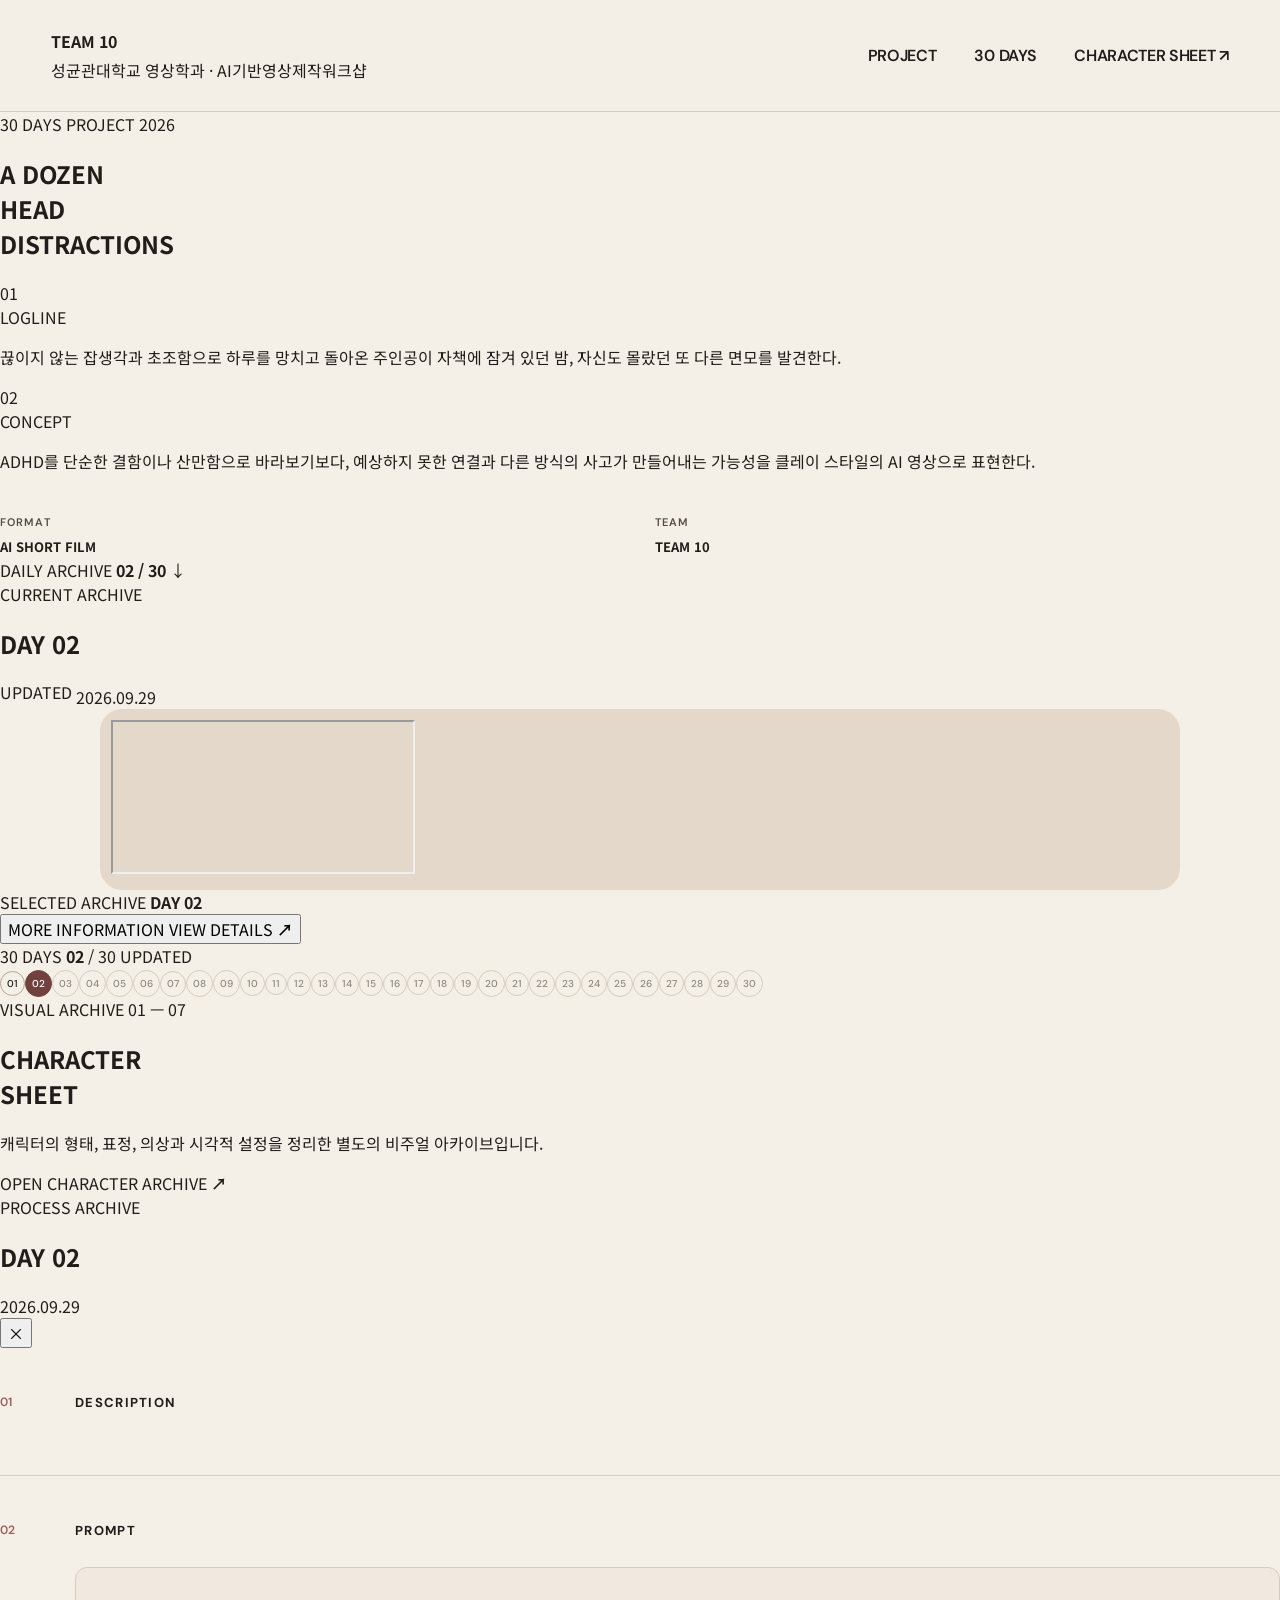
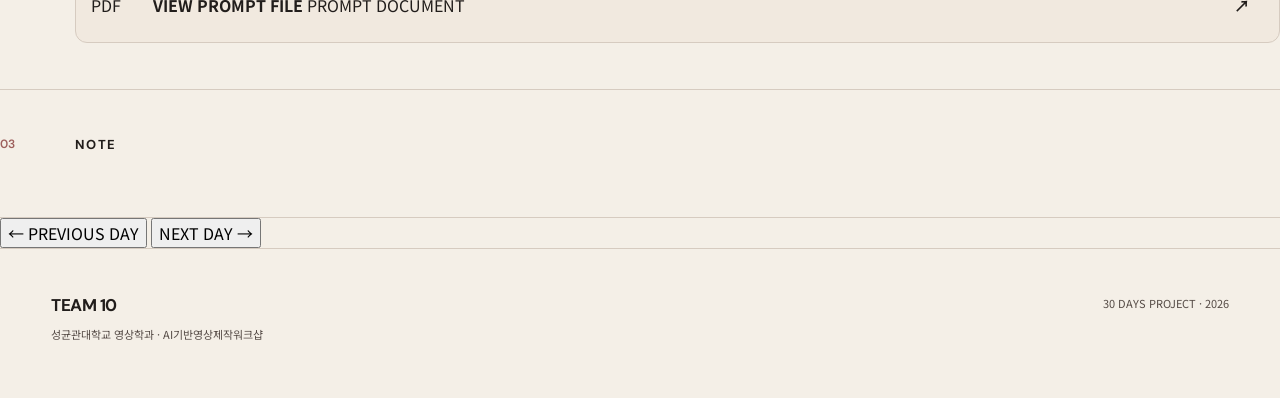
==== commit eafa9aa3: "Update index.html" ====
--- a/index.html
+++ b/index.html
@@ -1,12 +1,11 @@
 <!DOCTYPE html>
 <html lang="ko">
 <head>
-  <meta charset="UTF-8" />
-  <meta name="viewport" content="width=device-width, initial-scale=1.0" />
+  <meta charset="UTF-8">
+  <meta name="viewport" content="width=device-width, initial-scale=1.0">
 
   <title>TEAM 10 — 30 DAYS PROJECT</title>
 
-  <!-- Korean / English typography -->
   <link rel="preconnect" href="https://fonts.googleapis.com">
   <link rel="preconnect" href="https://fonts.gstatic.com" crossorigin>
 
@@ -15,28 +14,25 @@
     rel="stylesheet"
   >
 
-  <link rel="stylesheet" href="./style.css" />
+  <link rel="stylesheet" href="./style.css">
 </head>
 
 <body>
 
-  <!-- ======================================================
-       HEADER
-  ======================================================= -->
-
+  <div class="page-noise"></div>
+
+  <!-- HEADER -->
   <header class="site-header">
 
     <a href="./index.html" class="brand">
-      <span class="brand-title">TEAM 10</span>
-      <span class="brand-sub">
-        성균관대학교 영상학과 · AI기반영상제작워크샵
-      </span>
+      <strong>TEAM 10</strong>
+      <span>성균관대학교 영상학과 · AI기반영상제작워크샵</span>
     </a>
 
     <nav class="main-nav">
       <a href="#project">PROJECT</a>
       <a href="#archive">30 DAYS</a>
-      <a href="./character.html">CHARACTER SHEET ↗</a>
+      <a href="./character.html">CHARACTER SHEET <span>↗</span></a>
     </nav>
 
   </header>
@@ -44,38 +40,45 @@
 
   <main>
 
-    <!-- ======================================================
-         PROJECT INTRO
-    ======================================================= -->
-
-    <section class="project-intro" id="project">
-
-      <div class="intro-label">
-        30 DAYS PROJECT · 2026
-      </div>
-
-      <div class="intro-grid">
-
-        <div class="intro-title-wrap">
-
-          <h1 class="project-title">
+    <!-- ==================================================
+         PROJECT
+    =================================================== -->
+
+    <section class="project-section" id="project">
+
+      <div class="project-kicker">
+        <span>30 DAYS PROJECT</span>
+        <span class="kicker-line"></span>
+        <span>2026</span>
+      </div>
+
+
+      <div class="project-layout">
+
+        <!-- LEFT -->
+        <div class="project-title-area">
+
+          <h1>
             A DOZEN<br>
             HEAD<br>
             DISTRACTIONS
           </h1>
 
-          <span class="working-title">(가제)</span>
-
-        </div>
-
-
-        <div class="project-info">
-
-          <div class="info-block">
-            <span class="info-number">01</span>
+          <div class="clay-mark clay-mark-one"></div>
+          <div class="clay-mark clay-mark-two"></div>
+
+        </div>
+
+
+        <!-- RIGHT -->
+        <div class="project-copy">
+
+          <article class="project-copy-block">
+
+            <span class="copy-index">01</span>
 
             <div>
-              <span class="info-label">LOGLINE</span>
+              <span class="copy-title">LOGLINE</span>
 
               <p>
                 끊이지 않는 잡생각과 초조함으로 하루를 망치고 돌아온
@@ -83,14 +86,16 @@
                 면모를 발견한다.
               </p>
             </div>
-          </div>
-
-
-          <div class="info-block">
-            <span class="info-number">02</span>
+
+          </article>
+
+
+          <article class="project-copy-block">
+
+            <span class="copy-index">02</span>
 
             <div>
-              <span class="info-label">CONCEPT</span>
+              <span class="copy-title">CONCEPT</span>
 
               <p>
                 ADHD를 단순한 결함이나 산만함으로 바라보기보다,
@@ -98,7 +103,8 @@
                 가능성을 클레이 스타일의 AI 영상으로 표현한다.
               </p>
             </div>
-          </div>
+
+          </article>
 
 
           <div class="project-meta">
@@ -110,7 +116,7 @@
 
             <div>
               <span>TEAM</span>
-              <strong>이청하 · 최도준 · 이유민</strong>
+              <strong>TEAM 10</strong>
             </div>
 
           </div>
@@ -122,276 +128,284 @@
     </section>
 
 
-
-    <!-- ======================================================
+    <!-- TRANSITION -->
+
+    <div class="archive-transition">
+
+      <div class="transition-line"></div>
+
+      <div class="transition-center">
+        <span>DAILY ARCHIVE</span>
+        <strong id="transitionProgress">02 / 30</strong>
+        <span class="down-arrow">↓</span>
+      </div>
+
+      <div class="transition-line"></div>
+
+    </div>
+
+
+
+    <!-- ==================================================
          DAILY ARCHIVE
-    ======================================================= -->
-
-    <section class="archive" id="archive">
-
-      <div class="section-heading">
+    =================================================== -->
+
+    <section class="archive-section" id="archive">
+
+      <div class="archive-head">
 
         <div>
-          <span class="section-kicker">DAILY ARCHIVE</span>
-          <h2>30 DAYS</h2>
-        </div>
-
-        <div class="archive-progress">
-          <span id="completedCount">01</span>
-          <span class="progress-divider">/</span>
-          <span>30</span>
-        </div>
-
-      </div>
-
-
-      <!-- CURRENT DAY -->
-
-      <article class="day-feature">
-
-        <div class="day-topline">
-
-          <div class="day-heading">
-            <span class="day-number" id="dayNumber">DAY 01</span>
-
-            <span class="uploaded-badge" id="uploadedBadge">
-              <span class="badge-dot"></span>
-              UPDATED
+          <span class="archive-eyebrow">CURRENT ARCHIVE</span>
+          <h2 id="archiveDay">DAY 02</h2>
+        </div>
+
+        <div class="archive-status">
+
+          <span class="status-stamp" id="statusStamp">
+            <i></i>
+            UPDATED
+          </span>
+
+          <span id="archiveDate">
+            2026.09.29
+          </span>
+
+        </div>
+
+      </div>
+
+
+      <!-- VIDEO -->
+
+      <div class="video-stage">
+
+        <div class="video-decoration decoration-a"></div>
+        <div class="video-decoration decoration-b"></div>
+
+        <div class="video-shell">
+          <div id="videoContainer" class="video-container"></div>
+        </div>
+
+      </div>
+
+
+      <!-- VIDEO INFO -->
+
+      <div class="archive-info">
+
+        <div class="archive-info-left">
+
+          <span class="archive-small">
+            SELECTED ARCHIVE
+          </span>
+
+          <strong id="archiveTitle">
+            DAY 02
+          </strong>
+
+        </div>
+
+
+        <button
+          type="button"
+          class="view-details"
+          id="viewDetails"
+        >
+
+          <span class="details-label">
+            MORE INFORMATION
+          </span>
+
+          <span class="details-text">
+            VIEW DETAILS
+            <b>↗</b>
+          </span>
+
+        </button>
+
+      </div>
+
+
+
+      <!-- DAY SELECTOR -->
+
+      <div class="day-navigation">
+
+        <div class="day-navigation-head">
+
+          <span>30 DAYS</span>
+
+          <span>
+            <strong id="completedDays">02</strong>
+            / 30 UPDATED
+          </span>
+
+        </div>
+
+
+        <div class="day-grid" id="dayGrid"></div>
+
+      </div>
+
+    </section>
+
+
+
+    <!-- ==================================================
+         CHARACTER SHEET CTA
+    =================================================== -->
+
+    <section class="character-preview">
+
+      <a href="./character.html" class="character-preview-card">
+
+        <div class="character-preview-top">
+
+          <span>VISUAL ARCHIVE</span>
+
+          <span>01 — 07</span>
+
+        </div>
+
+
+        <div class="character-preview-content">
+
+          <div>
+            <h2>
+              CHARACTER<br>
+              SHEET
+            </h2>
+          </div>
+
+
+          <div class="character-preview-copy">
+
+            <p>
+              캐릭터의 형태, 표정, 의상과 시각적 설정을
+              정리한 별도의 비주얼 아카이브입니다.
+            </p>
+
+            <span class="open-character">
+              OPEN CHARACTER ARCHIVE
+              <b>↗</b>
             </span>
-          </div>
-
-          <time id="dayDate">
-            2026.09.28
-          </time>
-
-        </div>
-
-
-        <!-- VIDEO -->
-
-        <div class="video-shell" id="videoShell">
-
-          <div class="video-frame" id="videoContainer">
-
-            <div class="video-placeholder">
-              <span>DAY 01</span>
-              <p>VIDEO ARCHIVE</p>
-            </div>
-
-          </div>
-
-        </div>
-
-
-        <!-- DAY INFORMATION / DETAILS CTA -->
-
-        <div class="day-bottom">
-
-          <div class="day-summary">
-
-            <span class="day-summary-label">
-              TODAY'S ARCHIVE
-            </span>
-
-            <h3 id="dayTitle">
-              First Motion Test
-            </h3>
-
-          </div>
-
-
-          <button
-            class="details-button"
-            id="detailsButton"
-            type="button"
-          >
-            <span class="details-small">
-              PROCESS ARCHIVE
-            </span>
-
-            <span class="details-main">
-              VIEW DETAILS
-              <span class="details-arrow">↗</span>
-            </span>
-          </button>
-
-        </div>
-
-
-        <!-- DAY SELECTOR -->
-
-        <div class="day-selector-wrap">
-
-          <span class="selector-title">
-            SELECT DAY
-          </span>
-
-          <div class="day-selector" id="daySelector">
-          </div>
-
-        </div>
-
-      </article>
+
+          </div>
+
+        </div>
+
+      </a>
 
     </section>
 
-
-
-    <!-- ======================================================
-         CHARACTER CTA
-    ======================================================= -->
-
-    <section class="character-entry">
-
-      <a
-        href="./character.html"
-        class="character-card"
-      >
-
-        <div class="character-left">
-
-          <span class="character-index">
-            CHARACTER ARCHIVE
-          </span>
-
-          <h2>
-            CHARACTER<br>
-            SHEET
-          </h2>
-
-        </div>
-
-
-        <div class="character-right">
-
-          <p>
-            프로젝트의 캐릭터 디자인과 시각적 설정을
-            한곳에서 확인할 수 있습니다.
-          </p>
-
-          <span class="character-link">
-            OPEN ARCHIVE
-            <span>↗</span>
-          </span>
-
-        </div>
-
-      </a>
-
-    </section>
-
   </main>
 
 
 
-  <!-- ======================================================
-       DETAILS PANEL
-  ======================================================= -->
+  <!-- ==================================================
+       DETAIL OVERLAY
+  =================================================== -->
 
   <div
-    class="details-overlay"
-    id="detailsOverlay"
+    class="detail-overlay"
+    id="detailOverlay"
     aria-hidden="true"
   >
 
-    <div class="details-panel">
-
-      <div class="details-header">
+    <div class="detail-page">
+
+      <header class="detail-header">
 
         <div>
 
-          <span class="detail-day" id="detailDay">
-            DAY 01
-          </span>
-
-          <h2 id="detailTitle">
-            First Motion Test
+          <span class="detail-kicker">
+            PROCESS ARCHIVE
+          </span>
+
+          <h2 id="detailDay">
+            DAY 02
           </h2>
 
+          <span class="detail-date" id="detailDate">
+            2026.09.29
+          </span>
+
         </div>
 
 
         <button
-          class="close-button"
-          id="closeDetails"
           type="button"
-          aria-label="Close"
+          class="detail-close"
+          id="detailClose"
+          aria-label="close"
         >
           ×
         </button>
 
-      </div>
-
-
-
-      <div class="detail-content">
-
-
-        <!-- DESCRIPTION -->
+      </header>
+
+
+
+      <div class="detail-sections">
+
+        <!-- 01 -->
 
         <section class="detail-section">
 
-          <div class="detail-number">
-            01
-          </div>
-
-          <div class="detail-body">
+          <span class="detail-number">01</span>
+
+          <div class="detail-copy">
 
             <span class="detail-label">
               DESCRIPTION
             </span>
 
-            <p id="detailDescription">
-            </p>
+            <p id="detailDescription"></p>
 
           </div>
 
         </section>
 
 
-
-        <!-- PROMPT -->
+        <!-- 02 -->
 
         <section class="detail-section">
 
-          <div class="detail-number">
-            02
-          </div>
-
-          <div class="detail-body">
+          <span class="detail-number">02</span>
+
+          <div class="detail-copy">
 
             <span class="detail-label">
               PROMPT
             </span>
 
-            <p id="detailPrompt">
-            </p>
+            <p id="detailPrompt"></p>
 
 
             <a
-              href="./day1-prompt.pdf"
+              href="#"
               target="_blank"
               class="prompt-file"
               id="promptFile"
             >
 
-              <span class="file-icon">
+              <div class="pdf-mark">
                 PDF
-              </span>
-
-              <span class="file-info">
+              </div>
+
+              <div class="prompt-file-copy">
+
                 <strong>
                   VIEW PROMPT FILE
                 </strong>
 
-                <small>
-                  DAY 01 · PDF DOCUMENT
-                </small>
-              </span>
-
-              <span class="file-arrow">
-                ↗
-              </span>
+                <span id="promptFileName">
+                  PROMPT DOCUMENT
+                </span>
+
+              </div>
+
+              <b>↗</b>
 
             </a>
 
@@ -400,46 +414,39 @@
         </section>
 
 
-
-        <!-- NOTE -->
+        <!-- 03 -->
 
         <section class="detail-section">
 
-          <div class="detail-number">
-            03
-          </div>
-
-          <div class="detail-body">
+          <span class="detail-number">03</span>
+
+          <div class="detail-copy">
 
             <span class="detail-label">
               NOTE
             </span>
 
-            <p id="detailNote">
-            </p>
+            <p id="detailNote"></p>
 
           </div>
 
         </section>
 
-
-      </div>
-
-
-      <div class="detail-footer">
+      </div>
+
+
+      <div class="detail-navigation">
 
         <button
-          class="detail-prev"
-          id="detailPrev"
           type="button"
+          id="previousDay"
         >
           ← PREVIOUS DAY
         </button>
 
         <button
-          class="detail-next"
-          id="detailNext"
           type="button"
+          id="nextDay"
         >
           NEXT DAY →
         </button>
@@ -452,9 +459,7 @@
 
 
 
-  <!-- ======================================================
-       FOOTER
-  ======================================================= -->
+  <!-- FOOTER -->
 
   <footer class="site-footer">
 
@@ -465,9 +470,9 @@
       </span>
     </div>
 
-    <div class="footer-year">
+    <span>
       30 DAYS PROJECT · 2026
-    </div>
+    </span>
 
   </footer>
 
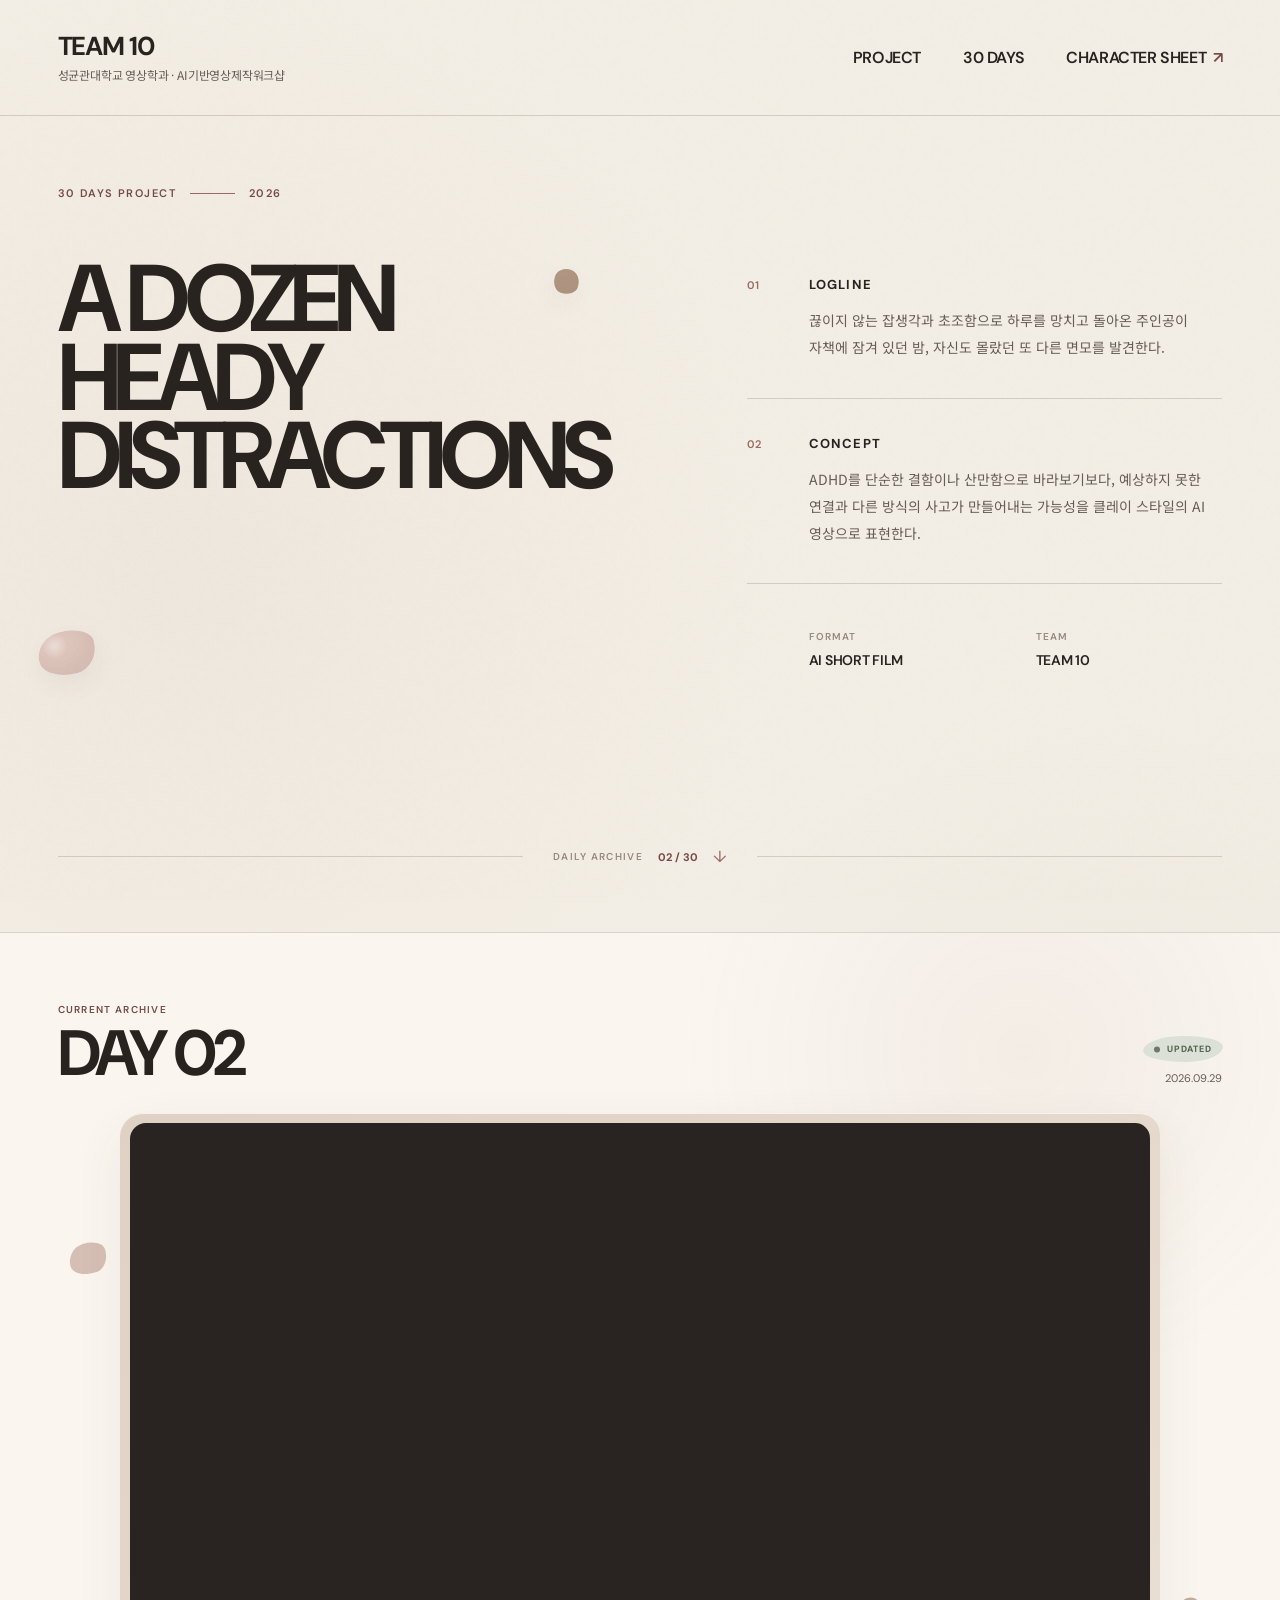
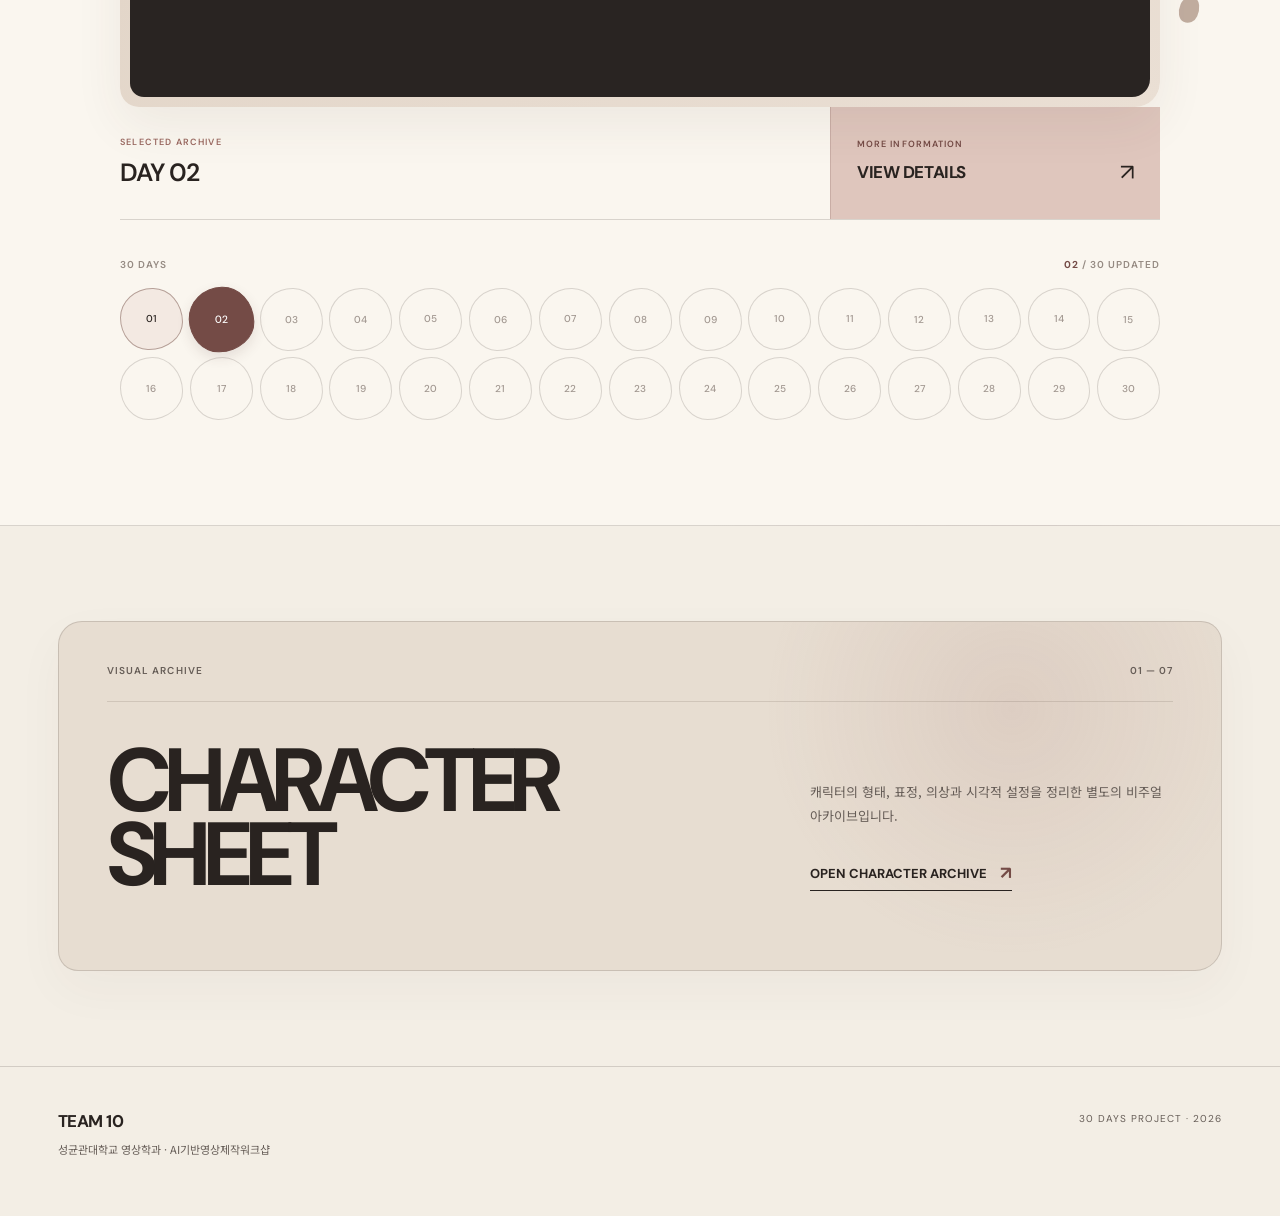
==== commit ee0e29d3: "Update index.html" ====
--- a/index.html
+++ b/index.html
@@ -60,7 +60,7 @@
 
           <h1>
             A DOZEN<br>
-            HEAD<br>
+            HEADY<br>
             DISTRACTIONS
           </h1>
 
--- a/style.css
+++ b/style.css
@@ -1,26 +1,24 @@
 /* =========================================================
-   ROOT
+   VARIABLES
 ========================================================= */
 
 :root {
-  --paper: #f4efe7;
-  --paper-light: #faf7f1;
-
-  --ink: #211d1b;
-  --ink-soft: #554b46;
-
-  --line: #d6cbc0;
-
-  --clay: #9d5f5c;
-  --clay-dark: #71413f;
-  --clay-light: #ead9d3;
-
-  --brown: #775b4d;
-  --cream: #e7d6be;
-
-  --green: #667363;
-
-  --radius: 22px;
+  --paper: #f3eee5;
+  --paper-light: #faf6ef;
+  --paper-dark: #e8ded1;
+
+  --ink: #292320;
+  --ink-soft: #665d57;
+  --ink-faint: #958a82;
+
+  --line: rgba(73, 60, 53, 0.19);
+
+  --clay: #9a6961;
+  --clay-dark: #744b46;
+  --clay-light: #dfc6bd;
+
+  --mud: #756358;
+  --sage: #6f7867;
 
   --font-en: "DM Sans", sans-serif;
   --font-ko: "Noto Sans KR", sans-serif;
@@ -41,10 +39,40 @@
 
 body {
   margin: 0;
-  background: var(--paper);
+
+  background:
+    radial-gradient(
+      circle at 15% 20%,
+      rgba(154, 105, 97, 0.055),
+      transparent 24%
+    ),
+    radial-gradient(
+      circle at 87% 43%,
+      rgba(117, 99, 88, 0.05),
+      transparent 26%
+    ),
+    var(--paper);
+
   color: var(--ink);
+
   font-family: var(--font-ko);
+
   -webkit-font-smoothing: antialiased;
+
+  overflow-x: hidden;
+}
+
+body.detail-open {
+  overflow: hidden;
+}
+
+button,
+input {
+  font: inherit;
+}
+
+button {
+  color: inherit;
 }
 
 a {
@@ -52,13 +80,30 @@
   text-decoration: none;
 }
 
-button {
-  font: inherit;
-}
-
 img {
   display: block;
-  width: 100%;
+  max-width: 100%;
+}
+
+
+/* =========================================================
+   SUBTLE MATERIAL TEXTURE
+========================================================= */
+
+.page-noise {
+  position: fixed;
+  inset: 0;
+
+  z-index: 9999;
+
+  pointer-events: none;
+
+  opacity: 0.24;
+
+  mix-blend-mode: multiply;
+
+  background-image:
+    url("data:image/svg+xml,%3Csvg viewBox='0 0 180 180' xmlns='http://www.w3.org/2000/svg'%3E%3Cfilter id='noise'%3E%3CfeTurbulence type='fractalNoise' baseFrequency='.72' numOctaves='4' stitchTiles='stitch'/%3E%3C/filter%3E%3Crect width='100%25' height='100%25' filter='url(%23noise)' opacity='.035'/%3E%3C/svg%3E");
 }
 
 
@@ -67,9 +112,9 @@
 ========================================================= */
 
 .site-header {
-  min-height: 112px;
-
-  padding: 25px 4vw;
+  min-height: 116px;
+
+  padding: 24px 4.5vw;
 
   display: flex;
   align-items: center;
@@ -77,54 +122,64 @@
 
   border-bottom: 1px solid var(--line);
 
-  background: rgba(244, 239, 231, 0.96);
-
-  position: sticky;
-  top: 0;
-  z-index: 50;
-
-  backdrop-filter: blur(10px);
+  position: relative;
+  z-index: 20;
 }
 
 
 .brand {
   display: flex;
   flex-direction: column;
-  gap: 5px;
-}
-
-
-.brand-title {
-  font-family: var(--font-en);
-  font-size: 25px;
+
+  gap: 7px;
+}
+
+
+.brand strong {
+  font-family: var(--font-en);
+
+  font-size: 26px;
   line-height: 1;
+
   font-weight: 700;
-  letter-spacing: -0.04em;
-}
-
-
-.brand-sub {
+
+  letter-spacing: -0.045em;
+}
+
+
+.brand span {
   font-size: 12px;
-  line-height: 1.6;
+
   color: var(--ink-soft);
+
+  letter-spacing: -0.015em;
 }
 
 
 .main-nav {
   display: flex;
   align-items: center;
-  gap: 38px;
+
+  gap: 42px;
 }
 
 
 .main-nav a {
-  font-family: var(--font-en);
+  position: relative;
+
+  font-family: var(--font-en);
+
   font-size: 16px;
   font-weight: 600;
 
-  letter-spacing: -0.02em;
-
-  position: relative;
+  letter-spacing: -0.025em;
+}
+
+
+.main-nav a span {
+  margin-left: 3px;
+
+  color: var(--clay-dark);
 }
 
 
@@ -134,7 +189,7 @@
   position: absolute;
 
   left: 0;
-  bottom: -6px;
+  bottom: -7px;
 
   width: 0;
   height: 2px;
@@ -154,164 +209,304 @@
    PROJECT
 ========================================================= */
 
-.project-intro {
-  padding: 70px 4vw 100px;
-}
-
-
-.intro-label {
-  font-family: var(--font-en);
-
-  font-size: 13px;
+.project-section {
+  min-height: 730px;
+
+  padding: 70px 4.5vw 110px;
+
+  position: relative;
+}
+
+
+.project-kicker {
+  display: flex;
+  align-items: center;
+
+  gap: 14px;
+
+  margin-bottom: 60px;
+
+  font-family: var(--font-en);
+
+  font-size: 11px;
   font-weight: 600;
 
-  letter-spacing: 0.12em;
-
-  margin-bottom: 45px;
+  letter-spacing: 0.13em;
 
   color: var(--clay-dark);
 }
 
 
-.intro-grid {
+.kicker-line {
+  width: 45px;
+  height: 1px;
+
+  background: var(--clay);
+}
+
+
+.project-layout {
   display: grid;
 
   grid-template-columns:
-    minmax(400px, 1.05fr)
-    minmax(350px, 0.95fr);
-
-  gap: 8vw;
-}
-
-
-.intro-title-wrap {
+    minmax(480px, 0.92fr)
+    minmax(440px, 0.78fr);
+
+  justify-content: space-between;
+
+  gap: 10vw;
+
+  max-width: 1500px;
+
+  margin: 0 auto;
+}
+
+
+.project-title-area {
   position: relative;
-}
-
-
-.project-title {
+
+  min-height: 430px;
+}
+
+
+.project-title-area h1 {
   margin: 0;
 
-  font-family: var(--font-en);
-
-  font-size: clamp(64px, 8.3vw, 138px);
-  line-height: 0.79;
+  position: relative;
+  z-index: 2;
+
+  font-family: var(--font-en);
+
+  font-size: clamp(72px, 7.4vw, 122px);
+  font-weight: 700;
+
+  line-height: 0.83;
 
   letter-spacing: -0.075em;
-
-  font-weight: 700;
-}
-
-
-.working-title {
-  display: inline-block;
-
-  margin-top: 28px;
-
-  padding: 7px 12px;
-
-  border: 1px solid var(--line);
-  border-radius: 999px;
+}
+
+
+/* CLAY-LIKE ABSTRACT MARKS */
+
+.clay-mark {
+  position: absolute;
+
+  pointer-events: none;
+
+  background:
+    radial-gradient(
+      circle at 32% 28%,
+      rgba(255,255,255,0.4),
+      transparent 25%
+    ),
+    var(--clay-light);
+
+  box-shadow:
+    inset -8px -10px 18px rgba(92, 60, 54, 0.08),
+    0 10px 25px rgba(80, 59, 51, 0.05);
+}
+
+
+.clay-mark-one {
+  width: 58px;
+  height: 44px;
+
+  left: -20px;
+  bottom: 15px;
+
+  border-radius:
+    46% 54% 42% 58% /
+    55% 38% 62% 45%;
+
+  transform: rotate(-14deg);
+}
+
+
+.clay-mark-two {
+  width: 25px;
+  height: 25px;
+
+  right: 7%;
+  top: 2%;
+
+  background: #b49a85;
+
+  border-radius:
+    54% 46% 58% 42% /
+    44% 58% 42% 56%;
+
+  transform: rotate(18deg);
+}
+
+
+.project-copy {
+  padding-top: 16px;
+
+  max-width: 570px;
+
+  margin-left: auto;
+}
+
+
+.project-copy-block {
+  display: grid;
+
+  grid-template-columns: 42px 1fr;
+
+  gap: 20px;
+
+  padding: 0 0 36px;
+
+  margin-bottom: 36px;
+
+  border-bottom: 1px solid var(--line);
+}
+
+
+.copy-index {
+  padding-top: 2px;
+
+  font-family: var(--font-en);
 
   font-size: 11px;
-
-  color: var(--ink-soft);
-}
-
-
-.project-info {
-  padding-top: 8px;
-}
-
-
-.info-block {
-  display: grid;
-
-  grid-template-columns: 42px 1fr;
-
-  gap: 20px;
-
-  padding: 0 0 35px;
-  margin-bottom: 35px;
-
-  border-bottom: 1px solid var(--line);
-}
-
-
-.info-number {
-  font-family: var(--font-en);
-
-  font-size: 12px;
   font-weight: 600;
 
   color: var(--clay);
 }
 
 
-.info-label {
+.copy-title {
   display: block;
+
+  margin-bottom: 14px;
 
   font-family: var(--font-en);
 
   font-size: 13px;
   font-weight: 700;
 
-  letter-spacing: 0.08em;
-
-  margin-bottom: 14px;
-}
-
-
-.info-block p {
+  letter-spacing: 0.09em;
+}
+
+
+.project-copy-block p {
   margin: 0;
 
-  max-width: 620px;
+  max-width: 500px;
 
   font-size: 14px;
+  line-height: 1.95;
+
   font-weight: 400;
 
-  line-height: 1.9;
+  color: var(--ink-soft);
 
   word-break: keep-all;
-
-  color: var(--ink-soft);
 }
 
 
 .project-meta {
   display: grid;
+
   grid-template-columns: 1fr 1fr;
 
+  gap: 40px;
+
+  padding-left: 62px;
+
+  margin-top: 46px;
+}
+
+
+.project-meta div {
+  display: flex;
+  flex-direction: column;
+
+  gap: 8px;
+}
+
+
+.project-meta span {
+  font-family: var(--font-en);
+
+  font-size: 10px;
+  font-weight: 600;
+
+  letter-spacing: 0.11em;
+
+  color: var(--ink-faint);
+}
+
+
+.project-meta strong {
+  font-family: var(--font-en);
+
+  font-size: 14px;
+  font-weight: 600;
+
+  letter-spacing: -0.02em;
+}
+
+
+/* =========================================================
+   ARCHIVE TRANSITION
+========================================================= */
+
+.archive-transition {
+  max-width: 1500px;
+
+  margin: 0 auto;
+
+  padding: 0 4.5vw 65px;
+
+  display: grid;
+
+  grid-template-columns: 1fr auto 1fr;
+
+  align-items: center;
+
   gap: 30px;
-
-  margin-top: 42px;
-}
-
-
-.project-meta div {
-  display: flex;
-  flex-direction: column;
-
-  gap: 8px;
-}
-
-
-.project-meta span {
-  font-family: var(--font-en);
-
+}
+
+
+.transition-line {
+  height: 1px;
+
+  background: var(--line);
+}
+
+
+.transition-center {
+  display: flex;
+  align-items: center;
+
+  gap: 15px;
+
+  font-family: var(--font-en);
+}
+
+
+.transition-center > span:first-child {
+  font-size: 10px;
+  font-weight: 600;
+
+  letter-spacing: 0.13em;
+
+  color: var(--ink-faint);
+}
+
+
+.transition-center strong {
   font-size: 11px;
-  font-weight: 600;
-
-  letter-spacing: 0.1em;
-
-  color: var(--ink-soft);
-}
-
-
-.project-meta strong {
-  font-size: 13px;
-
-  line-height: 1.6;
+
+  color: var(--clay-dark);
+}
+
+
+.down-arrow {
+  font-size: 16px;
+
+  color: var(--clay);
 }
 
 
@@ -319,154 +514,116 @@
    ARCHIVE
 ========================================================= */
 
-.archive {
-  background: var(--paper-light);
+.archive-section {
+  padding: 70px 4.5vw 105px;
 
   border-top: 1px solid var(--line);
   border-bottom: 1px solid var(--line);
 
-  padding: 75px 4vw 95px;
-}
-
-
-.section-heading {
+  background:
+    radial-gradient(
+      circle at 80% 10%,
+      rgba(154,105,97,0.07),
+      transparent 23%
+    ),
+    var(--paper-light);
+}
+
+
+.archive-head {
+  max-width: 1180px;
+
+  margin: 0 auto 28px;
+
   display: flex;
   justify-content: space-between;
   align-items: flex-end;
-
-  margin-bottom: 38px;
-}
-
-
-.section-kicker {
-  font-family: var(--font-en);
-
-  font-size: 12px;
+}
+
+
+.archive-eyebrow {
+  display: block;
+
+  margin-bottom: 8px;
+
+  font-family: var(--font-en);
+
+  font-size: 10px;
   font-weight: 600;
 
-  letter-spacing: 0.12em;
-
-  color: var(--clay);
-}
-
-
-.section-heading h2 {
-  margin: 7px 0 0;
-
-  font-family: var(--font-en);
-
-  font-size: clamp(42px, 5vw, 72px);
-  line-height: 1;
-
-  letter-spacing: -0.055em;
-}
-
-
-.archive-progress {
-  display: flex;
-  align-items: baseline;
-
-  gap: 7px;
-
-  font-family: var(--font-en);
-  font-size: 15px;
+  letter-spacing: 0.13em;
+
+  color: var(--clay-dark);
+}
+
+
+.archive-head h2 {
+  margin: 0;
+
+  font-family: var(--font-en);
+
+  font-size: clamp(42px, 5vw, 68px);
+
+  line-height: 0.95;
+
+  font-weight: 700;
+
+  letter-spacing: -0.06em;
+}
+
+
+.archive-status {
+  display: flex;
+  flex-direction: column;
+
+  align-items: flex-end;
+
+  gap: 9px;
+
+  font-family: var(--font-en);
+
+  font-size: 11px;
 
   color: var(--ink-soft);
 }
 
 
-.archive-progress span:first-child {
-  color: var(--clay-dark);
-  font-weight: 700;
-}
-
-
-.progress-divider {
-  color: var(--line);
-}
-
-
-/* =========================================================
-   DAY FEATURE
-========================================================= */
-
-.day-feature {
-  max-width: 1280px;
-
-  margin: 0 auto;
-}
-
-
-.day-topline {
-  display: flex;
-
-  justify-content: space-between;
-  align-items: center;
-
-  padding: 20px 0;
-
-  border-top: 1px solid var(--ink);
-}
-
-
-.day-heading {
-  display: flex;
-  align-items: center;
-
-  gap: 14px;
-}
-
-
-.day-number {
-  font-family: var(--font-en);
-
-  font-size: 22px;
-  font-weight: 700;
-
-  letter-spacing: -0.035em;
-}
-
-
-.day-topline time {
-  font-family: var(--font-en);
-
-  font-size: 12px;
-  font-weight: 500;
-
-  color: var(--ink-soft);
-}
-
-
-.uploaded-badge {
+.status-stamp {
   display: inline-flex;
   align-items: center;
 
-  gap: 6px;
-
-  padding: 6px 10px;
-
-  border-radius: 999px;
-
-  background: #e3e7df;
-
-  color: #4f5e4c;
+  gap: 7px;
+
+  padding: 7px 11px;
+
+  border-radius:
+    48% 52% 45% 55% /
+    55% 43% 57% 45%;
+
+  background: #dce1d7;
+
+  color: #53604f;
 
   font-family: var(--font-en);
 
   font-size: 9px;
   font-weight: 700;
 
-  letter-spacing: 0.08em;
-}
-
-
-.badge-dot {
-  width: 5px;
-  height: 5px;
+  letter-spacing: 0.09em;
+
+  transform: rotate(-1deg);
+}
+
+
+.status-stamp i {
+  width: 6px;
+  height: 6px;
+
+  display: block;
 
   border-radius: 50%;
 
-  background: var(--green);
+  background: var(--sage);
 }
 
 
@@ -474,43 +631,60 @@
    VIDEO
 ========================================================= */
 
+.video-stage {
+  max-width: 1180px;
+
+  margin: 0 auto;
+
+  position: relative;
+}
+
+
 .video-shell {
+  width: min(100%, 1040px);
+
+  margin: 0 auto;
+
+  padding: 10px;
+
+  position: relative;
+  z-index: 2;
+
+  border-radius: 23px 20px 25px 19px;
+
+  background:
+    linear-gradient(
+      145deg,
+      #dfd1c3,
+      #eadfd4
+    );
+
+  box-shadow:
+    0 18px 50px rgba(73, 53, 44, 0.07),
+    inset 0 1px rgba(255,255,255,0.7);
+}
+
+
+.video-container {
+  overflow: hidden;
+
   width: 100%;
 
-  max-width: 1080px;
-
-  margin: 0 auto;
-
-  padding: 11px;
-
-  background: #e4d8ca;
-
-  border-radius: var(--radius);
-}
-
-
-.video-frame {
-  position: relative;
-
-  overflow: hidden;
-
-  width: 100%;
   aspect-ratio: 16 / 9;
 
-  background: #292321;
-
-  border-radius: calc(var(--radius) - 7px);
-}
-
-
-.video-frame iframe,
-.video-frame video {
+  border-radius: 16px 15px 18px 14px;
+
+  background: #292422;
+}
+
+
+.video-container iframe {
+  display: block;
+
   width: 100%;
   height: 100%;
 
   border: 0;
-
-  display: block;
 }
 
 
@@ -521,119 +695,154 @@
   display: flex;
   flex-direction: column;
 
+  align-items: center;
   justify-content: center;
-  align-items: center;
-
-  gap: 8px;
-
-  color: #eee7de;
+
+  gap: 9px;
+
+  color: #eee6dd;
 }
 
 
 .video-placeholder span {
-  font-family: var(--font-en);
-
-  font-size: 11px;
-  font-weight: 600;
-
-  letter-spacing: 0.12em;
-
-  color: #bfa9a0;
-}
-
-
-.video-placeholder p {
-  margin: 0;
-
-  font-family: var(--font-en);
-
-  font-size: 22px;
-  font-weight: 600;
-
-  letter-spacing: -0.03em;
-}
-
-
-/* =========================================================
-   DAY BOTTOM
-========================================================= */
-
-.day-bottom {
-  max-width: 1080px;
-
-  margin: 0 auto;
-
-  display: grid;
-
-  grid-template-columns: 1fr 300px;
-
-  border-bottom: 1px solid var(--line);
-}
-
-
-.day-summary {
-  padding: 30px 0 32px;
-}
-
-
-.day-summary-label {
-  display: block;
-
   font-family: var(--font-en);
 
   font-size: 10px;
   font-weight: 600;
 
-  letter-spacing: 0.12em;
+  letter-spacing: 0.14em;
+
+  color: #baaaa1;
+}
+
+
+.video-placeholder strong {
+  font-family: var(--font-en);
+
+  font-size: 20px;
+
+  letter-spacing: -0.03em;
+}
+
+
+.video-decoration {
+  position: absolute;
+
+  z-index: 1;
+
+  opacity: 0.7;
+}
+
+
+.decoration-a {
+  width: 38px;
+  height: 31px;
+
+  left: 1%;
+  top: 22%;
+
+  background: #c6a99c;
+
+  border-radius:
+    48% 52% 41% 59% /
+    60% 38% 62% 40%;
+
+  transform: rotate(-17deg);
+}
+
+
+.decoration-b {
+  width: 20px;
+  height: 26px;
+
+  right: 2%;
+  bottom: 14%;
+
+  background: #a88e7d;
+
+  border-radius:
+    56% 44% 52% 48% /
+    42% 60% 40% 58%;
+
+  transform: rotate(23deg);
+}
+
+
+/* =========================================================
+   ARCHIVE INFO
+========================================================= */
+
+.archive-info {
+  width: min(100%, 1040px);
+
+  margin: 0 auto;
+
+  display: grid;
+
+  grid-template-columns: 1fr 330px;
+
+  border-bottom: 1px solid var(--line);
+}
+
+
+.archive-info-left {
+  padding: 29px 0 30px;
+}
+
+
+.archive-small {
+  display: block;
+
+  margin-bottom: 8px;
+
+  font-family: var(--font-en);
+
+  font-size: 9px;
+  font-weight: 600;
+
+  letter-spacing: 0.13em;
 
   color: var(--clay);
-
-  margin-bottom: 9px;
-}
-
-
-.day-summary h3 {
-  margin: 0;
-
-  font-family: var(--font-en);
-
-  font-size: 27px;
+}
+
+
+.archive-info-left strong {
+  font-family: var(--font-en);
+
+  font-size: 25px;
   font-weight: 600;
 
   letter-spacing: -0.04em;
 }
 
 
-.details-button {
+.view-details {
   border: 0;
-  border-left: 1px solid var(--line);
+  border-left: 1px solid rgba(116,75,70,0.2);
+
+  padding: 20px 26px;
 
   background: var(--clay-light);
 
-  color: var(--ink);
-
   cursor: pointer;
 
-  padding: 22px 25px;
-
   display: flex;
   flex-direction: column;
 
+  align-items: flex-start;
   justify-content: center;
-  align-items: flex-start;
 
   text-align: left;
 
   transition:
     background 0.25s ease,
-    color 0.25s ease;
-}
-
-
-.details-small {
-  display: block;
-
-  margin-bottom: 6px;
+    color 0.25s ease,
+    transform 0.25s ease;
+}
+
+
+.details-label {
+  margin-bottom: 7px;
 
   font-family: var(--font-en);
 
@@ -646,7 +855,7 @@
 }
 
 
-.details-main {
+.details-text {
   width: 100%;
 
   display: flex;
@@ -662,75 +871,85 @@
 }
 
 
-.details-arrow {
-  font-size: 21px;
+.details-text b {
+  font-size: 23px;
+  font-weight: 400;
 
   transition: transform 0.25s ease;
 }
 
 
-.details-button:hover {
+.view-details:hover {
   background: var(--clay-dark);
-  color: white;
-}
-
-
-.details-button:hover .details-small {
-  color: #eadad7;
-}
-
-
-.details-button:hover .details-arrow {
+
+  color: #fff;
+}
+
+
+.view-details:hover .details-label {
+  color: #e8d7d2;
+}
+
+
+.view-details:hover .details-text b {
   transform: translate(4px, -4px);
 }
 
 
 /* =========================================================
-   DAY SELECTOR
+   DAY NAVIGATION
 ========================================================= */
 
-.day-selector-wrap {
-  max-width: 1080px;
-
-  margin: 0 auto;
-
-  padding-top: 31px;
-}
-
-
-.selector-title {
-  display: block;
-
-  margin-bottom: 15px;
+.day-navigation {
+  width: min(100%, 1040px);
+
+  margin: 38px auto 0;
+}
+
+
+.day-navigation-head {
+  margin-bottom: 17px;
+
+  display: flex;
+  justify-content: space-between;
 
   font-family: var(--font-en);
 
   font-size: 10px;
   font-weight: 600;
 
-  letter-spacing: 0.12em;
-
-  color: var(--ink-soft);
-}
-
-
-.day-selector {
+  letter-spacing: 0.1em;
+
+  color: var(--ink-faint);
+}
+
+
+.day-navigation-head strong {
+  color: var(--clay-dark);
+}
+
+
+.day-grid {
   display: grid;
 
   grid-template-columns: repeat(15, 1fr);
 
-  gap: 5px;
+  gap: 7px;
 }
 
 
 .day-button {
   aspect-ratio: 1;
 
+  padding: 0;
+
   border: 1px solid var(--line);
 
+  border-radius:
+    52% 48% 55% 45% /
+    48% 55% 45% 52%;
+
   background: transparent;
-
-  border-radius: 50%;
 
   cursor: pointer;
 
@@ -739,22 +958,39 @@
   font-size: 10px;
   font-weight: 500;
 
-  color: #91877f;
-
-  transition: all 0.2s ease;
+  color: #a19790;
+
+  transition:
+    transform 0.2s ease,
+    background 0.2s ease,
+    border-color 0.2s ease,
+    color 0.2s ease;
+}
+
+
+.day-button:nth-child(3n) {
+  transform: rotate(1deg);
+}
+
+
+.day-button:nth-child(4n) {
+  transform: rotate(-1deg);
+}
+
+
+.day-button.available {
+  border-color: #b6a098;
+
+  color: var(--ink);
+
+  background: rgba(223,198,189,0.28);
 }
 
 
 .day-button:hover {
+  transform: translateY(-2px);
+
   border-color: var(--clay);
-  color: var(--clay-dark);
-}
-
-
-.day-button.available {
-  color: var(--ink);
-
-  border-color: #b8a59a;
 }
 
 
@@ -764,37 +1000,46 @@
   border-color: var(--clay-dark);
 
   color: white;
+
+  transform: rotate(-2deg) scale(1.04);
+
+  box-shadow: 0 5px 12px rgba(78,52,48,0.12);
 }
 
 
 /* =========================================================
-   CHARACTER ENTRY
+   CHARACTER PREVIEW
 ========================================================= */
 
-.character-entry {
-  padding: 90px 4vw;
-}
-
-
-.character-card {
+.character-preview {
+  padding: 95px 4.5vw;
+}
+
+
+.character-preview-card {
   max-width: 1280px;
+  min-height: 350px;
 
   margin: 0 auto;
 
-  min-height: 330px;
+  padding: 42px 48px 48px;
+
+  display: block;
 
   border: 1px solid var(--line);
-  border-radius: var(--radius);
-
-  padding: 48px;
-
-  display: grid;
-
-  grid-template-columns: 1fr 0.8fr;
-
-  gap: 50px;
-
-  background: #e9dfd3;
+
+  border-radius: 24px 21px 27px 20px;
+
+  background:
+    radial-gradient(
+      circle at 82% 25%,
+      rgba(154,105,97,0.13),
+      transparent 25%
+    ),
+    #e7ddd1;
+
+  box-shadow:
+    0 18px 50px rgba(76,57,47,0.04);
 
   transition:
     transform 0.3s ease,
@@ -802,42 +1047,60 @@
 }
 
 
-.character-card:hover {
+.character-preview-card:hover {
   transform: translateY(-4px);
 
   box-shadow:
-    0 18px 45px rgba(55, 40, 32, 0.08);
-}
-
-
-.character-index {
-  font-family: var(--font-en);
-
-  font-size: 11px;
+    0 24px 60px rgba(76,57,47,0.08);
+}
+
+
+.character-preview-top {
+  display: flex;
+  justify-content: space-between;
+
+  padding-bottom: 24px;
+
+  border-bottom: 1px solid rgba(76,60,52,0.15);
+
+  font-family: var(--font-en);
+
+  font-size: 10px;
   font-weight: 600;
 
-  letter-spacing: 0.12em;
-
-  color: var(--clay-dark);
-}
-
-
-.character-left h2 {
-  margin: 24px 0 0;
-
-  font-family: var(--font-en);
-
-  font-size: clamp(50px, 6vw, 90px);
-
-  line-height: 0.85;
-
-  letter-spacing: -0.065em;
-}
-
-
-.character-right {
-  display: flex;
-
+  letter-spacing: 0.11em;
+
+  color: var(--ink-soft);
+}
+
+
+.character-preview-content {
+  display: grid;
+
+  grid-template-columns: 1.15fr 0.65fr;
+
+  gap: 60px;
+
+  padding-top: 42px;
+}
+
+
+.character-preview h2 {
+  margin: 0;
+
+  font-family: var(--font-en);
+
+  font-size: clamp(58px, 7vw, 100px);
+  font-weight: 700;
+
+  line-height: 0.82;
+
+  letter-spacing: -0.07em;
+}
+
+
+.character-preview-copy {
+  display: flex;
   flex-direction: column;
 
   justify-content: flex-end;
@@ -845,12 +1108,12 @@
 }
 
 
-.character-right p {
-  max-width: 360px;
-
-  margin: 0 0 34px;
-
-  font-size: 14px;
+.character-preview-copy p {
+  max-width: 390px;
+
+  margin: 0 0 32px;
+
+  font-size: 13px;
   line-height: 1.9;
 
   color: var(--ink-soft);
@@ -859,154 +1122,178 @@
 }
 
 
-.character-link {
+.open-character {
   display: inline-flex;
-
-  gap: 12px;
-
   align-items: center;
 
+  gap: 13px;
+
   padding-bottom: 5px;
 
   border-bottom: 1px solid var(--ink);
 
   font-family: var(--font-en);
 
-  font-size: 14px;
+  font-size: 13px;
   font-weight: 700;
 }
 
 
+.open-character b {
+  color: var(--clay-dark);
+
+  font-size: 18px;
+}
+
+
 /* =========================================================
-   DETAILS OVERLAY
+   DETAIL OVERLAY
 ========================================================= */
 
-.details-overlay {
+.detail-overlay {
   position: fixed;
 
   inset: 0;
 
-  background: rgba(31, 27, 25, 0.58);
-
   z-index: 100;
 
   display: flex;
-
   justify-content: flex-end;
 
+  background: rgba(37,31,28,0.58);
+
+  backdrop-filter: blur(5px);
+
   opacity: 0;
-
   visibility: hidden;
 
   transition:
     opacity 0.3s ease,
     visibility 0.3s ease;
-
-  backdrop-filter: blur(4px);
-}
-
-
-.details-overlay.open {
+}
+
+
+.detail-overlay.open {
   opacity: 1;
   visibility: visible;
 }
 
 
-.details-panel {
-  width: min(760px, 92vw);
+.detail-page {
+  width: min(760px, 94vw);
   height: 100%;
 
   overflow-y: auto;
 
-  background: var(--paper-light);
+  background:
+    radial-gradient(
+      circle at 90% 10%,
+      rgba(154,105,97,0.08),
+      transparent 22%
+    ),
+    var(--paper-light);
 
   transform: translateX(100%);
 
-  transition: transform 0.4s cubic-bezier(.2,.8,.2,1);
-}
-
-
-.details-overlay.open .details-panel {
+  transition:
+    transform 0.42s cubic-bezier(.2,.8,.2,1);
+}
+
+
+.detail-overlay.open .detail-page {
   transform: translateX(0);
 }
 
 
-.details-header {
-  min-height: 185px;
+.detail-header {
+  min-height: 210px;
 
   padding: 45px;
 
   display: flex;
-
   justify-content: space-between;
   align-items: flex-start;
 
-  background: #e8ded2;
-
   border-bottom: 1px solid var(--line);
-}
-
-
-.detail-day {
+
+  background: #e8ddd1;
+}
+
+
+.detail-kicker {
   display: block;
 
-  margin-bottom: 10px;
-
+  margin-bottom: 13px;
+
+  font-family: var(--font-en);
+
+  font-size: 10px;
+  font-weight: 600;
+
+  letter-spacing: 0.13em;
+
+  color: var(--clay-dark);
+}
+
+
+.detail-header h2 {
+  margin: 0 0 10px;
+
+  font-family: var(--font-en);
+
+  font-size: 48px;
+  font-weight: 700;
+
+  line-height: 1;
+
+  letter-spacing: -0.055em;
+}
+
+
+.detail-date {
   font-family: var(--font-en);
 
   font-size: 11px;
-  font-weight: 700;
-
-  letter-spacing: 0.12em;
-
-  color: var(--clay-dark);
-}
-
-
-.details-header h2 {
-  margin: 0;
-
-  font-family: var(--font-en);
-
-  font-size: 38px;
-  line-height: 1.1;
-
-  letter-spacing: -0.05em;
-}
-
-
-.close-button {
-  width: 42px;
-  height: 42px;
+
+  color: var(--ink-soft);
+}
+
+
+.detail-close {
+  width: 43px;
+  height: 43px;
 
   border: 1px solid var(--line);
 
   border-radius: 50%;
 
-  background: transparent;
+  background: rgba(255,255,255,0.15);
 
   cursor: pointer;
 
   font-family: var(--font-en);
 
-  font-size: 27px;
+  font-size: 26px;
   line-height: 1;
 
-  transition: all 0.2s ease;
-}
-
-
-.close-button:hover {
+  transition:
+    background 0.2s ease,
+    color 0.2s ease;
+}
+
+
+.detail-close:hover {
   background: var(--ink);
+
   color: white;
 }
 
 
 /* =========================================================
-   DETAIL CONTENT
+   DETAIL SECTIONS
 ========================================================= */
 
-.detail-content {
+.detail-sections {
   padding: 0 45px;
 }
 
@@ -1016,18 +1303,20 @@
 
   grid-template-columns: 55px 1fr;
 
-  gap: 20px;
-
-  padding: 46px 0;
+  gap: 22px;
+
+  padding: 47px 0;
 
   border-bottom: 1px solid var(--line);
 }
 
 
 .detail-number {
-  font-family: var(--font-en);
-
-  font-size: 12px;
+  padding-top: 2px;
+
+  font-family: var(--font-en);
+
+  font-size: 11px;
   font-weight: 600;
 
   color: var(--clay);
@@ -1044,73 +1333,79 @@
   font-size: 13px;
   font-weight: 700;
 
-  letter-spacing: 0.1em;
-}
-
-
-.detail-body p {
+  letter-spacing: 0.09em;
+}
+
+
+.detail-copy p {
   margin: 0;
 
   max-width: 540px;
 
+  white-space: pre-line;
+
   font-size: 13px;
+  font-weight: 400;
+
   line-height: 1.95;
 
-  font-weight: 400;
-
   color: var(--ink-soft);
 
   word-break: keep-all;
-
-  white-space: pre-line;
 }
 
 
 /* =========================================================
-   PROMPT FILE
+   PDF
 ========================================================= */
 
 .prompt-file {
-  margin-top: 28px;
-
-  min-height: 76px;
-
-  padding: 15px;
+  margin-top: 27px;
+
+  min-height: 78px;
+
+  padding: 14px;
 
   display: grid;
 
-  grid-template-columns: 47px 1fr 30px;
+  grid-template-columns: 49px 1fr 30px;
+
+  gap: 15px;
 
   align-items: center;
 
-  gap: 15px;
-
   border: 1px solid var(--line);
-  border-radius: 12px;
-
-  background: #f1e9df;
+
+  border-radius: 13px;
+
+  background: #efe6dc;
 
   transition:
     background 0.2s ease,
-    border 0.2s ease;
+    border-color 0.2s ease,
+    transform 0.2s ease;
 }
 
 
 .prompt-file:hover {
   background: var(--clay-light);
-  border-color: #c6aaa2;
-}
-
-
-.file-icon {
-  width: 47px;
-  height: 47px;
-
-  display: flex;
+
+  border-color: #c5aaa2;
+
+  transform: translateY(-2px);
+}
+
+
+.pdf-mark {
+  width: 49px;
+  height: 49px;
+
+  display: flex;
+  align-items: center;
   justify-content: center;
-  align-items: center;
-
-  border-radius: 8px;
+
+  border-radius:
+    10px 8px 11px 9px;
 
   background: var(--clay-dark);
 
@@ -1121,11 +1416,11 @@
   font-size: 9px;
   font-weight: 700;
 
-  letter-spacing: 0.05em;
-}
-
-
-.file-info {
+  letter-spacing: 0.06em;
+}
+
+
+.prompt-file-copy {
   display: flex;
   flex-direction: column;
 
@@ -1133,7 +1428,7 @@
 }
 
 
-.file-info strong {
+.prompt-file-copy strong {
   font-family: var(--font-en);
 
   font-size: 12px;
@@ -1141,7 +1436,7 @@
 }
 
 
-.file-info small {
+.prompt-file-copy span {
   font-family: var(--font-en);
 
   font-size: 9px;
@@ -1152,26 +1447,27 @@
 }
 
 
-.file-arrow {
+.prompt-file > b {
   font-size: 20px;
+  font-weight: 400;
 }
 
 
 /* =========================================================
-   DETAIL FOOTER
+   DETAIL NAVIGATION
 ========================================================= */
 
-.detail-footer {
+.detail-navigation {
+  margin-top: 30px;
+
   display: grid;
 
   grid-template-columns: 1fr 1fr;
-
-  margin-top: 30px;
-}
-
-
-.detail-footer button {
-  min-height: 70px;
+}
+
+
+.detail-navigation button {
+  min-height: 72px;
 
   border: 0;
   border-top: 1px solid var(--line);
@@ -1185,17 +1481,24 @@
   font-size: 11px;
   font-weight: 600;
 
-  letter-spacing: 0.04em;
-}
-
-
-.detail-footer button + button {
+  letter-spacing: 0.03em;
+}
+
+
+.detail-navigation button + button {
   border-left: 1px solid var(--line);
 }
 
 
-.detail-footer button:hover {
+.detail-navigation button:hover:not(:disabled) {
   background: #e9dfd4;
+}
+
+
+.detail-navigation button:disabled {
+  opacity: 0.25;
+
+  cursor: default;
 }
 
 
@@ -1206,25 +1509,21 @@
 .site-footer {
   min-height: 150px;
 
-  padding: 45px 4vw;
-
-  border-top: 1px solid var(--line);
-
-  display: flex;
-
+  padding: 43px 4.5vw;
+
+  display: flex;
   align-items: flex-start;
   justify-content: space-between;
 
-  background: var(--paper);
-}
-
-
-.site-footer > div:first-child {
-  display: flex;
-
+  border-top: 1px solid var(--line);
+}
+
+
+.site-footer > div {
+  display: flex;
   flex-direction: column;
 
-  gap: 9px;
+  gap: 8px;
 }
 
 
@@ -1232,6 +1531,7 @@
   font-family: var(--font-en);
 
   font-size: 17px;
+  font-weight: 700;
 
   letter-spacing: -0.03em;
 }
@@ -1240,20 +1540,65 @@
 .site-footer span {
   font-size: 11px;
 
+  line-height: 1.7;
+
   color: var(--ink-soft);
-
-  line-height: 1.7;
-}
-
-
-.footer-year {
+}
+
+
+.site-footer > span {
   font-family: var(--font-en);
 
   font-size: 10px;
 
   letter-spacing: 0.1em;
-
-  color: var(--ink-soft);
+}
+
+
+/* =========================================================
+   TABLET
+========================================================= */
+
+@media (max-width: 950px) {
+
+  .project-layout {
+    grid-template-columns: 1fr;
+
+    gap: 70px;
+  }
+
+  .project-copy {
+    margin-left: 0;
+
+    max-width: 650px;
+  }
+
+  .project-title-area {
+    min-height: auto;
+  }
+
+  .project-title-area h1 {
+    font-size: clamp(68px, 13vw, 120px);
+  }
+
+  .project-meta {
+    padding-left: 62px;
+  }
+
+  .archive-info {
+    grid-template-columns: 1fr 290px;
+  }
+
+  .day-grid {
+    grid-template-columns: repeat(10, 1fr);
+  }
+
+  .character-preview-content {
+    grid-template-columns: 1fr;
+
+    gap: 45px;
+  }
+
 }
 
 
@@ -1261,121 +1606,146 @@
    MOBILE
 ========================================================= */
 
-@media (max-width: 850px) {
+@media (max-width: 650px) {
 
   .site-header {
-    padding: 20px 22px;
+    min-height: 88px;
+
+    padding: 18px 20px;
 
     align-items: flex-start;
   }
 
-  .brand-sub {
+  .brand strong {
+    font-size: 21px;
+  }
+
+  .brand span {
     display: none;
   }
 
   .main-nav {
-    gap: 15px;
+    gap: 14px;
   }
 
   .main-nav a {
-    font-size: 11px;
-  }
-
-  .intro-grid {
-    grid-template-columns: 1fr;
-
-    gap: 65px;
-  }
-
-  .project-title {
-    font-size: clamp(60px, 18vw, 110px);
-  }
-
-  .project-info {
-    max-width: 650px;
-  }
-
-  .project-meta {
-    grid-template-columns: 1fr;
-  }
-
-  .day-bottom {
-    grid-template-columns: 1fr;
-  }
-
-  .details-button {
-    min-height: 95px;
-
-    border-left: 0;
-    border-top: 1px solid var(--line);
-  }
-
-  .day-selector {
-    grid-template-columns: repeat(10, 1fr);
-  }
-
-  .character-card {
-    grid-template-columns: 1fr;
-
-    min-height: 430px;
-
-    padding: 35px;
-  }
-
-  .character-right {
-    justify-content: flex-start;
-  }
-
-}
-
-
-@media (max-width: 560px) {
-
-  .project-intro,
-  .archive,
-  .character-entry {
-    padding-left: 20px;
-    padding-right: 20px;
+    font-size: 10px;
   }
 
   .main-nav a:first-child {
     display: none;
   }
 
-  .project-title {
-    font-size: 17vw;
-  }
-
-  .section-heading h2 {
-    font-size: 45px;
-  }
-
-  .day-number {
-    font-size: 18px;
-  }
-
-  .day-selector {
+
+  .project-section {
+    min-height: auto;
+
+    padding: 55px 20px 80px;
+  }
+
+  .project-kicker {
+    margin-bottom: 40px;
+  }
+
+  .project-title-area h1 {
+    font-size: 16.5vw;
+  }
+
+  .project-copy-block {
+    grid-template-columns: 35px 1fr;
+  }
+
+  .project-meta {
+    padding-left: 0;
+
+    grid-template-columns: 1fr;
+
+    gap: 24px;
+  }
+
+
+  .archive-transition {
+    padding:
+      0 20px 50px;
+
+    gap: 15px;
+  }
+
+  .transition-center > span:first-child {
+    display: none;
+  }
+
+
+  .archive-section {
+    padding: 55px 20px 80px;
+  }
+
+  .archive-head {
+    align-items: flex-start;
+  }
+
+  .archive-head h2 {
+    font-size: 43px;
+  }
+
+  .archive-info {
+    grid-template-columns: 1fr;
+  }
+
+  .view-details {
+    min-height: 100px;
+
+    border-left: 0;
+    border-top: 1px solid rgba(116,75,70,0.2);
+  }
+
+  .day-grid {
     grid-template-columns: repeat(6, 1fr);
   }
 
-  .details-header {
-    padding: 32px 25px;
-  }
-
-  .detail-content {
+
+  .character-preview {
+    padding: 70px 20px;
+  }
+
+  .character-preview-card {
+    padding: 30px;
+
+    min-height: 420px;
+  }
+
+  .character-preview h2 {
+    font-size: 15vw;
+  }
+
+
+  .detail-header {
+    min-height: 180px;
+
+    padding: 30px 25px;
+  }
+
+  .detail-header h2 {
+    font-size: 39px;
+  }
+
+  .detail-sections {
     padding: 0 25px;
   }
 
   .detail-section {
     grid-template-columns: 38px 1fr;
-  }
+
+    gap: 12px;
+  }
+
 
   .site-footer {
     padding: 35px 20px;
 
     flex-direction: column;
 
-    gap: 30px;
-  }
-
-}
+    gap: 28px;
+  }
+
+}
